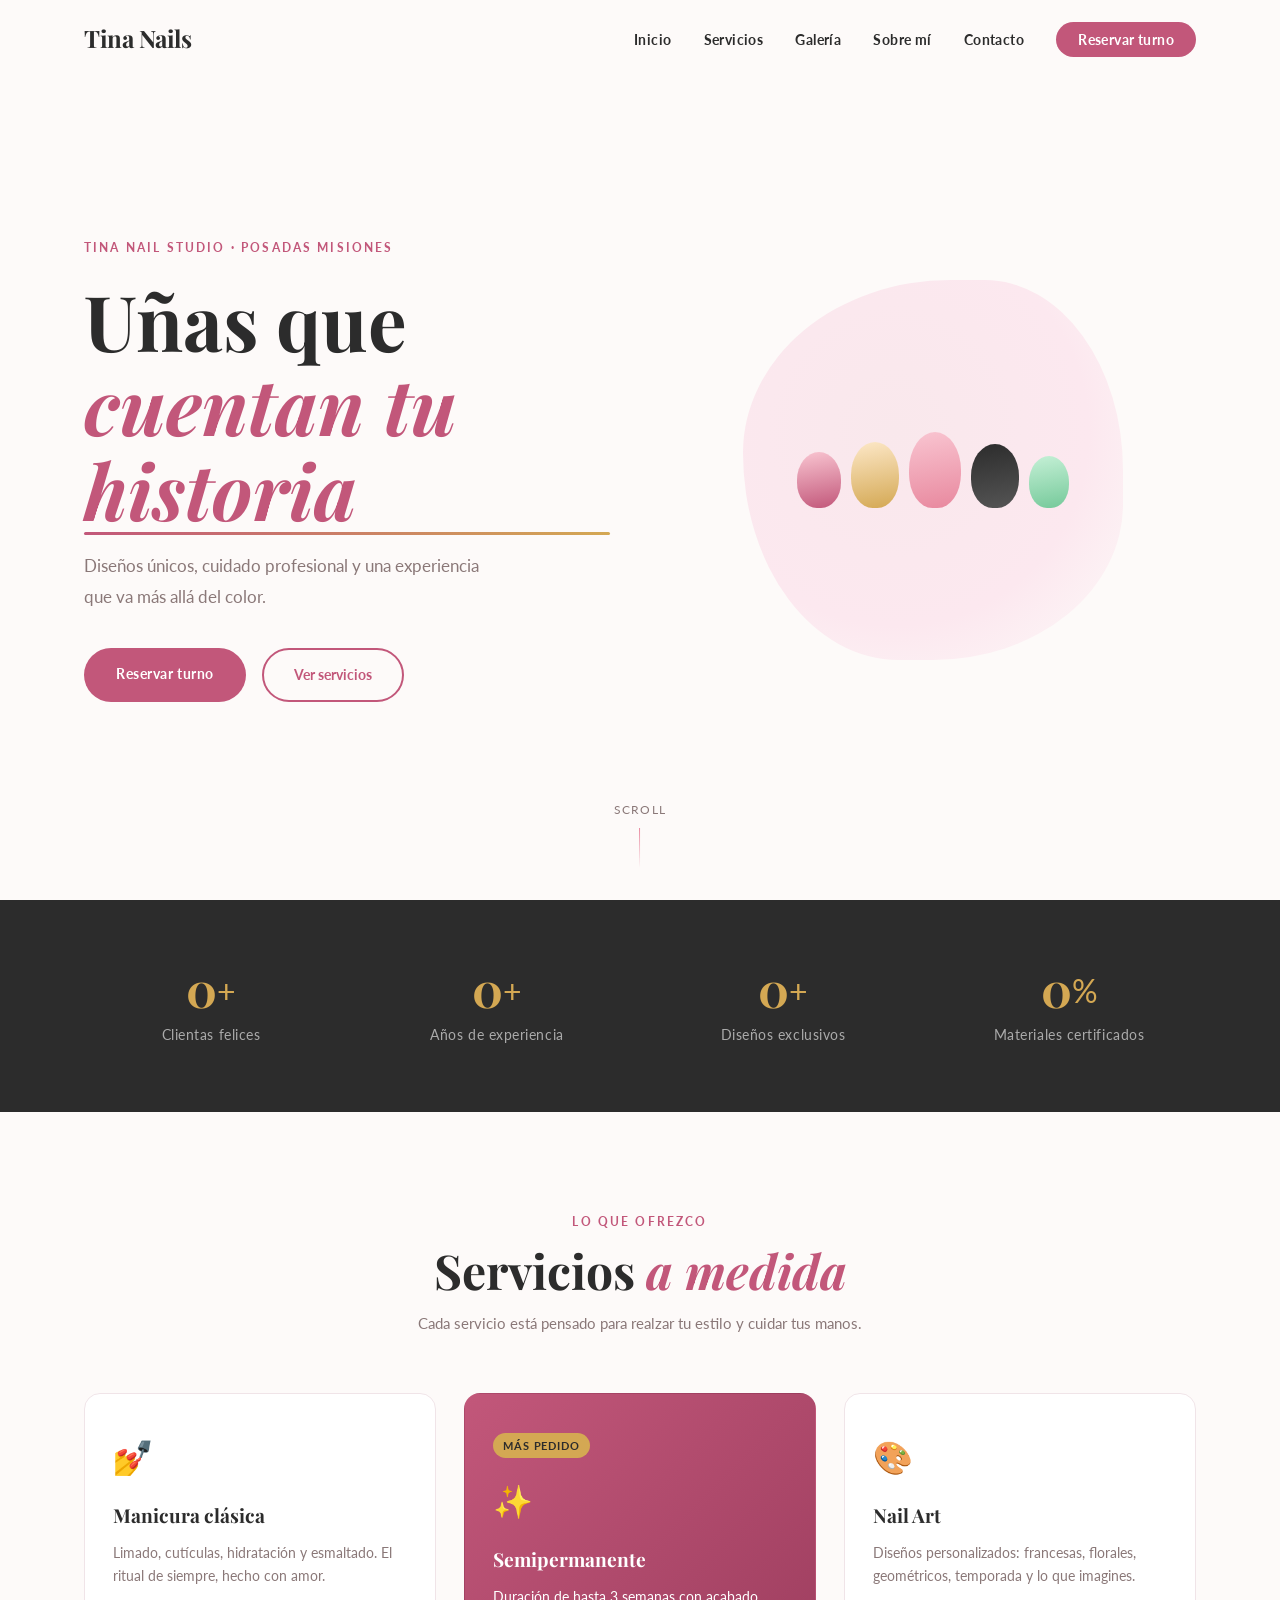
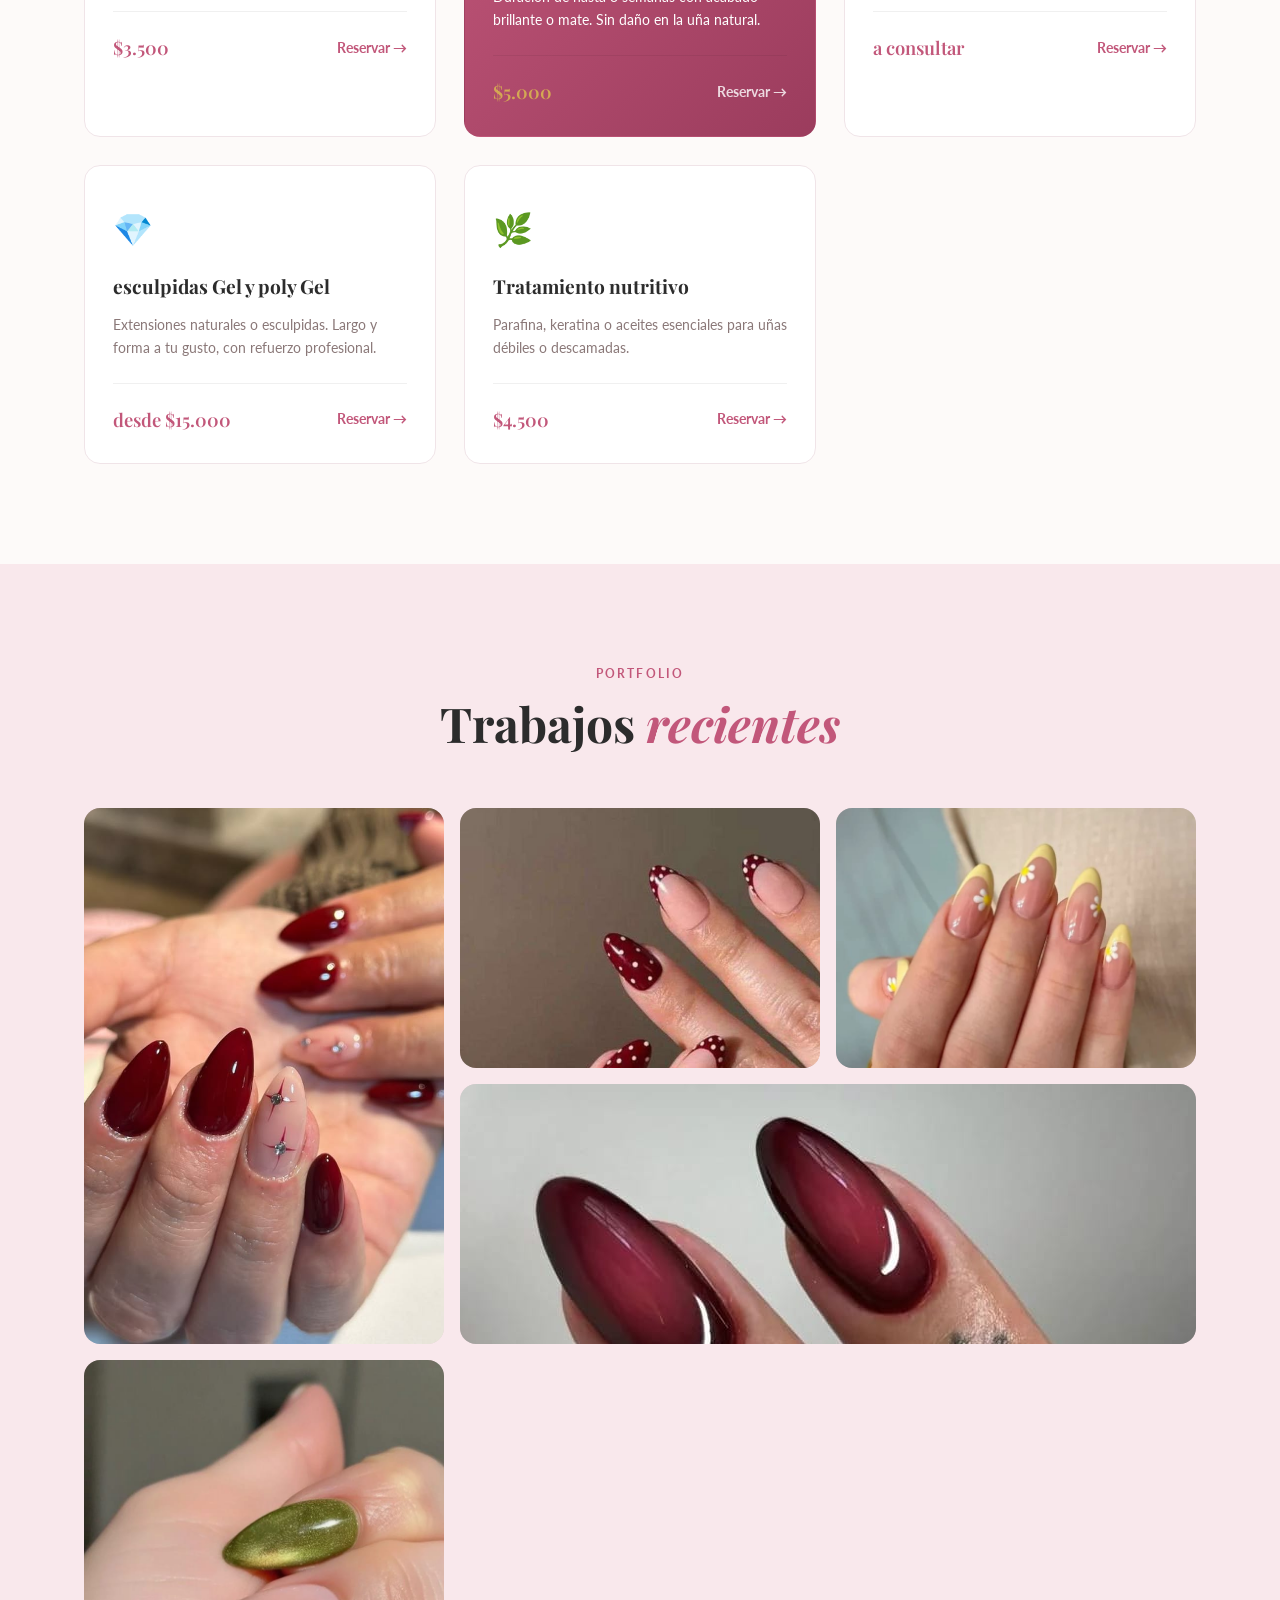
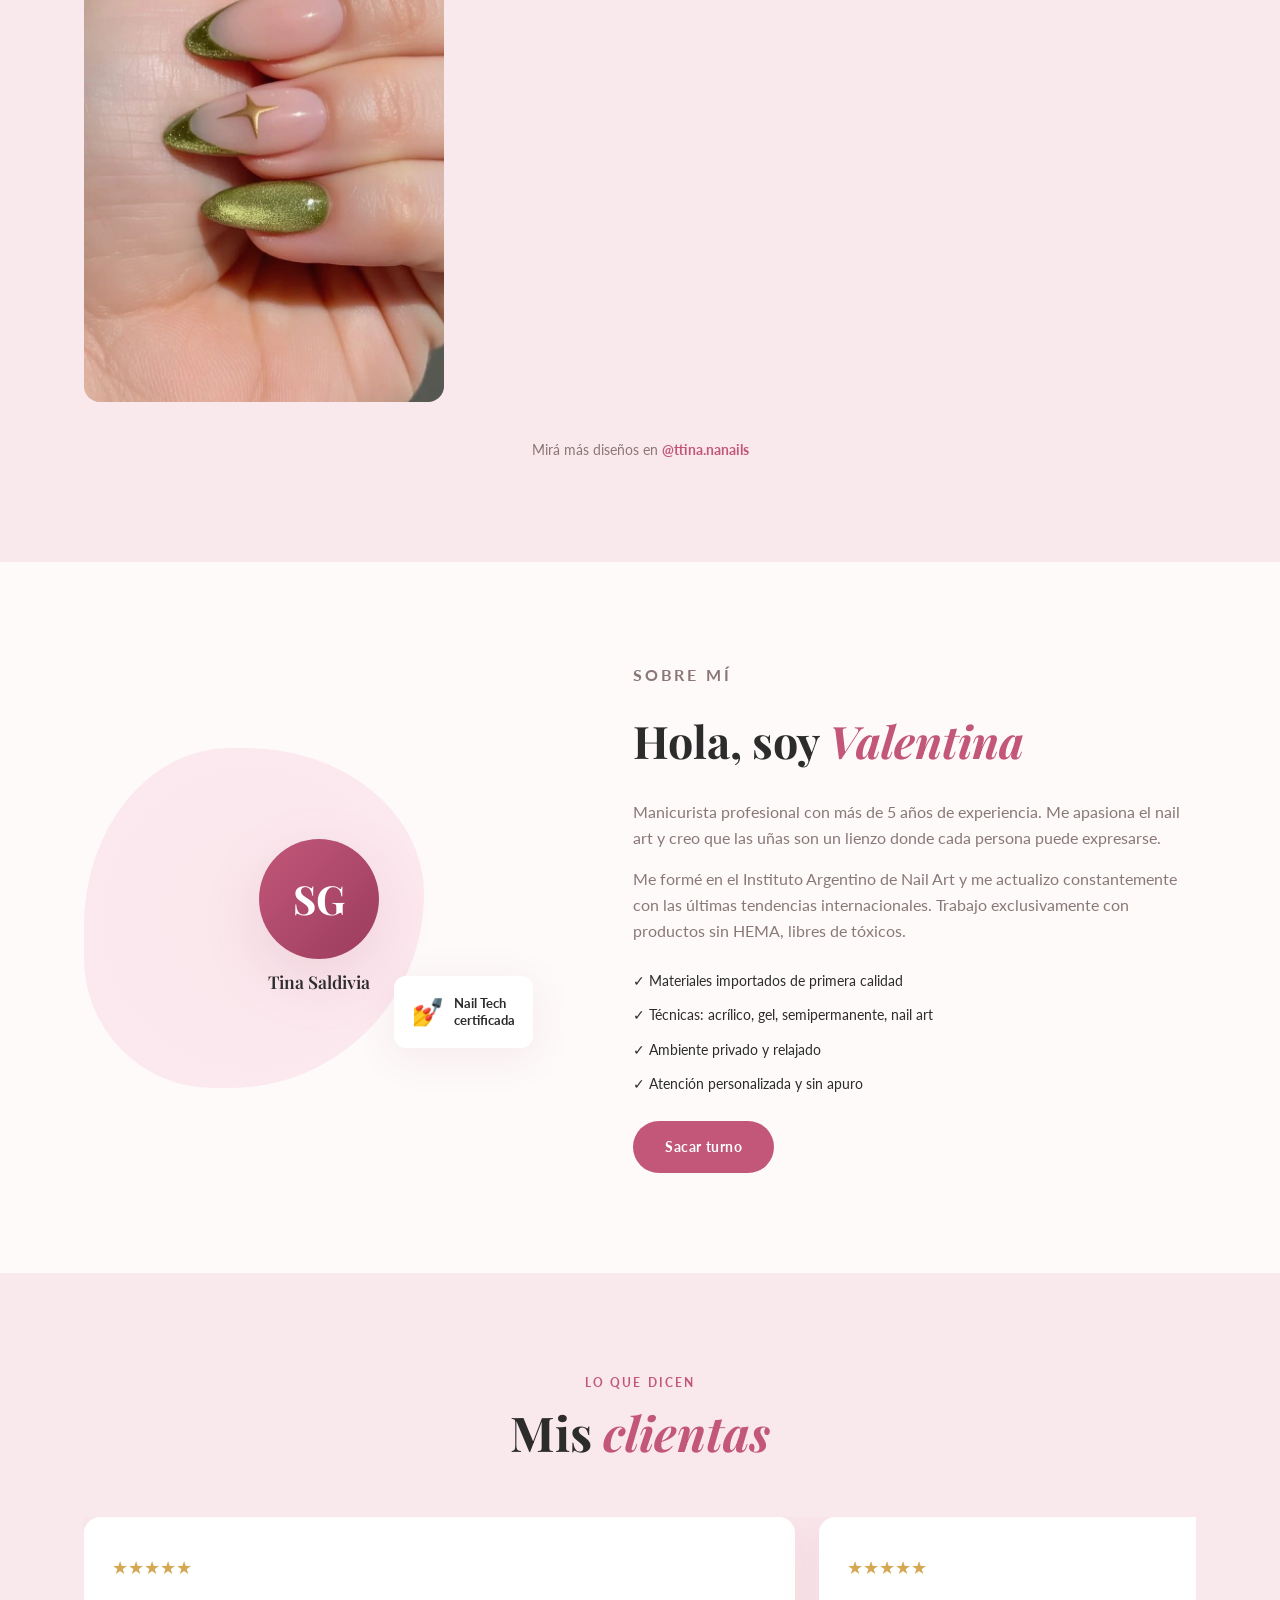
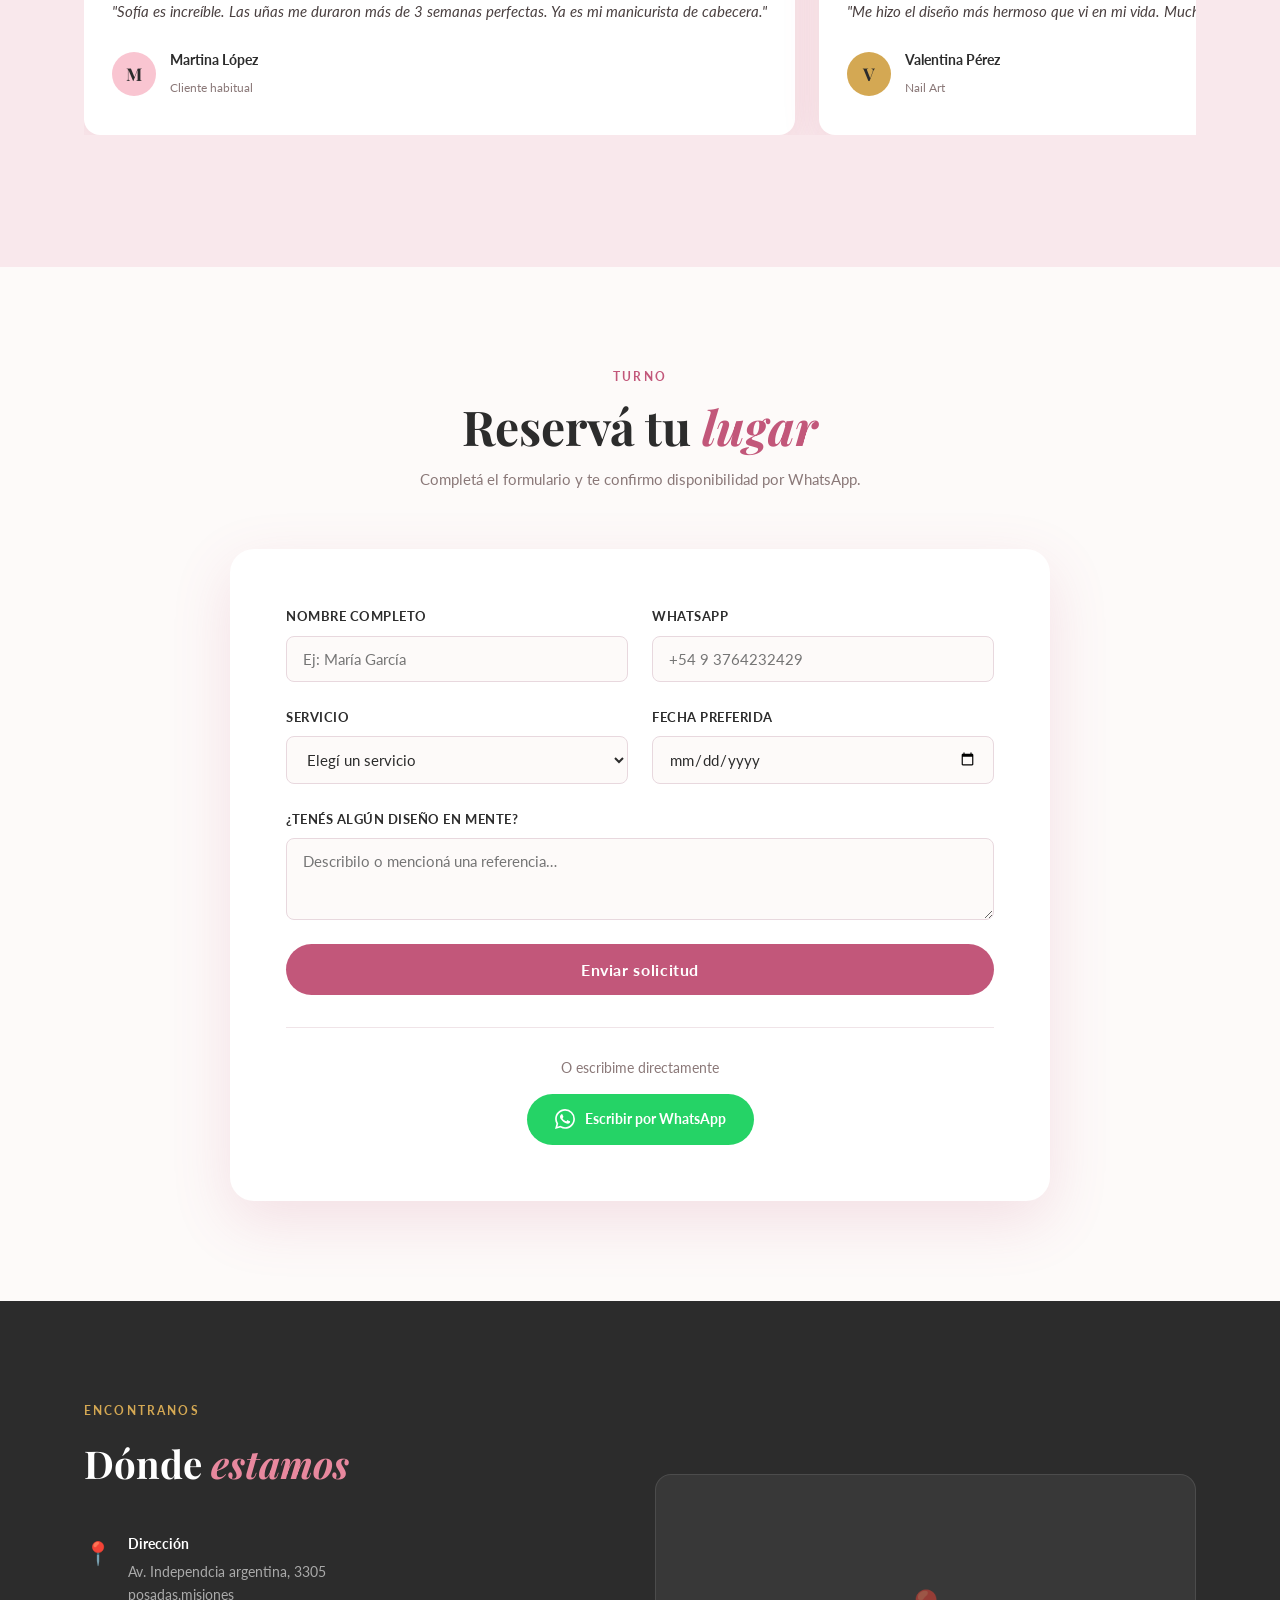
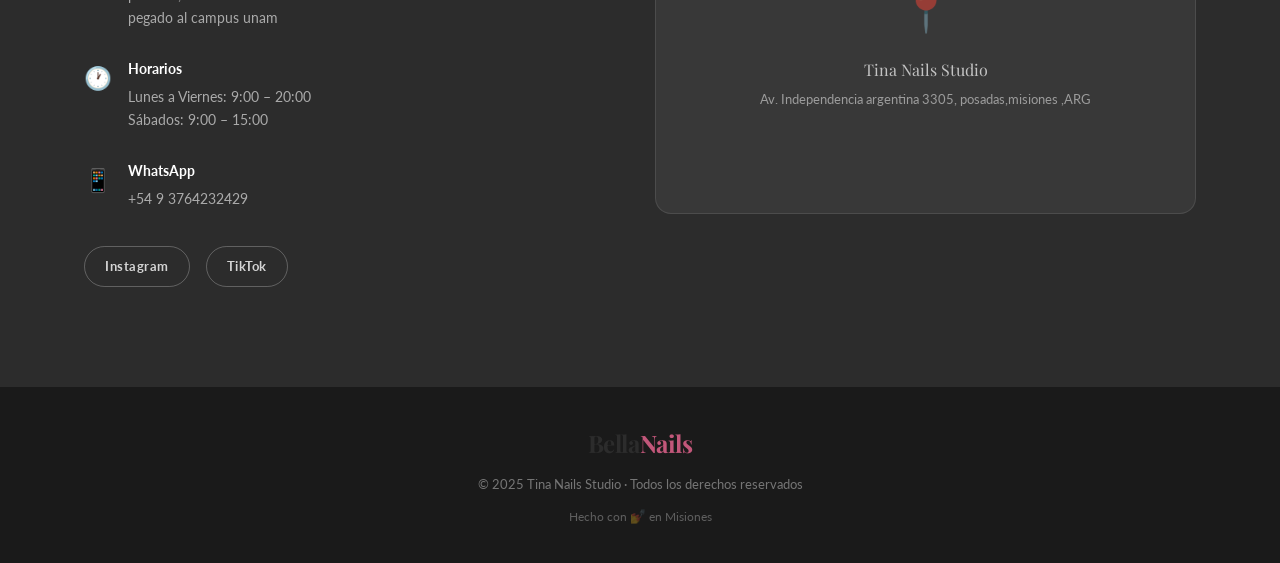
==== index.html @ f1021b70 "Add files via upload" ====
<!DOCTYPE html>
<html lang="es">
<head>
  <meta charset="UTF-8" />
  <meta name="viewport" content="width=device-width, initial-scale=1.0" />
  <title>Tina Nails | Manicura & Nail Art</title>
  <link rel="preconnect" href="https://fonts.googleapis.com" />
  <link rel="preconnect" href="https://fonts.gstatic.com" crossorigin />
  <link href="https://fonts.googleapis.com/css2?family=Playfair+Display:ital,wght@0,400;0,600;0,700;1,400&family=Lato:wght@300;400;700&display=swap" rel="stylesheet" />
  <link rel="stylesheet" href="style.css" />
</head>
<body>

  <!-- NAV -->
  <nav class="navbar" id="navbar">
    <div class="nav-inner">
      <a href="#inicio" class="nav-logo">Tina Nails</span></a>
      <button class="burger" id="burger" aria-label="Abrir menú">
        <span></span><span></span><span></span>
      </button>
      <ul class="nav-links" id="navLinks">
        <li><a href="#inicio">Inicio</a></li>
        <li><a href="#servicios">Servicios</a></li>
        <li><a href="#galeria">Galería</a></li>
        <li><a href="#sobre-mi">Sobre mí</a></li>
        <li><a href="#contacto">Contacto</a></li>
        <li><a href="#reservar" class="btn-nav">Reservar turno</a></li>
      </ul>
    </div>
  </nav>

  <!-- HERO -->
  <section class="hero" id="inicio">
    <div class="hero-content">
      <p class="hero-eyebrow">Tina Nail Studio · Posadas Misiones</p>
      <h1 class="hero-title">
        Uñas que<br/>
        <span class="hero-accent">cuentan tu historia</span>
      </h1>
      <p class="hero-sub">Diseños únicos, cuidado profesional y una experiencia que va más allá del color.</p>
      <div class="hero-cta">
        <a href="#reservar" class="btn-primary">Reservar turno</a>
        <a href="#servicios" class="btn-ghost">Ver servicios</a>
      </div>
    </div>
    <div class="hero-visual">
      <div class="hero-blob"></div>
      <div class="hero-img-wrap">
        <div class="nail-art-preview">
          <div class="nail n1"></div>
          <div class="nail n2"></div>
          <div class="nail n3"></div>
          <div class="nail n4"></div>
          <div class="nail n5"></div>
        </div>
      </div>
    </div>
    <div class="hero-scroll">
      <span>Scroll</span>
      <div class="scroll-line"></div>
    </div>
  </section>

  <!-- STATS -->
  <section class="stats">
    <div class="container stats-grid">
      <div class="stat-item">
        <span class="stat-num" data-target="500">0</span><span class="stat-plus">+</span>
        <p>Clientas felices</p>
      </div>
      <div class="stat-item">
        <span class="stat-num" data-target="5">0</span><span class="stat-plus">+</span>
        <p>Años de experiencia</p>
      </div>
      <div class="stat-item">
        <span class="stat-num" data-target="30">0</span><span class="stat-plus">+</span>
        <p>Diseños exclusivos</p>
      </div>
      <div class="stat-item">
        <span class="stat-num" data-target="100">0</span><span class="stat-pct">%</span>
        <p>Materiales certificados</p>
      </div>
    </div>
  </section>

  <!-- SERVICIOS -->
  <section class="servicios" id="servicios">
    <div class="container">
      <div class="section-header">
        <p class="eyebrow">Lo que ofrezco</p>
        <h2>Servicios <em>a medida</em></h2>
        <p class="section-sub">Cada servicio está pensado para realzar tu estilo y cuidar tus manos.</p>
      </div>
      <div class="servicios-grid">

        <div class="servicio-card">
          <div class="servicio-icon">💅</div>
          <h3>Manicura clásica</h3>
          <p>Limado, cutículas, hidratación y esmaltado. El ritual de siempre, hecho con amor.</p>
          <div class="servicio-footer">
            <span class="precio">$3.500</span>
            <a href="#reservar" class="btn-link">Reservar →</a>
          </div>
        </div>

        <div class="servicio-card featured">
          <div class="badge">Más pedido</div>
          <div class="servicio-icon">✨</div>
          <h3>Semipermanente</h3>
          <p>Duración de hasta 3 semanas con acabado brillante o mate. Sin daño en la uña natural.</p>
          <div class="servicio-footer">
            <span class="precio">$5.000</span>
            <a href="#reservar" class="btn-link">Reservar →</a>
          </div>
        </div>

        <div class="servicio-card">
          <div class="servicio-icon">🎨</div>
          <h3>Nail Art</h3>
          <p>Diseños personalizados: francesas, florales, geométricos, temporada y lo que imagines.</p>
          <div class="servicio-footer">
            <span class="precio">a consultar</span>
            <a href="#reservar" class="btn-link">Reservar →</a>
          </div>
        </div>

        <div class="servicio-card">
          <div class="servicio-icon">💎</div>
          <h3>esculpidas Gel y poly Gel</h3>
          <p>Extensiones naturales o esculpidas. Largo y forma a tu gusto, con refuerzo profesional.</p>
          <div class="servicio-footer">
            <span class="precio">desde $15.000</span>
            <a href="#reservar" class="btn-link">Reservar →</a>
          </div>
        </div>

        <div class="servicio-card">
          <div class="servicio-icon">🌿</div>
          <h3>Tratamiento nutritivo</h3>
          <p>Parafina, keratina o aceites esenciales para uñas débiles o descamadas.</p>
          <div class="servicio-footer">
            <span class="precio">$4.500</span>
            <a href="#reservar" class="btn-link">Reservar →</a>
          </div>
        </div>

      </div>
    </div>
  </section>

  <!-- GALERÍA -->
  <section class="galeria" id="galeria">
    <div class="container">
      <div class="section-header">
        <p class="eyebrow">Portfolio</p>
        <h2>Trabajos <em>recientes</em></h2>
      </div>
      <div class="galeria-grid">

        <div class="galeria-item gi-tall">
          <img src="img/foto1.jpg" alt="Soft Gel" />
          <div class="galeria-overlay"><span>Soft Gel</span></div>
        </div>

        <div class="galeria-item">
          <img src="img/foto2.jpg" alt="Capping en gel" />
          <div class="galeria-overlay"><span>Capping en gel</span></div>
        </div>

        <div class="galeria-item">
          <img src="img/foto3.jpg" alt="Esculpidas en poli gel" />
          <div class="galeria-overlay"><span>Esculpidas en poli gel</span></div>
        </div>

        <div class="galeria-item gi-wide">
          <img src="img/foto4.jpg" alt="Aura effect" />
          <div class="galeria-overlay"><span>Aura Effect</span></div>
        </div>

        <div class="galeria-item">
          <img src="img/foto5.jpg" alt="Dorado nails" />
          <div class="galeria-overlay"><span>Dorado Nails</span></div>
        </div>

      </div>
      <p class="galeria-note">
        Mirá más diseños en
        <a href="https://instagram.com/ttina.nanails?igsh=dDE1a2VkemU4ZWNw" target="_blank" rel="noopener">@ttina.nanails</a>
      </p>
    </div>
  </section>

  <!-- SOBRE MI -->
  <section class="sobre-mi" id="sobre-mi">
    <div class="container sobre-grid">
      <div class="sobre-visual">
        <div class="sobre-blob"></div>
        <div class="sobre-img-placeholder">
          <div class="initials">SG</div>
          <p>Tina Saldivia</p>
        </div>
        <div class="sobre-badge">
          <span>💅</span>
          <p>Nail Tech<br/>certificada</p>
        </div>
      </div>
      <div class="sobre-text">
        <p class="eyebrow">Sobre mí</p>
        <h2>Hola, soy <em>Valentina</em></h2>
        <p>Manicurista profesional con más de 5 años de experiencia. Me apasiona el nail art y creo que las uñas son un lienzo donde cada persona puede expresarse.</p>
        <p>Me formé en el Instituto Argentino de Nail Art y me actualizo constantemente con las últimas tendencias internacionales. Trabajo exclusivamente con productos sin HEMA, libres de tóxicos.</p>
        <ul class="sobre-lista">
          <li>✓ Materiales importados de primera calidad</li>
          <li>✓ Técnicas: acrílico, gel, semipermanente, nail art</li>
          <li>✓ Ambiente privado y relajado</li>
          <li>✓ Atención personalizada y sin apuro</li>
        </ul>
        <a href="#reservar" class="btn-primary">Sacar turno</a>
      </div>
    </div>
  </section>

  <!-- TESTIMONIOS -->
  <section class="testimonios">
    <div class="container">
      <div class="section-header">
        <p class="eyebrow">Lo que dicen</p>
        <h2>Mis <em>clientas</em></h2>
      </div>
      <div class="testimonios-slider" id="slider">
        <div class="testimonio-track" id="track">
          <div class="testimonio-card">
            <div class="stars">★★★★★</div>
            <p>"Sofía es increíble. Las uñas me duraron más de 3 semanas perfectas. Ya es mi manicurista de cabecera."</p>
            <div class="testimonio-autor">
              <div class="avatar" style="background:#F9C5D1;">M</div>
              <div>
                <strong>Martina López</strong>
                <span>Cliente habitual</span>
              </div>
            </div>
          </div>
          <div class="testimonio-card">
            <div class="stars">★★★★★</div>
            <p>"Me hizo el diseño más hermoso que vi en mi vida. Mucha paciencia y atención al detalle. ¡100% recomendada!"</p>
            <div class="testimonio-autor">
              <div class="avatar" style="background:#D4A853;">V</div>
              <div>
                <strong>Valentina Pérez</strong>
                <span>Nail Art</span>
              </div>
            </div>
          </div>
          <div class="testimonio-card">
            <div class="stars">★★★★★</div>
            <p>"Fui por primera vez nerviosa porque tengo uñas muy débiles y Sofía me explicó todo. Quedé re conforme."</p>
            <div class="testimonio-autor">
              <div class="avatar" style="background:#a8d8ea;">C</div>
              <div>
                <strong>Camila Ruiz</strong>
                <span>Tratamiento nutritivo</span>
              </div>
            </div>
          </div>
          <div class="testimonio-card">
            <div class="stars">★★★★★</div>
            <p>"El lugar es súper cómodo, la música hermosa y las uñas quedaron perfectas. Mágica experiencia."</p>
            <div class="testimonio-autor">
              <div class="avatar" style="background:#C2577A; color:#fff;">L</div>
              <div>
                <strong>Luciana Torres</strong>
                <span>Semipermanente</span>
              </div>
            </div>
          </div>
        </div>
      </div>
      <div class="slider-dots" id="dots"></div>
    </div>
  </section>

  <!-- RESERVAR -->
  <section class="reservar" id="reservar">
    <div class="container">
      <div class="section-header">
        <p class="eyebrow">Turno</p>
        <h2>Reservá tu <em>lugar</em></h2>
        <p class="section-sub">Completá el formulario y te confirmo disponibilidad por WhatsApp.</p>
      </div>
      <div class="form-card">
        <div class="form-grid">
          <div class="form-group">
            <label for="nombre">Nombre completo</label>
            <input type="text" id="nombre" placeholder="Ej: María García" />
          </div>
          <div class="form-group">
            <label for="tel">WhatsApp</label>
            <input type="tel" id="tel" placeholder="+54 9 3764232429" />
          </div>
          <div class="form-group">
            <label for="servicio">Servicio</label>
            <select id="servicio">
              <option value="">Elegí un servicio</option>
              <option>Manicura clásica</option>
              <option>Semipermanente</option>
              <option>Nail Art</option>
              <option>Acrílico & Gel</option>
              <option>Tratamiento nutritivo</option>
              <option>Pedicura completa</option>
            </select>
          </div>
          <div class="form-group">
            <label for="fecha">Fecha preferida</label>
            <input type="date" id="fecha" />
          </div>
          <div class="form-group form-full">
            <label for="mensaje">¿Tenés algún diseño en mente?</label>
            <textarea id="mensaje" rows="3" placeholder="Describilo o mencioná una referencia…"></textarea>
          </div>
          <div class="form-full">
            <button class="btn-primary btn-send" id="btnEnviar">Enviar solicitud</button>
          </div>
        </div>
        <div class="form-whatsapp">
          <p>O escribime directamente</p>
          <a href="https://wa.me/5493764232429" target="_blank" rel="noopener" class="btn-whatsapp">
            <svg viewBox="0 0 24 24" fill="currentColor" width="20"><path d="M17.472 14.382c-.297-.149-1.758-.867-2.03-.967-.273-.099-.471-.148-.67.15-.197.297-.767.966-.94 1.164-.173.199-.347.223-.644.075-.297-.15-1.255-.463-2.39-1.475-.883-.788-1.48-1.761-1.653-2.059-.173-.297-.018-.458.13-.606.134-.133.298-.347.446-.52.149-.174.198-.298.298-.497.099-.198.05-.371-.025-.52-.075-.149-.669-1.612-.916-2.207-.242-.579-.487-.5-.669-.51a12.8 12.8 0 0 0-.57-.01c-.198 0-.52.074-.792.372-.272.297-1.04 1.016-1.04 2.479 0 1.462 1.065 2.875 1.213 3.074.149.198 2.096 3.2 5.077 4.487.709.306 1.262.489 1.694.625.712.227 1.36.195 1.871.118.571-.085 1.758-.719 2.006-1.413.248-.694.248-1.289.173-1.413-.074-.124-.272-.198-.57-.347m-5.421 7.403h-.004a9.87 9.87 0 0 1-5.031-1.378l-.361-.214-3.741.982.998-3.648-.235-.374a9.86 9.86 0 0 1-1.51-5.26c.001-5.45 4.436-9.884 9.888-9.884 2.64 0 5.122 1.03 6.988 2.898a9.825 9.825 0 0 1 2.893 6.994c-.003 5.45-4.437 9.884-9.885 9.884m8.413-18.297A11.815 11.815 0 0 0 12.05 0C5.495 0 .16 5.335.157 11.892c0 2.096.547 4.142 1.588 5.945L.057 24l6.305-1.654a11.882 11.882 0 0 0 5.683 1.448h.005c6.554 0 11.89-5.335 11.893-11.893a11.821 11.821 0 0 0-3.48-8.413Z"/></svg>
            Escribir por WhatsApp
          </a>
        </div>
      </div>
    </div>
  </section>

  <!-- CONTACTO -->
  <section class="contacto" id="contacto">
    <div class="container contacto-grid">
      <div class="contacto-info">
        <p class="eyebrow">Encontranos</p>
        <h2>Dónde <em>estamos</em></h2>
        <div class="info-item">
          <span class="info-icon">📍</span>
          <div>
            <strong>Dirección</strong>
            <p>Av. Independcia argentina, 3305 <br/>posadas,misiones
            <br/>pegado al campus unam</p>
          </div>
        </div>
        <div class="info-item">
          <span class="info-icon">🕐</span>
          <div>
            <strong>Horarios</strong>
            <p>Lunes a Viernes: 9:00 – 20:00<br/>Sábados: 9:00 – 15:00</p>
          </div>
        </div>
        <div class="info-item">
          <span class="info-icon">📱</span>
          <div>
            <strong>WhatsApp</strong>
            <p>+54 9 3764232429</p>
          </div>
        </div>
        <div class="redes">
          <a href="https://instagram.com/ttina.nanails?igsh=dDE1a2VkemU4ZWNw" target="_blank" rel="noopener" class="red-link">Instagram</a>
          <a href="https://vt.tiktok.com/ZSCrrnAye/" target="_blank" rel="noopener" class="red-link">TikTok</a>
        </div>
      </div>
      <div class="mapa-placeholder">
        <div class="mapa-inner">
          <span>📍</span>
          <p>Tina Nails Studio</p>
          <small>Av. Independencia argentina 3305, posadas,misiones ,ARG</small>
        </div>
      </div>
    </div>
  </section>

  <!-- FOOTER -->
  <footer class="footer">
    <div class="container footer-inner">
      <a href="#inicio" class="nav-logo">Bella<span>Nails</span></a>
      <p>© 2025 Tina Nails Studio · Todos los derechos reservados</p>
      <p class="footer-love">Hecho con 💅 en Misiones</p>
    </div>
  </footer>

  <!-- TOAST -->
  <div class="toast" id="toast"></div>

  <script src="script.js"></script>
</body>
</html>
---- style.css ----
/* ==============================
   BELLA NAILS — style.css
   ============================== */

/* ---------- TOKENS ---------- */
:root {
  --rose-pale:   #F9E8EC;
  --rose-deep:   #C2577A;
  --rose-mid:    #E8889E;
  --gold:        #D4A853;
  --charcoal:    #2C2C2C;
  --off-white:   #FDFAF9;
  --text-body:   #4A4040;
  --text-light:  #8A7878;
  --radius:      16px;
  --radius-sm:   8px;
  --shadow:      0 8px 40px rgba(194,87,122,.10);
  --shadow-lg:   0 20px 60px rgba(194,87,122,.16);
  --transition:  .3s cubic-bezier(.4,0,.2,1);
}

/* ---------- RESET ---------- */
*, *::before, *::after { box-sizing: border-box; margin: 0; padding: 0; }
html { scroll-behavior: smooth; }
body {
  font-family: 'Lato', sans-serif;
  background: var(--off-white);
  color: var(--text-body);
  line-height: 1.7;
  overflow-x: hidden;
}
img { display: block; max-width: 100%; }
a { text-decoration: none; color: inherit; }
ul { list-style: none; }
input, select, textarea, button { font-family: inherit; }

/* ---------- UTILITIES ---------- */
.container {
  max-width: 1160px;
  margin: 0 auto;
  padding: 0 24px;
}
.eyebrow {
  font-size: .75rem;
  font-weight: 700;
  letter-spacing: .18em;
  text-transform: uppercase;
  color: var(--rose-deep);
  margin-bottom: 10px;
}
.section-header { text-align: center; margin-bottom: 56px; }
.section-header h2 { font-family: 'Playfair Display', serif; font-size: clamp(2rem,4vw,3rem); color: var(--charcoal); line-height: 1.2; }
.section-header h2 em { font-style: italic; color: var(--rose-deep); }
.section-sub { color: var(--text-light); max-width: 480px; margin: 12px auto 0; font-size: .95rem; }

/* ---------- BUTTONS ---------- */
.btn-primary {
  display: inline-block;
  background: var(--rose-deep);
  color: #fff;
  padding: 14px 32px;
  border-radius: 50px;
  font-weight: 700;
  font-size: .9rem;
  letter-spacing: .04em;
  transition: var(--transition);
  border: none;
  cursor: pointer;
}
.btn-primary:hover { background: #a8405f; transform: translateY(-2px); box-shadow: var(--shadow); }
.btn-ghost {
  display: inline-block;
  border: 2px solid var(--rose-deep);
  color: var(--rose-deep);
  padding: 13px 30px;
  border-radius: 50px;
  font-weight: 700;
  font-size: .9rem;
  transition: var(--transition);
}
.btn-ghost:hover { background: var(--rose-deep); color: #fff; }
.btn-link { color: var(--rose-deep); font-weight: 700; font-size: .85rem; transition: var(--transition); }
.btn-link:hover { color: var(--gold); }
.btn-nav {
  background: var(--rose-deep);
  color: #fff !important;
  padding: 9px 22px;
  border-radius: 50px;
  font-weight: 700;
  font-size: .85rem;
  transition: var(--transition);
}
.btn-nav:hover { background: #a8405f; }

/* ============================
   NAVBAR
   ============================ */
.navbar {
  position: fixed;
  top: 0; left: 0; right: 0;
  z-index: 1000;
  padding: 18px 0;
  transition: var(--transition);
}
.navbar.scrolled {
  background: rgba(253,250,249,.95);
  backdrop-filter: blur(12px);
  box-shadow: 0 2px 20px rgba(194,87,122,.08);
  padding: 12px 0;
}
.nav-inner {
  max-width: 1160px;
  margin: 0 auto;
  padding: 0 24px;
  display: flex;
  align-items: center;
  justify-content: space-between;
}
.nav-logo {
  font-family: 'Playfair Display', serif;
  font-size: 1.5rem;
  font-weight: 700;
  color: var(--charcoal);
  letter-spacing: -.02em;
}
.nav-logo span { color: var(--rose-deep); }
.nav-links {
  display: flex;
  align-items: center;
  gap: 32px;
}
.nav-links a {
  font-size: .88rem;
  font-weight: 700;
  color: var(--charcoal);
  letter-spacing: .03em;
  transition: color var(--transition);
}
.nav-links a:hover { color: var(--rose-deep); }
.burger {
  display: none;
  flex-direction: column;
  gap: 5px;
  background: none;
  border: none;
  cursor: pointer;
  padding: 6px;
}
.burger span {
  display: block;
  width: 24px; height: 2px;
  background: var(--charcoal);
  border-radius: 2px;
  transition: var(--transition);
}

/* ============================
   HERO
   ============================ */
.hero {
  min-height: 100vh;
  display: flex;
  align-items: center;
  padding: 120px 24px 80px;
  max-width: 1160px;
  margin: 0 auto;
  position: relative;
  gap: 60px;
}
.hero-content { flex: 1; }
.hero-eyebrow {
  font-size: .75rem;
  font-weight: 700;
  letter-spacing: .18em;
  text-transform: uppercase;
  color: var(--rose-deep);
  margin-bottom: 20px;
}
.hero-title {
  font-family: 'Playfair Display', serif;
  font-size: clamp(2.8rem, 6vw, 5rem);
  line-height: 1.1;
  color: var(--charcoal);
  margin-bottom: 20px;
}
.hero-accent {
  color: var(--rose-deep);
  font-style: italic;
  position: relative;
  display: inline-block;
}
.hero-accent::after {
  content: '';
  position: absolute;
  left: 0; bottom: -4px;
  width: 100%; height: 3px;
  background: linear-gradient(90deg, var(--rose-deep), var(--gold));
  border-radius: 2px;
  transform: scaleX(0);
  transform-origin: left;
  animation: underline-in 1s .6s forwards;
}
@keyframes underline-in { to { transform: scaleX(1); } }
.hero-sub {
  color: var(--text-light);
  font-size: 1.05rem;
  max-width: 420px;
  margin-bottom: 36px;
  line-height: 1.8;
}
.hero-cta { display: flex; gap: 16px; flex-wrap: wrap; }
.hero-visual {
  flex: 1;
  display: flex;
  justify-content: center;
  align-items: center;
  position: relative;
}
.hero-blob {
  width: 380px; height: 380px;
  background: radial-gradient(circle at 40% 40%, var(--rose-pale), #fce8ef 60%, transparent);
  border-radius: 60% 40% 55% 45% / 50% 55% 45% 60%;
  animation: blob-drift 8s ease-in-out infinite alternate;
}
@keyframes blob-drift {
  to { border-radius: 45% 55% 40% 60% / 60% 45% 55% 40%; }
}
.hero-img-wrap {
  position: absolute;
  display: flex;
  justify-content: center;
  align-items: center;
}
.nail-art-preview {
  display: flex;
  gap: 10px;
  align-items: flex-end;
}
.nail {
  border-radius: 50% 50% 45% 45%;
  animation: nail-grow 1.2s ease both;
}
.nail.n1 { width: 44px; height: 56px; background: linear-gradient(170deg,#f9c5d1,#C2577A); animation-delay: .1s; }
.nail.n2 { width: 48px; height: 66px; background: linear-gradient(170deg,#fde8c8,#D4A853); animation-delay: .2s; }
.nail.n3 { width: 52px; height: 76px; background: linear-gradient(170deg,#f9c5d1,#e8889e); animation-delay: .3s; }
.nail.n4 { width: 48px; height: 64px; background: linear-gradient(170deg,#2C2C2C,#555); animation-delay: .4s; }
.nail.n5 { width: 40px; height: 52px; background: linear-gradient(170deg,#c5f0d6,#75c99a); animation-delay: .5s; }
@keyframes nail-grow {
  from { transform: scaleY(0); opacity: 0; }
  to   { transform: scaleY(1); opacity: 1; }
}
.hero-scroll {
  position: absolute;
  bottom: 32px; left: 50%;
  transform: translateX(-50%);
  display: flex;
  flex-direction: column;
  align-items: center;
  gap: 8px;
  color: var(--text-light);
  font-size: .72rem;
  letter-spacing: .1em;
  text-transform: uppercase;
}
.scroll-line {
  width: 1px; height: 40px;
  background: linear-gradient(var(--rose-mid), transparent);
  animation: scroll-bounce 2s ease-in-out infinite;
}
@keyframes scroll-bounce { 0%,100% { opacity:1; height:40px; } 50% { opacity:.4; height:20px; } }

/* ============================
   STATS
   ============================ */
.stats {
  background: var(--charcoal);
  padding: 64px 0;
}
.stats-grid {
  display: grid;
  grid-template-columns: repeat(4, 1fr);
  gap: 32px;
  text-align: center;
}
.stat-item { color: #fff; }
.stat-num {
  font-family: 'Playfair Display', serif;
  font-size: 3rem;
  font-weight: 700;
  color: var(--gold);
  line-height: 1;
}
.stat-plus, .stat-pct { font-size: 2rem; color: var(--gold); vertical-align: top; margin-top: 6px; }
.stat-item p { color: rgba(255,255,255,.6); font-size: .85rem; margin-top: 6px; letter-spacing: .04em; }

/* ============================
   SERVICIOS
   ============================ */
.servicios { padding: 100px 0; }
.servicios-grid {
  display: grid;
  grid-template-columns: repeat(3, 1fr);
  gap: 28px;
}
.servicio-card {
  background: #fff;
  border-radius: var(--radius);
  padding: 36px 28px 28px;
  border: 1.5px solid #f0e4e8;
  transition: var(--transition);
  position: relative;
  overflow: hidden;
}
.servicio-card::before {
  content: '';
  position: absolute;
  top: 0; left: 0; right: 0;
  height: 3px;
  background: linear-gradient(90deg, var(--rose-deep), var(--gold));
  transform: scaleX(0);
  transform-origin: left;
  transition: var(--transition);
}
.servicio-card:hover { transform: translateY(-6px); box-shadow: var(--shadow-lg); border-color: transparent; }
.servicio-card:hover::before { transform: scaleX(1); }
.servicio-card.featured {
  background: linear-gradient(135deg, var(--rose-deep), #9b3c5d);
  color: #fff;
  border-color: transparent;
}
.servicio-card.featured h3, .servicio-card.featured p { color: #fff; }
.servicio-card.featured .precio { color: var(--gold); }
.servicio-card.featured .btn-link { color: rgba(255,255,255,.8); }
.servicio-card.featured .btn-link:hover { color: #fff; }
.badge {
  display: inline-block;
  background: var(--gold);
  color: var(--charcoal);
  font-size: .7rem;
  font-weight: 700;
  letter-spacing: .08em;
  text-transform: uppercase;
  padding: 3px 10px;
  border-radius: 50px;
  margin-bottom: 16px;
}
.servicio-icon { font-size: 2rem; margin-bottom: 14px; }
.servicio-card h3 {
  font-family: 'Playfair Display', serif;
  font-size: 1.2rem;
  margin-bottom: 10px;
  color: var(--charcoal);
}
.servicio-card p { font-size: .9rem; color: var(--text-light); line-height: 1.6; }
.servicio-footer {
  display: flex;
  justify-content: space-between;
  align-items: center;
  margin-top: 24px;
  padding-top: 20px;
  border-top: 1px solid rgba(0,0,0,.06);
}
.precio {
  font-family: 'Playfair Display', serif;
  font-size: 1.15rem;
  font-weight: 600;
  color: var(--rose-deep);
}

/* ============================
   GALERÍA
   ============================ */
.galeria { padding: 100px 0; background: var(--rose-pale); }
.galeria-grid {
  display: grid;
  grid-template-columns: repeat(3, 1fr);
  grid-template-rows: 260px 260px;
  gap: 16px;
}
.galeria-item {
  border-radius: var(--radius);
  overflow: hidden;
  position: relative;
  cursor: pointer;
  transition: transform var(--transition), box-shadow var(--transition);
  background: #e8d0d8;
}
.gi-tall { grid-row: span 2; }
.gi-wide { grid-column: span 2; }

.galeria-item img {
  width: 100%;
  height: 100%;
  object-fit: cover;
  object-position: center top;
  display: block;
  transition: transform .5s ease;
}
.galeria-item:hover { box-shadow: var(--shadow-lg); }
.galeria-item:hover img { transform: scale(1.05); }

.galeria-overlay {
  position: absolute; inset: 0;
  background: linear-gradient(to top, rgba(194,87,122,.75) 0%, transparent 60%);
  display: flex;
  align-items: flex-end;
  padding: 20px;
  opacity: 0;
  transition: opacity var(--transition);
}
.galeria-item:hover .galeria-overlay { opacity: 1; }
.galeria-overlay span {
  color: #fff;
  font-weight: 700;
  font-size: .95rem;
  letter-spacing: .06em;
  text-transform: uppercase;
  text-shadow: 0 1px 4px rgba(0,0,0,.3);
}

/* Lightbox */
.lightbox-backdrop {
  position: fixed; inset: 0;
  background: rgba(0,0,0,.88);
  z-index: 3000;
  display: flex;
  align-items: center;
  justify-content: center;
  padding: 24px;
  opacity: 0;
  transition: opacity .3s ease;
}
.lightbox-backdrop.open { opacity: 1; }
.lightbox-img {
  max-width: 90vw;
  max-height: 88vh;
  border-radius: var(--radius);
  object-fit: contain;
  box-shadow: 0 32px 80px rgba(0,0,0,.6);
  transform: scale(.92);
  transition: transform .35s cubic-bezier(.4,0,.2,1);
}
.lightbox-backdrop.open .lightbox-img { transform: scale(1); }
.lightbox-close {
  position: absolute;
  top: 20px; right: 24px;
  background: rgba(255,255,255,.15);
  border: none;
  color: #fff;
  font-size: 1.6rem;
  width: 44px; height: 44px;
  border-radius: 50%;
  cursor: pointer;
  display: flex; align-items: center; justify-content: center;
  transition: background var(--transition);
}
.lightbox-close:hover { background: rgba(255,255,255,.3); }
.lightbox-caption {
  position: absolute;
  bottom: 24px; left: 50%;
  transform: translateX(-50%);
  color: rgba(255,255,255,.8);
  font-size: .85rem;
  letter-spacing: .08em;
  text-transform: uppercase;
  font-weight: 700;
}

.galeria-note {
  text-align: center;
  margin-top: 36px;
  color: var(--text-light);
  font-size: .9rem;
}
.galeria-note a { color: var(--rose-deep); font-weight: 700; }

/* ============================
   SOBRE MÍ
   ============================ */
.sobre-mi { padding: 100px 0; }
.sobre-grid {
  display: grid;
  grid-template-columns: 1fr 1.2fr;
  gap: 80px;
  align-items: center;
}
.sobre-visual { position: relative; }
.sobre-blob {
  width: 340px; height: 340px;
  background: radial-gradient(circle at 50% 50%, var(--rose-pale), #fce8ef 70%);
  border-radius: 45% 55% 60% 40% / 55% 45% 60% 40%;
  animation: blob-drift 10s ease-in-out infinite alternate;
}
.sobre-img-placeholder {
  position: absolute;
  top: 50%; left: 50%;
  transform: translate(-50%,-50%);
  display: flex;
  flex-direction: column;
  align-items: center;
  gap: 8px;
}
.initials {
  width: 120px; height: 120px;
  background: linear-gradient(135deg,var(--rose-deep),#9b3c5d);
  border-radius: 50%;
  display: flex;
  align-items: center;
  justify-content: center;
  font-family: 'Playfair Display', serif;
  font-size: 2.5rem;
  font-weight: 700;
  color: #fff;
  box-shadow: var(--shadow-lg);
}
.sobre-img-placeholder p {
  font-family: 'Playfair Display', serif;
  font-size: 1.1rem;
  font-weight: 600;
  color: var(--charcoal);
}
.sobre-badge {
  position: absolute;
  bottom: 40px; right: 20px;
  background: #fff;
  border-radius: 12px;
  padding: 14px 18px;
  box-shadow: var(--shadow);
  display: flex;
  gap: 10px;
  align-items: center;
}
.sobre-badge span { font-size: 1.6rem; }
.sobre-badge p { font-size: .8rem; font-weight: 700; color: var(--charcoal); line-height: 1.3; }
.sobre-text h2 {
  font-family: 'Playfair Display', serif;
  font-size: clamp(2rem,3.5vw,2.8rem);
  color: var(--charcoal);
  margin-bottom: 20px;
}
.sobre-text h2 em { font-style: italic; color: var(--rose-deep); }
.sobre-text p { color: var(--text-light); margin-bottom: 14px; font-size: .97rem; }
.sobre-lista { margin: 24px 0; display: flex; flex-direction: column; gap: 10px; }
.sobre-lista li { font-size: .9rem; color: var(--charcoal); font-weight: 400; }

/* ============================
   TESTIMONIOS
   ============================ */
.testimonios { padding: 100px 0; background: var(--rose-pale); }
.testimonios-slider { overflow: hidden; }
.testimonio-track {
  display: flex;
  gap: 24px;
  transition: transform .5s cubic-bezier(.4,0,.2,1);
}
.testimonio-card {
  min-width: calc(33.333% - 16px);
  background: #fff;
  border-radius: var(--radius);
  padding: 36px 28px;
  box-shadow: var(--shadow);
  flex-shrink: 0;
}
.stars { color: var(--gold); font-size: 1.1rem; margin-bottom: 16px; }
.testimonio-card p {
  color: var(--text-body);
  font-size: .93rem;
  line-height: 1.7;
  font-style: italic;
  margin-bottom: 24px;
}
.testimonio-autor { display: flex; gap: 14px; align-items: center; }
.avatar {
  width: 44px; height: 44px;
  border-radius: 50%;
  display: flex;
  align-items: center;
  justify-content: center;
  font-family: 'Playfair Display', serif;
  font-weight: 700;
  font-size: 1.1rem;
  color: var(--charcoal);
  flex-shrink: 0;
}
.testimonio-autor strong { display: block; font-size: .88rem; color: var(--charcoal); }
.testimonio-autor span { font-size: .78rem; color: var(--text-light); }
.slider-dots { display: flex; justify-content: center; gap: 8px; margin-top: 32px; }
.dot {
  width: 8px; height: 8px;
  border-radius: 50%;
  background: var(--rose-mid);
  opacity: .4;
  cursor: pointer;
  border: none;
  transition: var(--transition);
}
.dot.active { opacity: 1; background: var(--rose-deep); transform: scale(1.3); }

/* ============================
   RESERVAR
   ============================ */
.reservar { padding: 100px 0; }
.form-card {
  background: #fff;
  border-radius: 24px;
  padding: 56px;
  box-shadow: var(--shadow-lg);
  max-width: 820px;
  margin: 0 auto;
}
.form-grid { display: grid; grid-template-columns: 1fr 1fr; gap: 24px; }
.form-group { display: flex; flex-direction: column; gap: 8px; }
.form-full { grid-column: 1 / -1; }
.form-group label {
  font-size: .82rem;
  font-weight: 700;
  color: var(--charcoal);
  letter-spacing: .04em;
  text-transform: uppercase;
}
.form-group input,
.form-group select,
.form-group textarea {
  padding: 13px 16px;
  border: 1.5px solid #e8d8de;
  border-radius: var(--radius-sm);
  font-size: .95rem;
  color: var(--charcoal);
  background: var(--off-white);
  transition: border-color var(--transition);
  outline: none;
  width: 100%;
  resize: vertical;
}
.form-group input:focus,
.form-group select:focus,
.form-group textarea:focus {
  border-color: var(--rose-deep);
  background: #fff;
}
.btn-send { width: 100%; font-size: 1rem; padding: 16px; }
.form-whatsapp {
  text-align: center;
  margin-top: 32px;
  padding-top: 28px;
  border-top: 1px solid #f0e4e8;
}
.form-whatsapp p { color: var(--text-light); font-size: .88rem; margin-bottom: 14px; }
.btn-whatsapp {
  display: inline-flex;
  align-items: center;
  gap: 10px;
  background: #25D366;
  color: #fff;
  padding: 13px 28px;
  border-radius: 50px;
  font-weight: 700;
  font-size: .9rem;
  transition: var(--transition);
}
.btn-whatsapp:hover { background: #1ebe5d; transform: translateY(-2px); }

/* ============================
   CONTACTO
   ============================ */
.contacto { padding: 100px 0; background: var(--charcoal); }
.contacto-grid {
  display: grid;
  grid-template-columns: 1fr 1.1fr;
  gap: 80px;
  align-items: center;
}
.contacto-info .eyebrow { color: var(--gold); }
.contacto-info h2 {
  font-family: 'Playfair Display', serif;
  font-size: 2.4rem;
  color: #fff;
  margin-bottom: 36px;
}
.contacto-info h2 em { font-style: italic; color: var(--rose-mid); }
.info-item { display: flex; gap: 16px; align-items: flex-start; margin-bottom: 28px; }
.info-icon { font-size: 1.4rem; margin-top: 2px; }
.info-item strong { display: block; color: #fff; font-size: .88rem; margin-bottom: 4px; }
.info-item p { color: rgba(255,255,255,.6); font-size: .9rem; line-height: 1.6; }
.redes { display: flex; gap: 16px; margin-top: 36px; }
.red-link {
  display: inline-block;
  border: 1.5px solid rgba(255,255,255,.25);
  color: rgba(255,255,255,.8);
  padding: 8px 20px;
  border-radius: 50px;
  font-size: .82rem;
  font-weight: 700;
  letter-spacing: .04em;
  transition: var(--transition);
}
.red-link:hover { border-color: var(--rose-mid); color: var(--rose-mid); }
.mapa-placeholder {
  background: rgba(255,255,255,.06);
  border: 1.5px solid rgba(255,255,255,.1);
  border-radius: var(--radius);
  height: 340px;
  display: flex;
  align-items: center;
  justify-content: center;
}
.mapa-inner { text-align: center; color: rgba(255,255,255,.5); }
.mapa-inner span { font-size: 2.5rem; display: block; margin-bottom: 12px; }
.mapa-inner p { font-family: 'Playfair Display', serif; color: rgba(255,255,255,.7); font-size: 1rem; }
.mapa-inner small { font-size: .8rem; }

/* ============================
   FOOTER
   ============================ */
.footer {
  background: #1a1a1a;
  padding: 36px 0;
  text-align: center;
}
.footer-inner { display: flex; flex-direction: column; align-items: center; gap: 10px; }
.footer p { color: rgba(255,255,255,.4); font-size: .82rem; }
.footer-love { color: rgba(255,255,255,.3) !important; font-size: .78rem !important; }

/* ============================
   TOAST
   ============================ */
.toast {
  position: fixed;
  bottom: 28px; right: 28px;
  background: var(--charcoal);
  color: #fff;
  padding: 14px 24px;
  border-radius: var(--radius-sm);
  font-size: .9rem;
  font-weight: 700;
  transform: translateY(80px);
  opacity: 0;
  transition: var(--transition);
  z-index: 2000;
  max-width: 320px;
  box-shadow: var(--shadow-lg);
}
.toast.show { transform: translateY(0); opacity: 1; }

/* ============================
   RESPONSIVE
   ============================ */
@media (max-width: 1024px) {
  .servicios-grid { grid-template-columns: repeat(2, 1fr); }
  .sobre-grid { grid-template-columns: 1fr; gap: 48px; }
  .sobre-visual { display: flex; justify-content: center; }
  .sobre-blob { width: 260px; height: 260px; }
  .stats-grid { grid-template-columns: repeat(2,1fr); gap: 28px; }
}

@media (max-width: 768px) {
  .hero { flex-direction: column; padding-top: 100px; text-align: center; gap: 40px; }
  .hero-content { order: 2; }
  .hero-visual { order: 1; }
  .hero-cta { justify-content: center; }
  .hero-sub { margin: 0 auto 36px; }
  .hero-accent::after { display: none; }

  .burger { display: flex; }
  .nav-links {
    display: none;
    position: fixed;
    inset: 0;
    background: var(--off-white);
    flex-direction: column;
    justify-content: center;
    align-items: center;
    gap: 40px;
    z-index: 999;
    font-size: 1.2rem;
  }
  .nav-links.open { display: flex; }

  .servicios-grid { grid-template-columns: 1fr; }
  .galeria-grid { grid-template-columns: 1fr 1fr; grid-template-rows: 200px 200px 200px; }
  .gi-tall { grid-row: span 1; }
  .gi-wide { grid-column: span 2; }
  .testimonios-slider { overflow-x: auto; }
  .testimonio-card { min-width: 280px; }
  .form-card { padding: 32px 24px; }
  .form-grid { grid-template-columns: 1fr; }
  .contacto-grid { grid-template-columns: 1fr; gap: 40px; }
  .stats-grid { grid-template-columns: repeat(2,1fr); }
}

@media (max-width: 480px) {
  .galeria-grid { grid-template-columns: 1fr; }
  .gi-wide { grid-column: span 1; }
  .stats-grid { grid-template-columns: 1fr 1fr; }
}

/* ============================
   SCROLL REVEAL
   ============================ */
.reveal { opacity: 0; transform: translateY(32px); transition: opacity .7s ease, transform .7s ease; }
.reveal.visible { opacity: 1; transform: translateY(0); }

/* Reduced motion */
@media (prefers-reduced-motion: reduce) {
  *, *::before, *::after { animation-duration: .01ms !important; transition-duration: .01ms !important; }
}
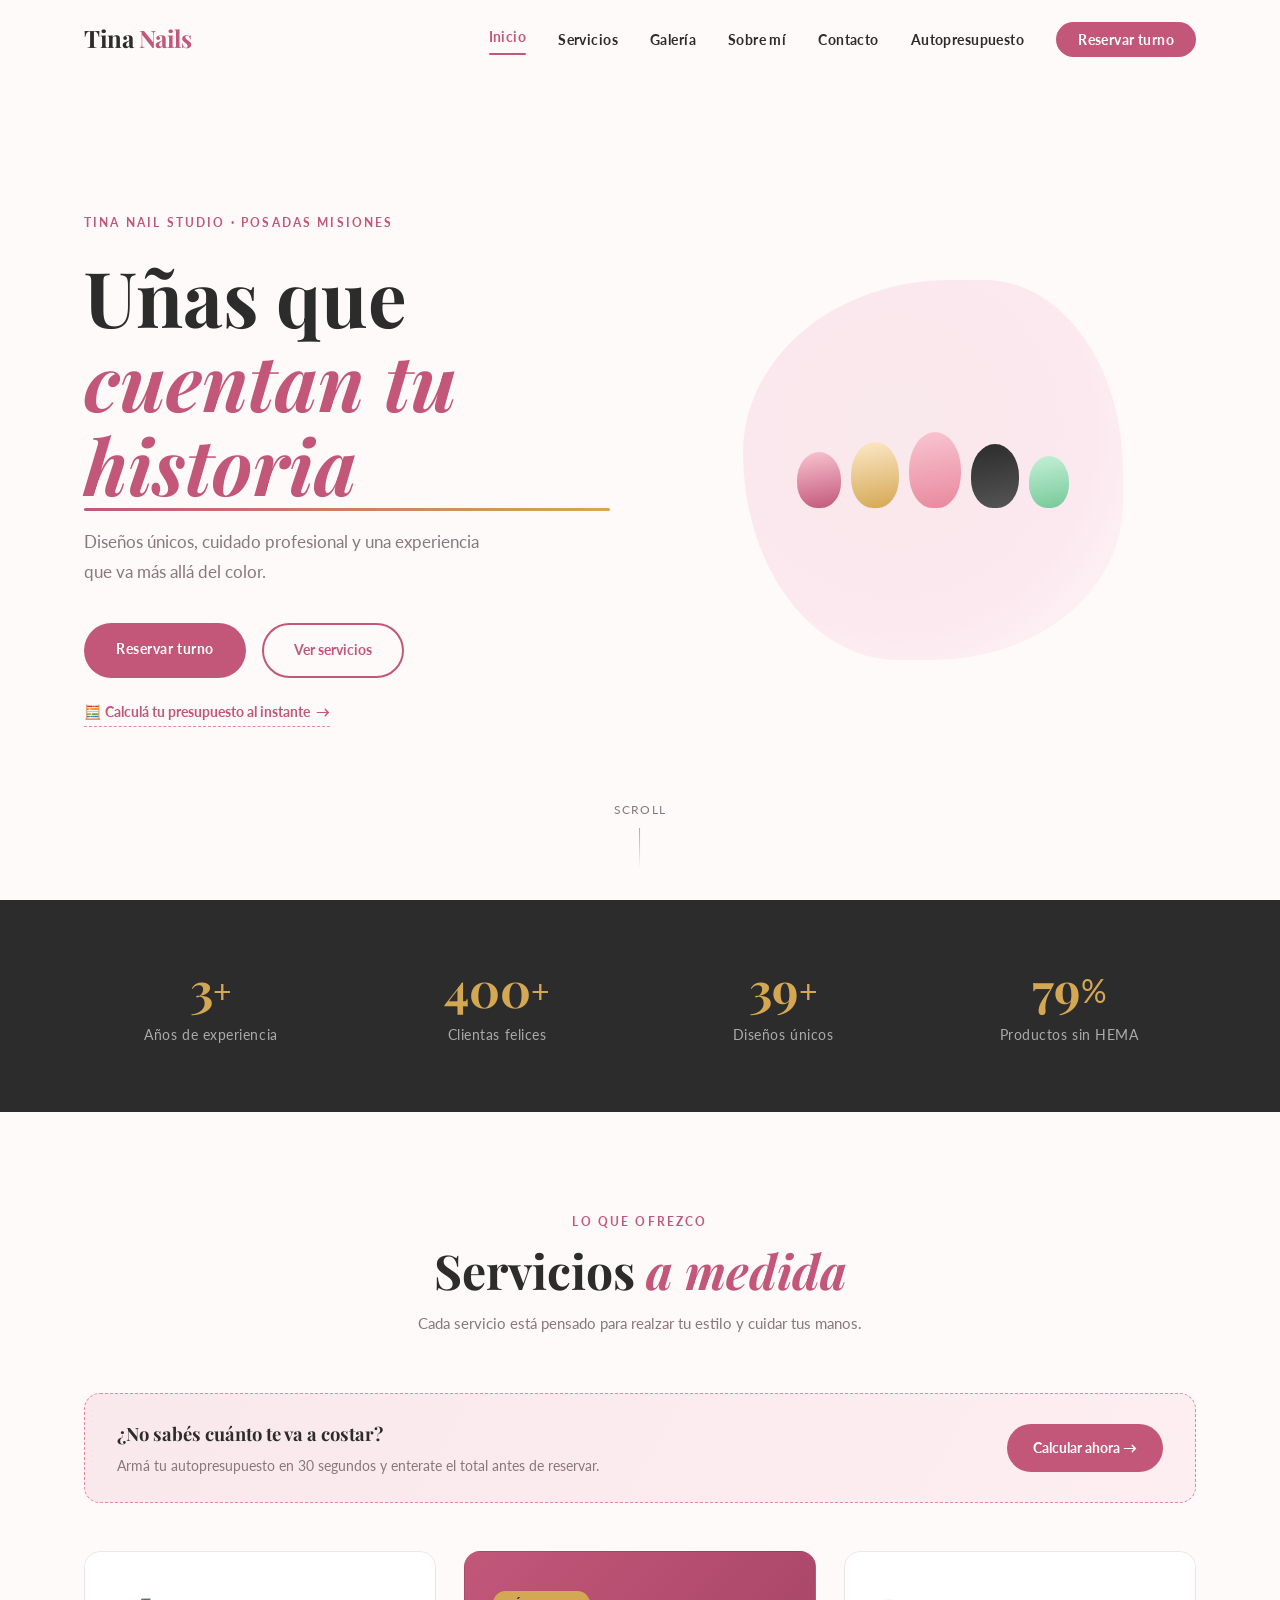
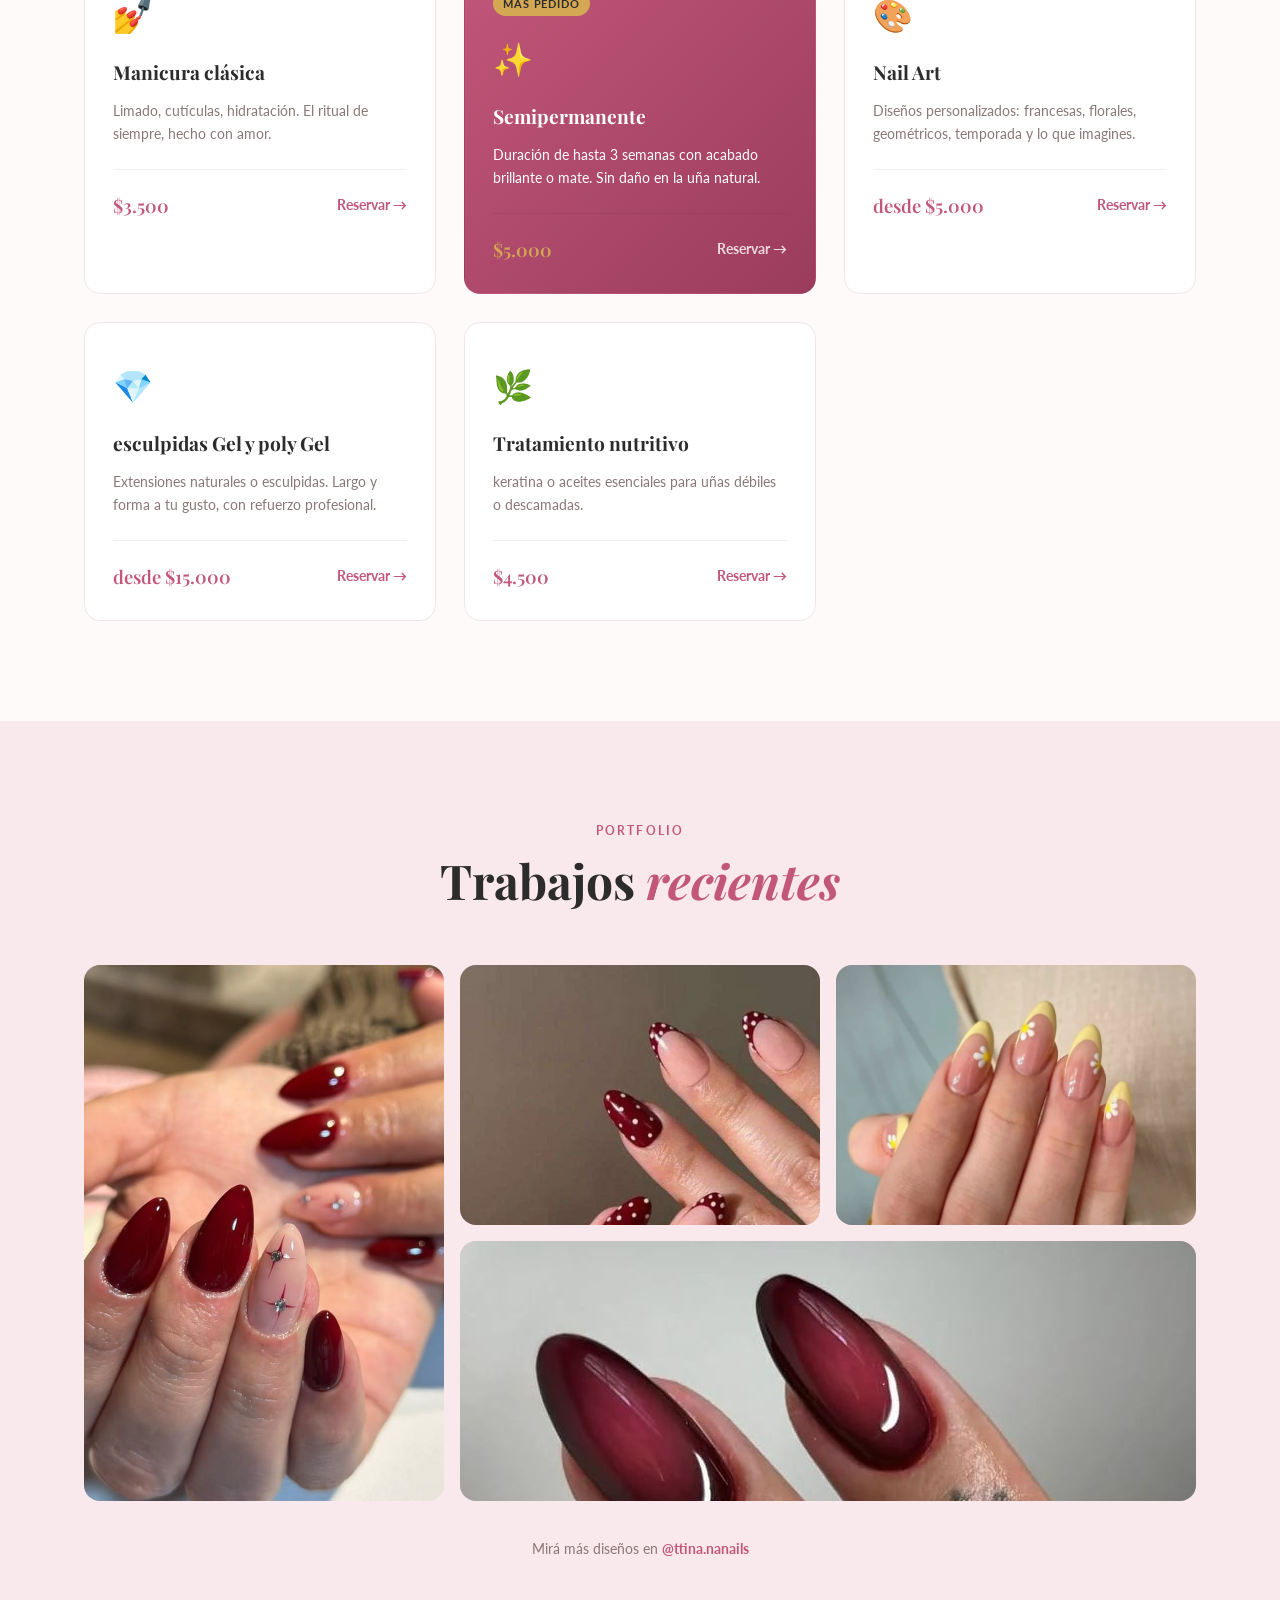
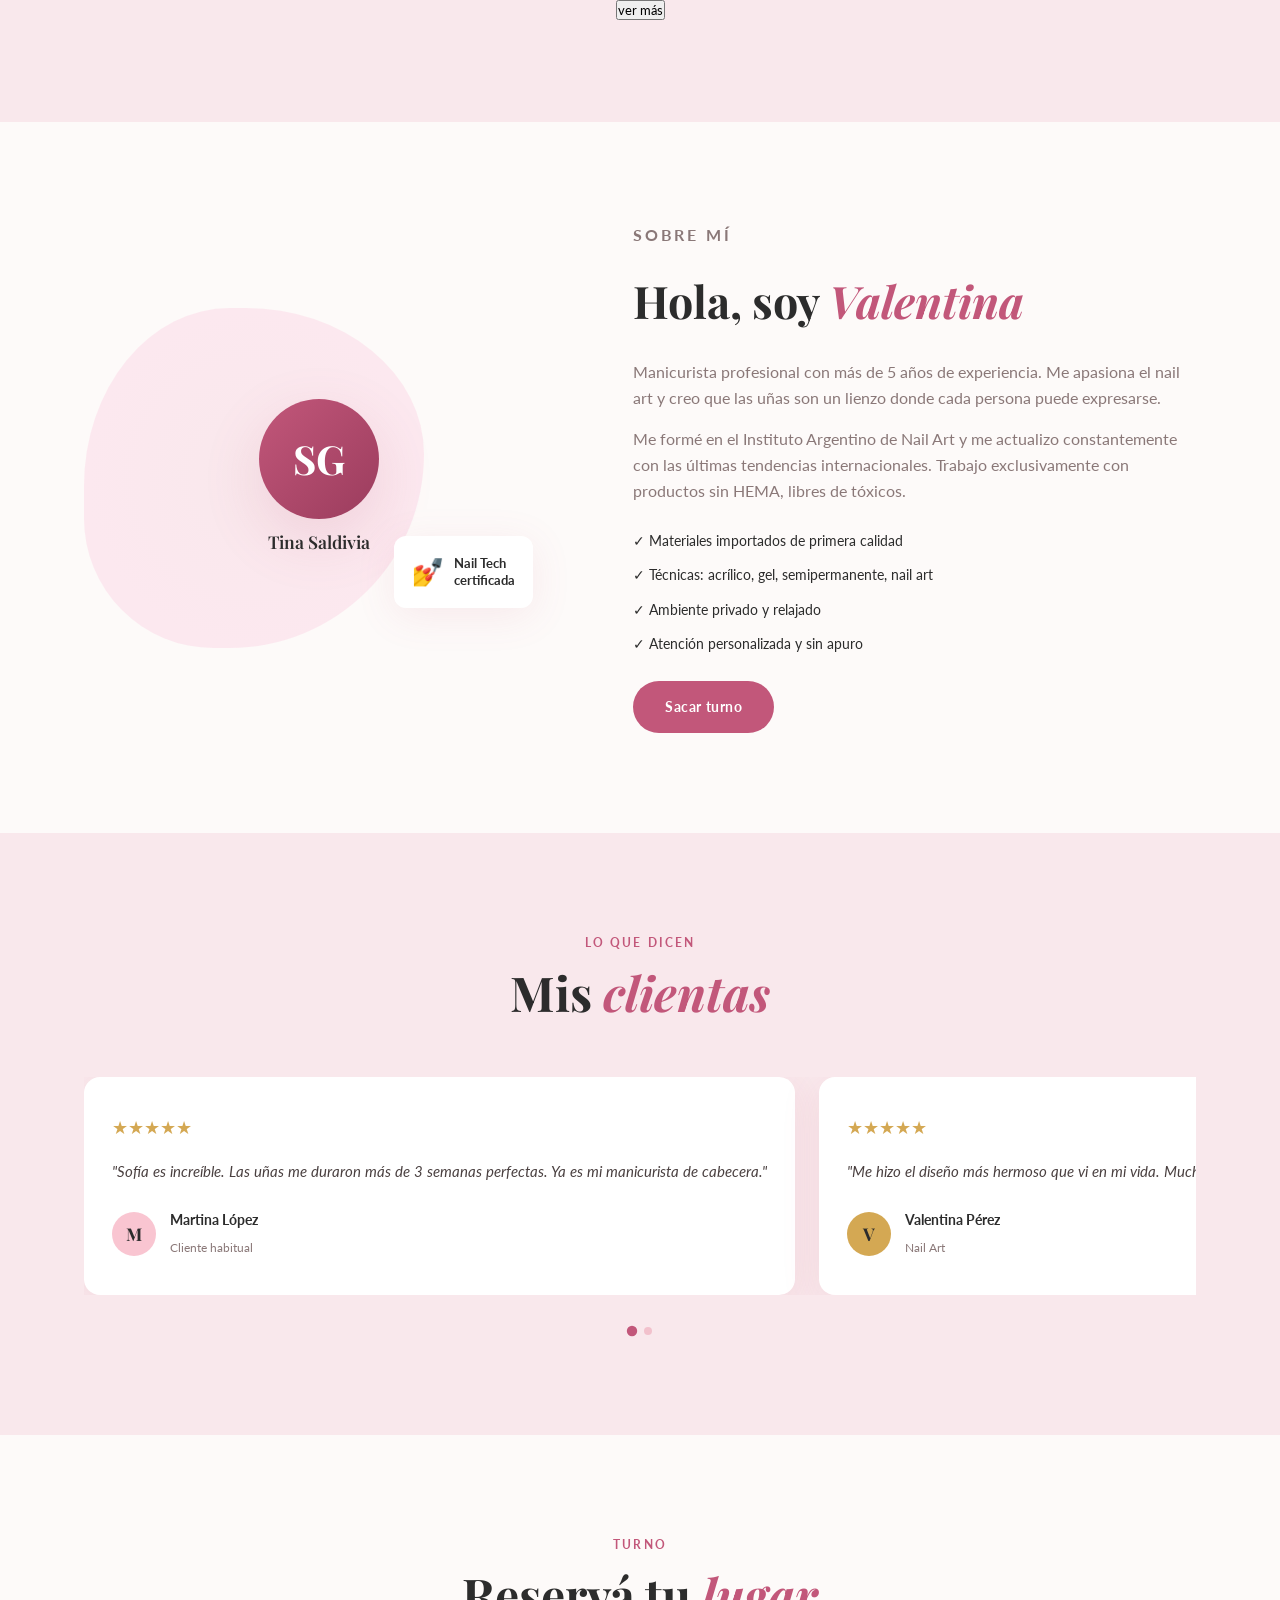
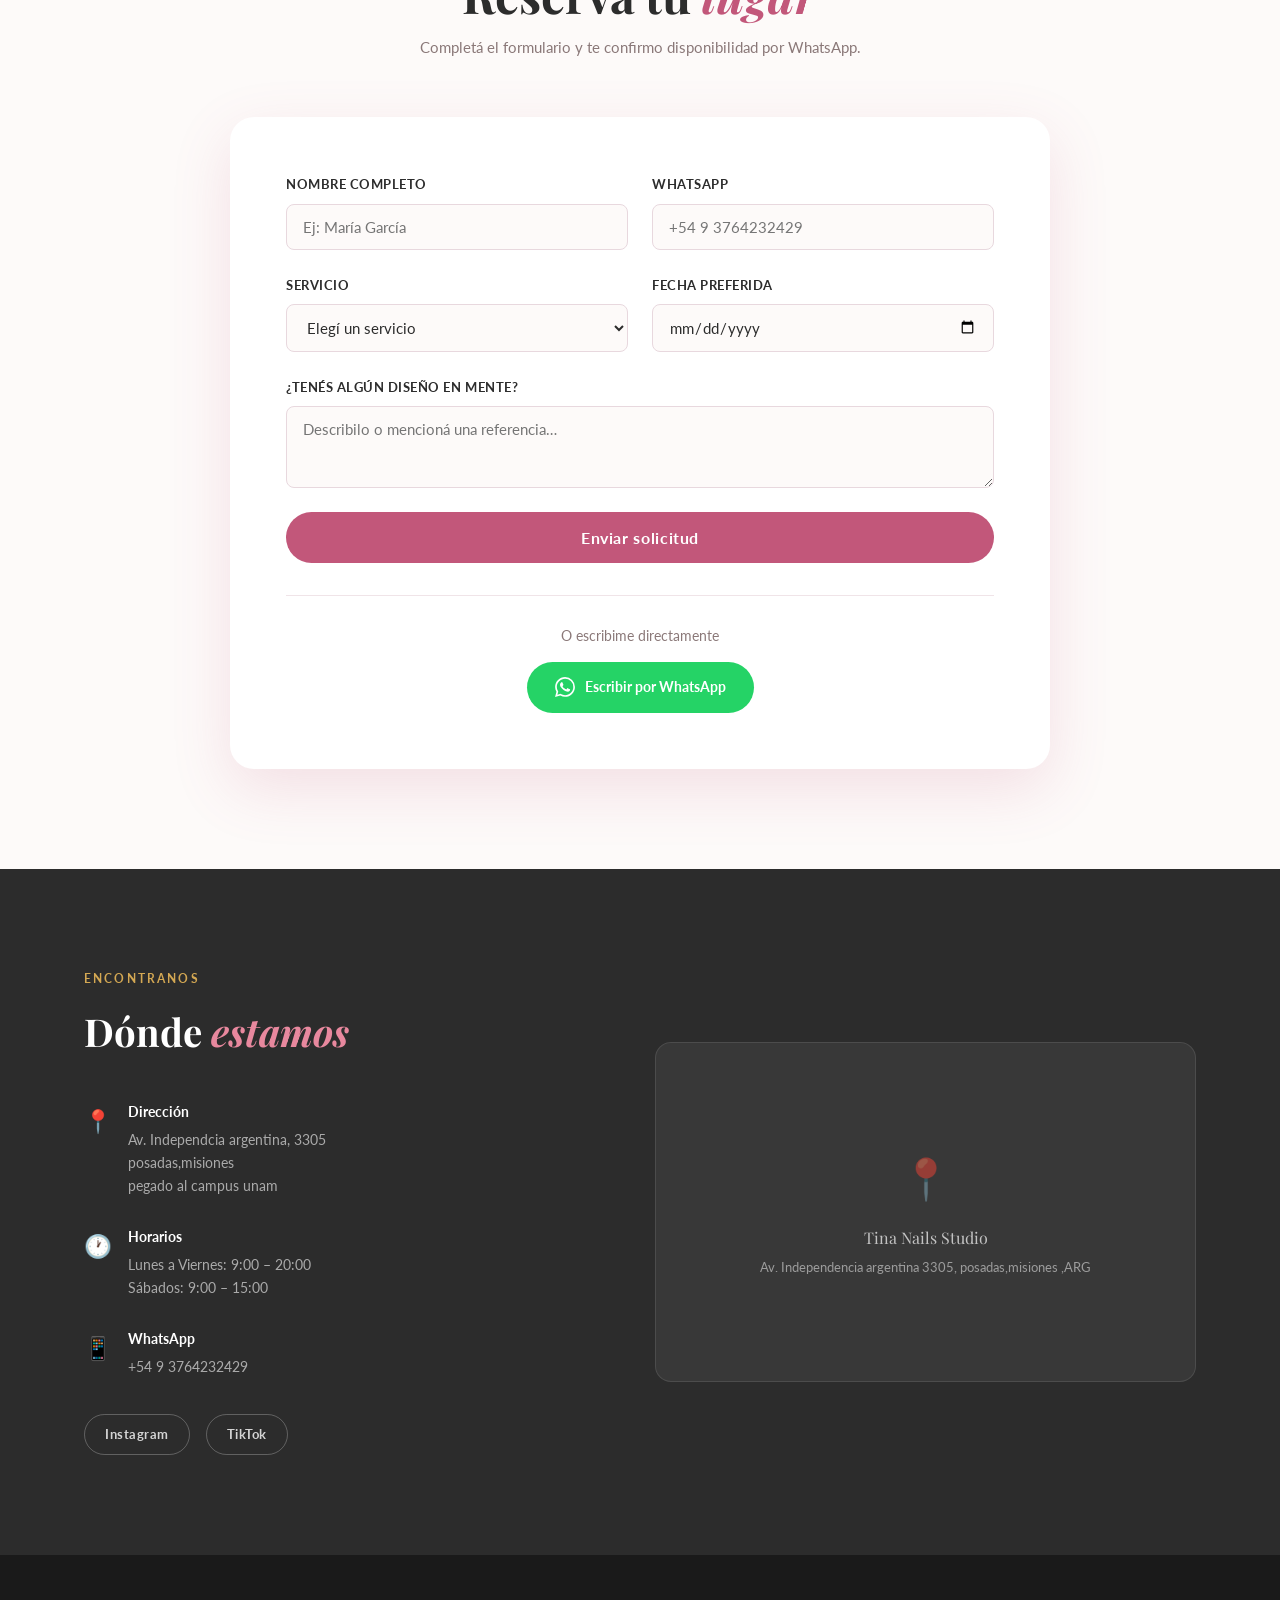
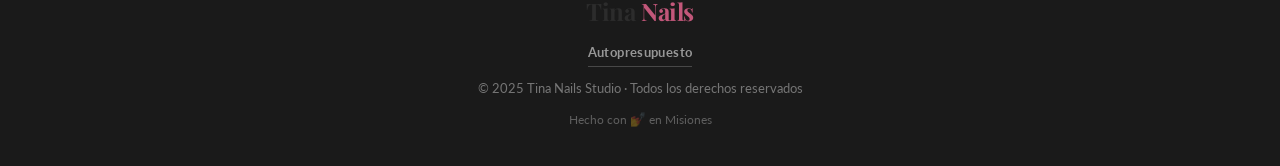
==== commit 105464d4: "Add files via upload" ====
--- a/index.html
+++ b/index.html
@@ -14,7 +14,7 @@
   <!-- NAV -->
   <nav class="navbar" id="navbar">
     <div class="nav-inner">
-      <a href="#inicio" class="nav-logo">Tina Nails</span></a>
+      <a href="#inicio" class="nav-logo">Tina <span>Nails</span></a>
       <button class="burger" id="burger" aria-label="Abrir menú">
         <span></span><span></span><span></span>
       </button>
@@ -24,6 +24,7 @@
         <li><a href="#galeria">Galería</a></li>
         <li><a href="#sobre-mi">Sobre mí</a></li>
         <li><a href="#contacto">Contacto</a></li>
+        <li><a href="presupuesto.html" target="_self">Autopresupuesto</a></li>
         <li><a href="#reservar" class="btn-nav">Reservar turno</a></li>
       </ul>
     </div>
@@ -42,6 +43,9 @@
         <a href="#reservar" class="btn-primary">Reservar turno</a>
         <a href="#servicios" class="btn-ghost">Ver servicios</a>
       </div>
+      <a href="presupuesto.html" target="_self" class="hero-presupuesto-link">
+        🧮 Calculá tu presupuesto al instante <span>→</span>
+      </a>
     </div>
     <div class="hero-visual">
       <div class="hero-blob"></div>
@@ -65,20 +69,20 @@
   <section class="stats">
     <div class="container stats-grid">
       <div class="stat-item">
+        <span class="stat-num" data-target="5">0</span><span class="stat-plus">+</span>
+        <p>Años de experiencia</p>
+      </div>
+      <div class="stat-item">
         <span class="stat-num" data-target="500">0</span><span class="stat-plus">+</span>
         <p>Clientas felices</p>
       </div>
       <div class="stat-item">
-        <span class="stat-num" data-target="5">0</span><span class="stat-plus">+</span>
-        <p>Años de experiencia</p>
-      </div>
-      <div class="stat-item">
-        <span class="stat-num" data-target="30">0</span><span class="stat-plus">+</span>
-        <p>Diseños exclusivos</p>
+        <span class="stat-num" data-target="50">0</span><span class="stat-plus">+</span>
+        <p>Diseños únicos</p>
       </div>
       <div class="stat-item">
         <span class="stat-num" data-target="100">0</span><span class="stat-pct">%</span>
-        <p>Materiales certificados</p>
+        <p>Productos sin HEMA</p>
       </div>
     </div>
   </section>
@@ -91,12 +95,21 @@
         <h2>Servicios <em>a medida</em></h2>
         <p class="section-sub">Cada servicio está pensado para realzar tu estilo y cuidar tus manos.</p>
       </div>
+
+      <a href="presupuesto.html" target="_self" class="presupuesto-banner">
+        <div class="presupuesto-banner-text">
+          <strong>¿No sabés cuánto te va a costar?</strong>
+          <span>Armá tu autopresupuesto en 30 segundos y enterate el total antes de reservar.</span>
+        </div>
+        <span class="presupuesto-banner-btn">Calcular ahora →</span>
+      </a>
+
       <div class="servicios-grid">
 
         <div class="servicio-card">
           <div class="servicio-icon">💅</div>
           <h3>Manicura clásica</h3>
-          <p>Limado, cutículas, hidratación y esmaltado. El ritual de siempre, hecho con amor.</p>
+          <p>Limado, cutículas, hidratación. El ritual de siempre, hecho con amor.</p>
           <div class="servicio-footer">
             <span class="precio">$3.500</span>
             <a href="#reservar" class="btn-link">Reservar →</a>
@@ -119,7 +132,7 @@
           <h3>Nail Art</h3>
           <p>Diseños personalizados: francesas, florales, geométricos, temporada y lo que imagines.</p>
           <div class="servicio-footer">
-            <span class="precio">a consultar</span>
+            <span class="precio">desde $5.000</span>
             <a href="#reservar" class="btn-link">Reservar →</a>
           </div>
         </div>
@@ -137,7 +150,7 @@
         <div class="servicio-card">
           <div class="servicio-icon">🌿</div>
           <h3>Tratamiento nutritivo</h3>
-          <p>Parafina, keratina o aceites esenciales para uñas débiles o descamadas.</p>
+          <p>keratina o aceites esenciales para uñas débiles o descamadas.</p>
           <div class="servicio-footer">
             <span class="precio">$4.500</span>
             <a href="#reservar" class="btn-link">Reservar →</a>
@@ -176,16 +189,15 @@
           <img src="img/foto4.jpg" alt="Aura effect" />
           <div class="galeria-overlay"><span>Aura Effect</span></div>
         </div>
-
-        <div class="galeria-item">
-          <img src="img/foto5.jpg" alt="Dorado nails" />
-          <div class="galeria-overlay"><span>Dorado Nails</span></div>
-        </div>
-
       </div>
       <p class="galeria-note">
         Mirá más diseños en
         <a href="https://instagram.com/ttina.nanails?igsh=dDE1a2VkemU4ZWNw" target="_blank" rel="noopener">@ttina.nanails</a>
+      </p>
+      <p class="galeria-note">
+        <a href="pagina1.html" target="_self" rel="noopener">
+          <button>ver más</button>
+        </a>
       </p>
     </div>
   </section>
@@ -304,7 +316,7 @@
               <option>Manicura clásica</option>
               <option>Semipermanente</option>
               <option>Nail Art</option>
-              <option>Acrílico & Gel</option>
+              <option>Esculpidas en gel y poligel</option>
               <option>Tratamiento nutritivo</option>
               <option>Pedicura completa</option>
             </select>
@@ -378,7 +390,8 @@
   <!-- FOOTER -->
   <footer class="footer">
     <div class="container footer-inner">
-      <a href="#inicio" class="nav-logo">Bella<span>Nails</span></a>
+      <a href="#inicio" class="nav-logo">Tina <span>Nails</span></a>
+      <a href="presupuesto.html" target="_self" class="footer-presupuesto">Autopresupuesto</a>
       <p>© 2025 Tina Nails Studio · Todos los derechos reservados</p>
       <p class="footer-love">Hecho con 💅 en Misiones</p>
     </div>
--- a/style.css
+++ b/style.css
@@ -137,6 +137,15 @@
   transition: color var(--transition);
 }
 .nav-links a:hover { color: var(--rose-deep); }
+.nav-links a.active-link { color: var(--rose-deep); }
+.nav-links a.active-link::after {
+  content: '';
+  display: block;
+  height: 2px;
+  margin-top: 4px;
+  background: var(--rose-deep);
+  border-radius: 2px;
+}
 .burger {
   display: none;
   flex-direction: column;
@@ -209,6 +218,21 @@
   line-height: 1.8;
 }
 .hero-cta { display: flex; gap: 16px; flex-wrap: wrap; }
+.hero-presupuesto-link {
+  display: inline-flex;
+  align-items: center;
+  gap: 6px;
+  margin-top: 22px;
+  font-size: .88rem;
+  font-weight: 700;
+  color: var(--rose-deep);
+  border-bottom: 1.5px dashed var(--rose-mid);
+  padding-bottom: 2px;
+  transition: var(--transition);
+}
+.hero-presupuesto-link span { transition: transform var(--transition); display: inline-block; }
+.hero-presupuesto-link:hover { color: var(--gold); border-color: var(--gold); }
+.hero-presupuesto-link:hover span { transform: translateX(4px); }
 .hero-visual {
   flex: 1;
   display: flex;
@@ -297,6 +321,38 @@
    SERVICIOS
    ============================ */
 .servicios { padding: 100px 0; }
+.presupuesto-banner {
+  display: flex;
+  align-items: center;
+  justify-content: space-between;
+  gap: 24px;
+  flex-wrap: wrap;
+  background: linear-gradient(120deg, var(--rose-pale), #fdeef2);
+  border: 1.5px dashed var(--rose-mid);
+  border-radius: var(--radius);
+  padding: 24px 32px;
+  margin-bottom: 48px;
+  transition: var(--transition);
+}
+.presupuesto-banner:hover {
+  border-style: solid;
+  box-shadow: var(--shadow);
+  transform: translateY(-2px);
+}
+.presupuesto-banner-text { display: flex; flex-direction: column; gap: 4px; }
+.presupuesto-banner-text strong { font-family: 'Playfair Display', serif; font-size: 1.15rem; color: var(--charcoal); }
+.presupuesto-banner-text span { font-size: .88rem; color: var(--text-light); }
+.presupuesto-banner-btn {
+  flex-shrink: 0;
+  background: var(--rose-deep);
+  color: #fff;
+  padding: 12px 26px;
+  border-radius: 50px;
+  font-weight: 700;
+  font-size: .88rem;
+  transition: var(--transition);
+}
+.presupuesto-banner:hover .presupuesto-banner-btn { background: #a8405f; }
 .servicios-grid {
   display: grid;
   grid-template-columns: repeat(3, 1fr);
@@ -720,6 +776,16 @@
 .footer-inner { display: flex; flex-direction: column; align-items: center; gap: 10px; }
 .footer p { color: rgba(255,255,255,.4); font-size: .82rem; }
 .footer-love { color: rgba(255,255,255,.3) !important; font-size: .78rem !important; }
+.footer-presupuesto {
+  color: rgba(255,255,255,.55);
+  font-size: .82rem;
+  font-weight: 700;
+  letter-spacing: .03em;
+  border-bottom: 1px solid rgba(255,255,255,.2);
+  padding-bottom: 2px;
+  transition: var(--transition);
+}
+.footer-presupuesto:hover { color: var(--rose-mid); border-color: var(--rose-mid); }
 
 /* ============================
    TOAST
@@ -777,6 +843,7 @@
   .nav-links.open { display: flex; }
 
   .servicios-grid { grid-template-columns: 1fr; }
+  .presupuesto-banner { flex-direction: column; text-align: center; padding: 24px; }
   .galeria-grid { grid-template-columns: 1fr 1fr; grid-template-rows: 200px 200px 200px; }
   .gi-tall { grid-row: span 1; }
   .gi-wide { grid-column: span 2; }
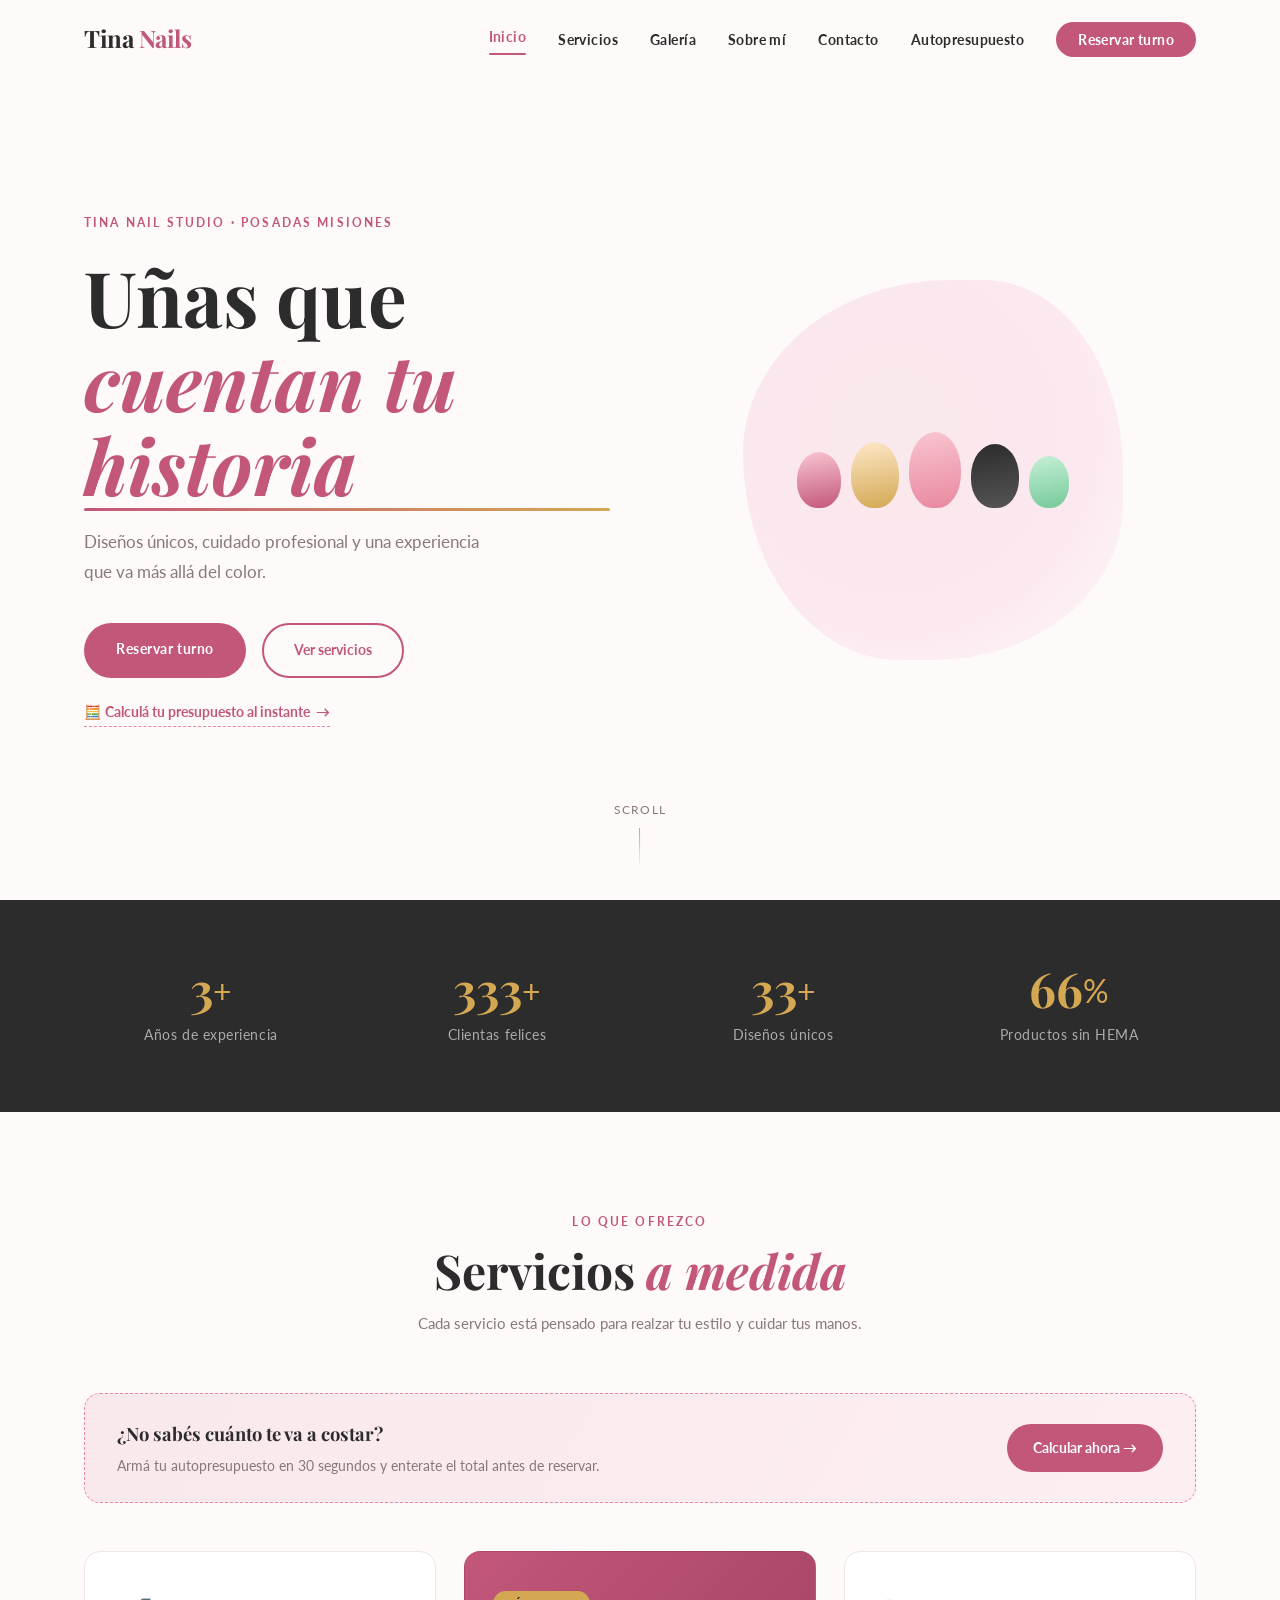
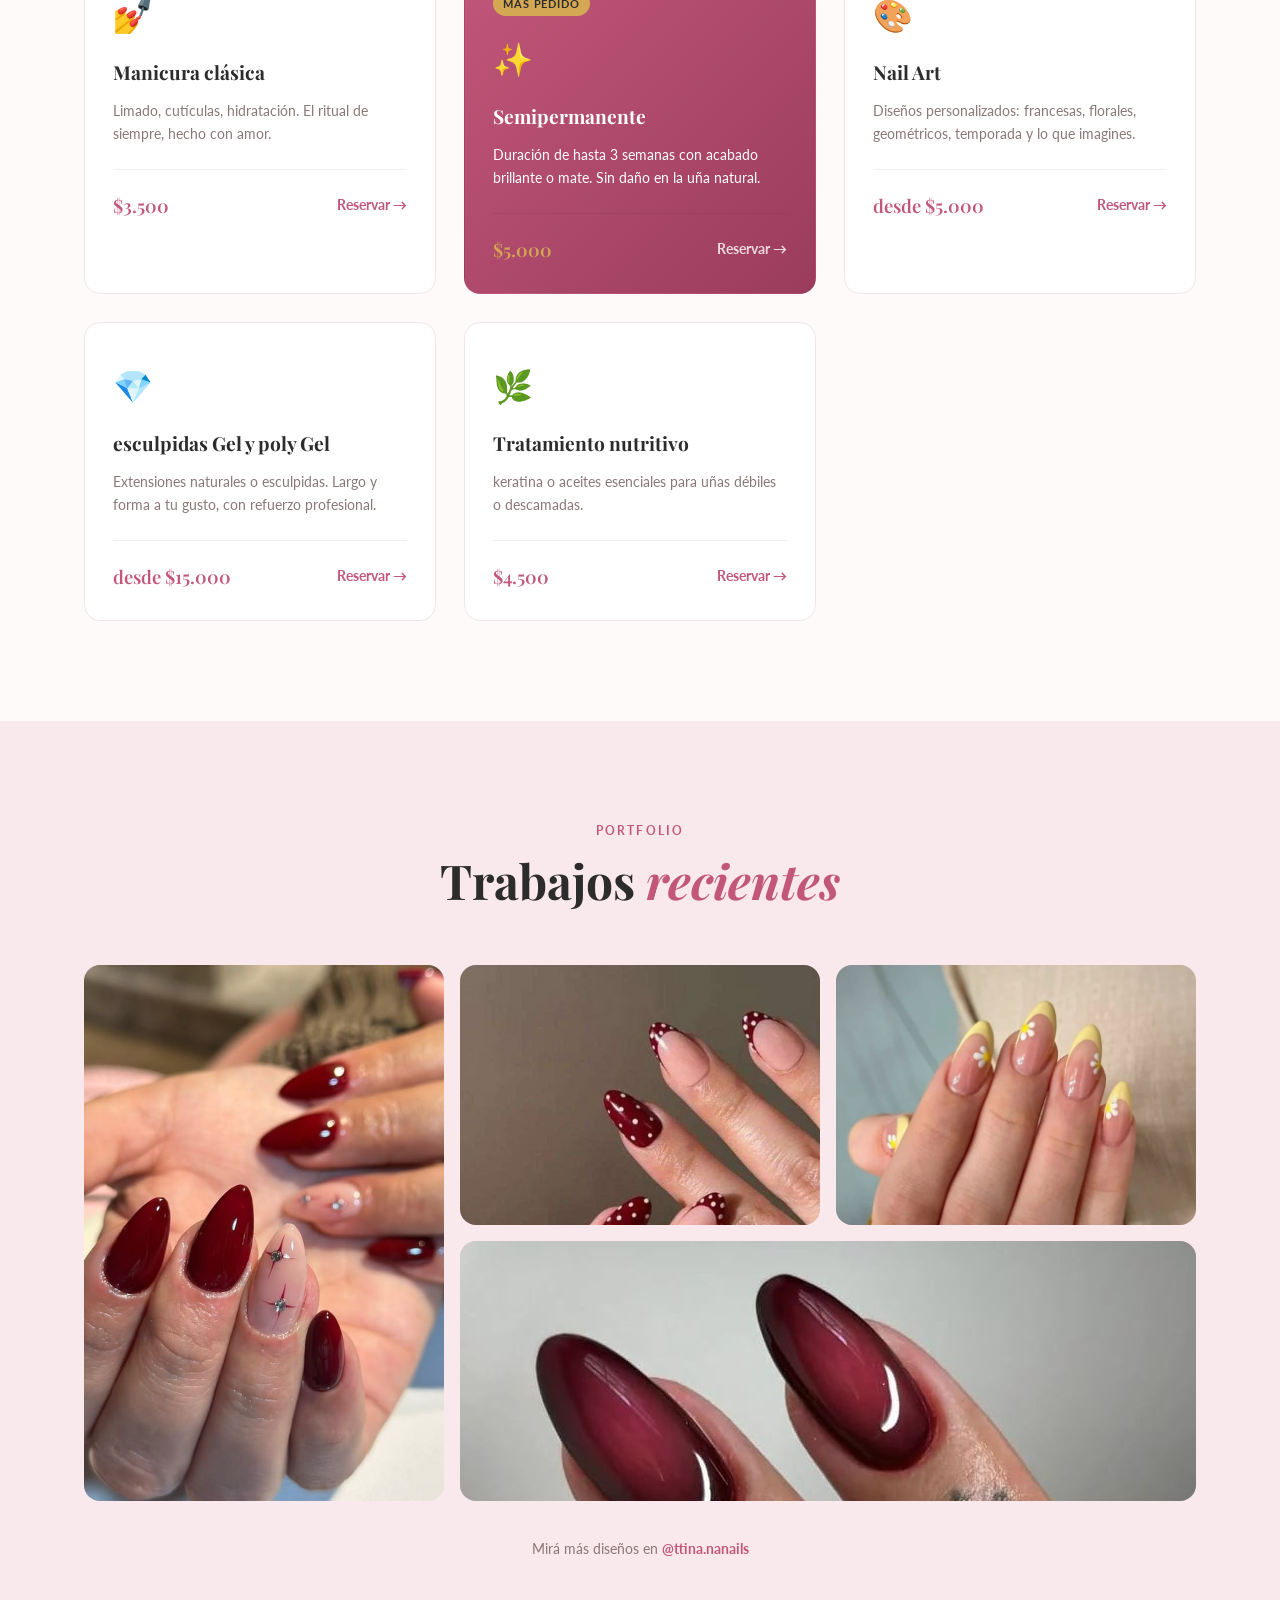
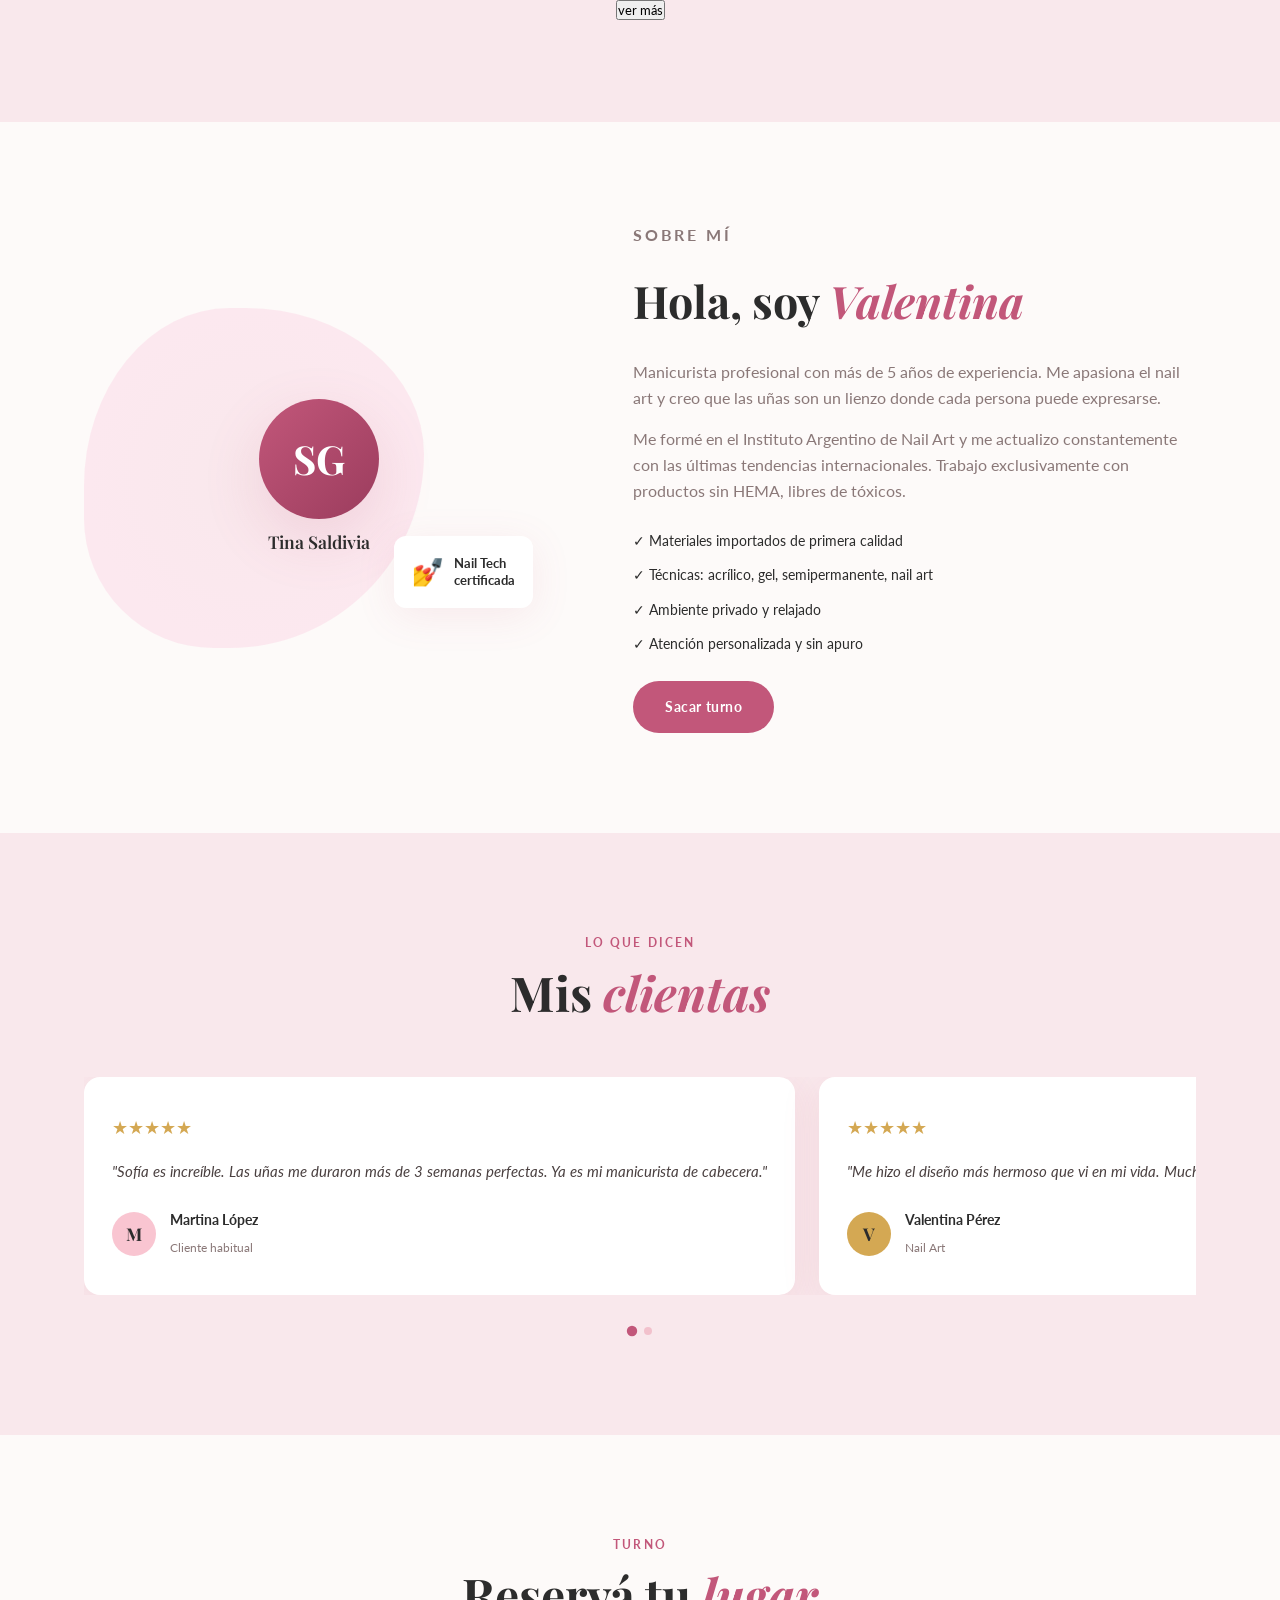
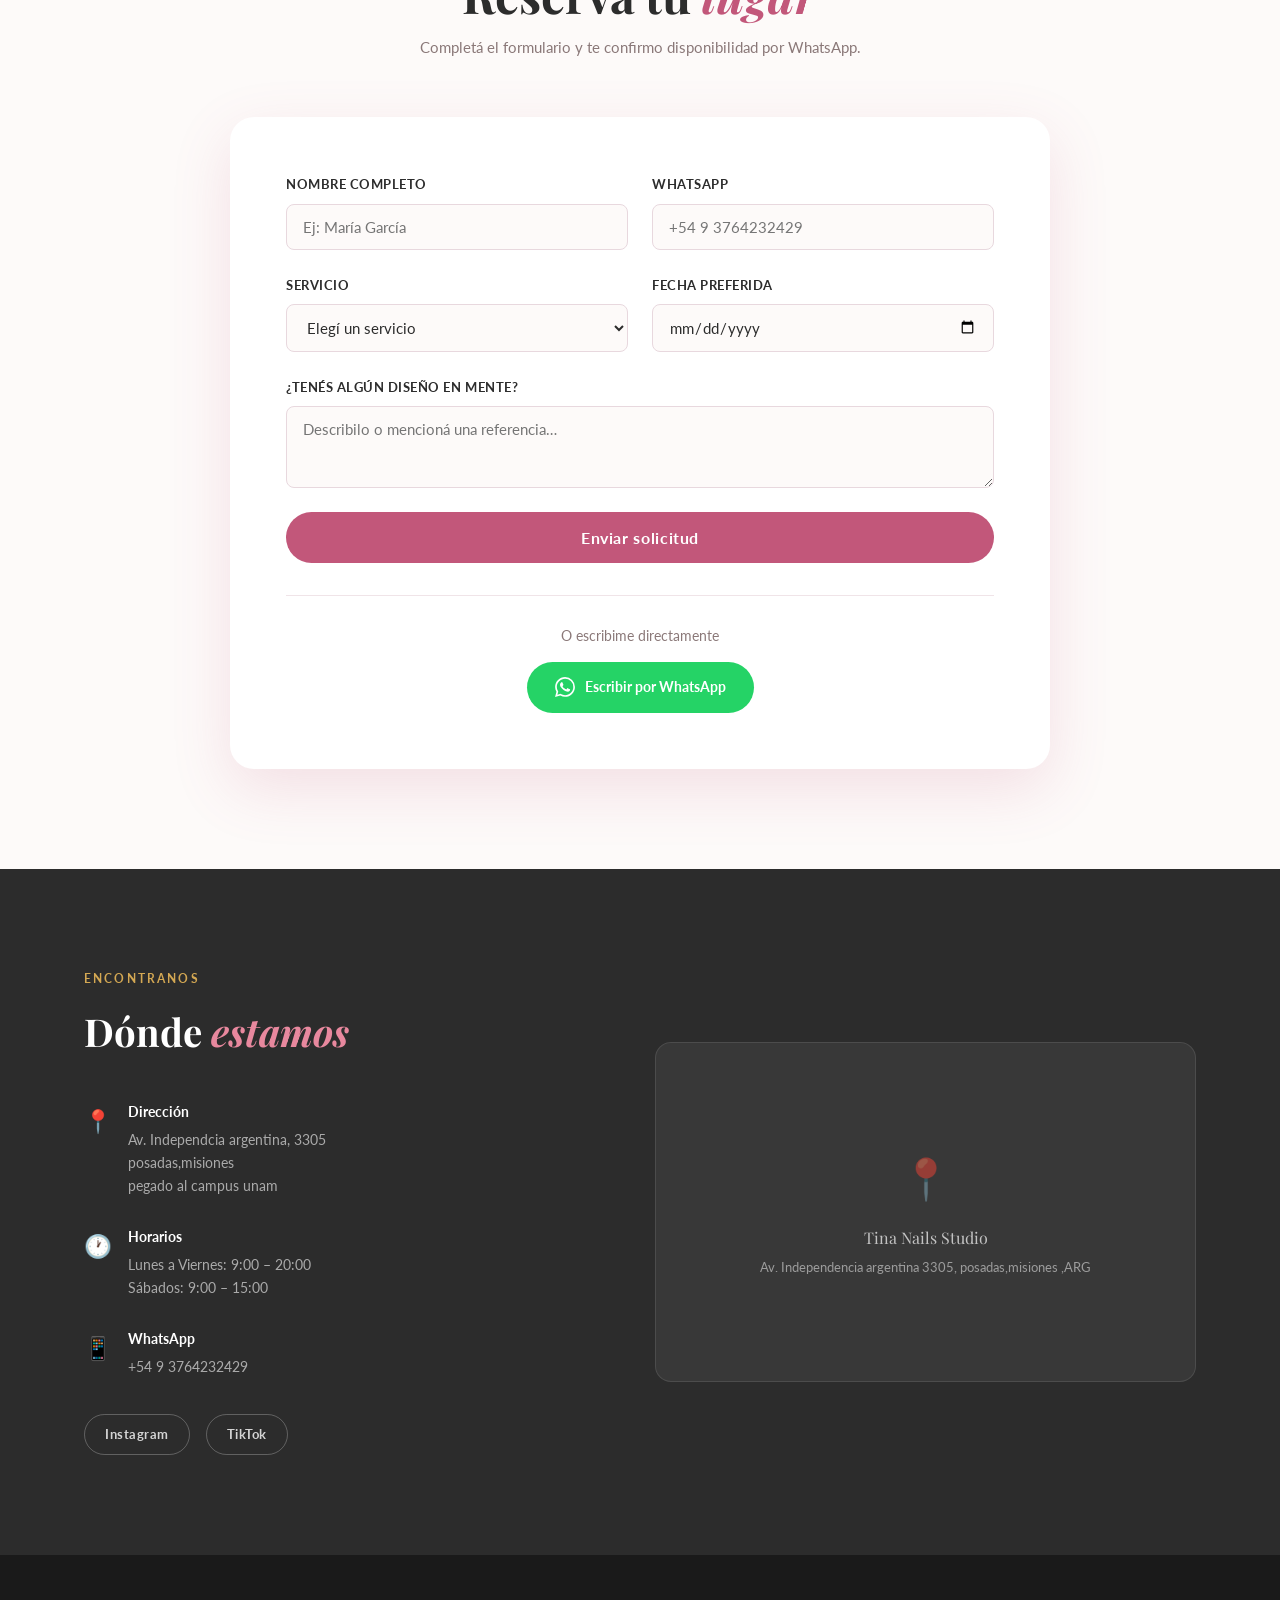
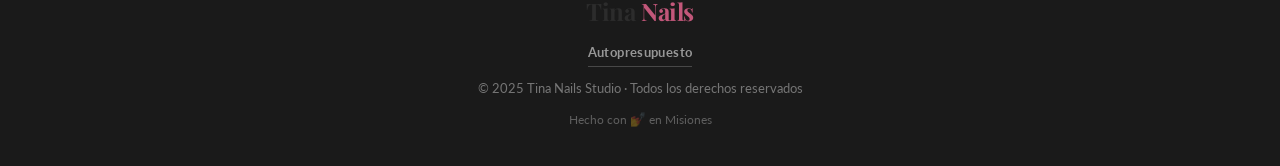
==== commit b7ec9c2c: "Add files via upload" ====
--- a/index.html
+++ b/index.html
@@ -400,6 +400,11 @@
   <!-- TOAST -->
   <div class="toast" id="toast"></div>
 
+  <!-- Firebase (guarda los turnos en la nube para la app de escritorio) -->
+  <script src="https://www.gstatic.com/firebasejs/10.12.2/firebase-app-compat.js"></script>
+  <script src="https://www.gstatic.com/firebasejs/10.12.2/firebase-firestore-compat.js"></script>
+  <script src="firebase-config.js"></script>
+
   <script src="script.js"></script>
 </body>
 </html>
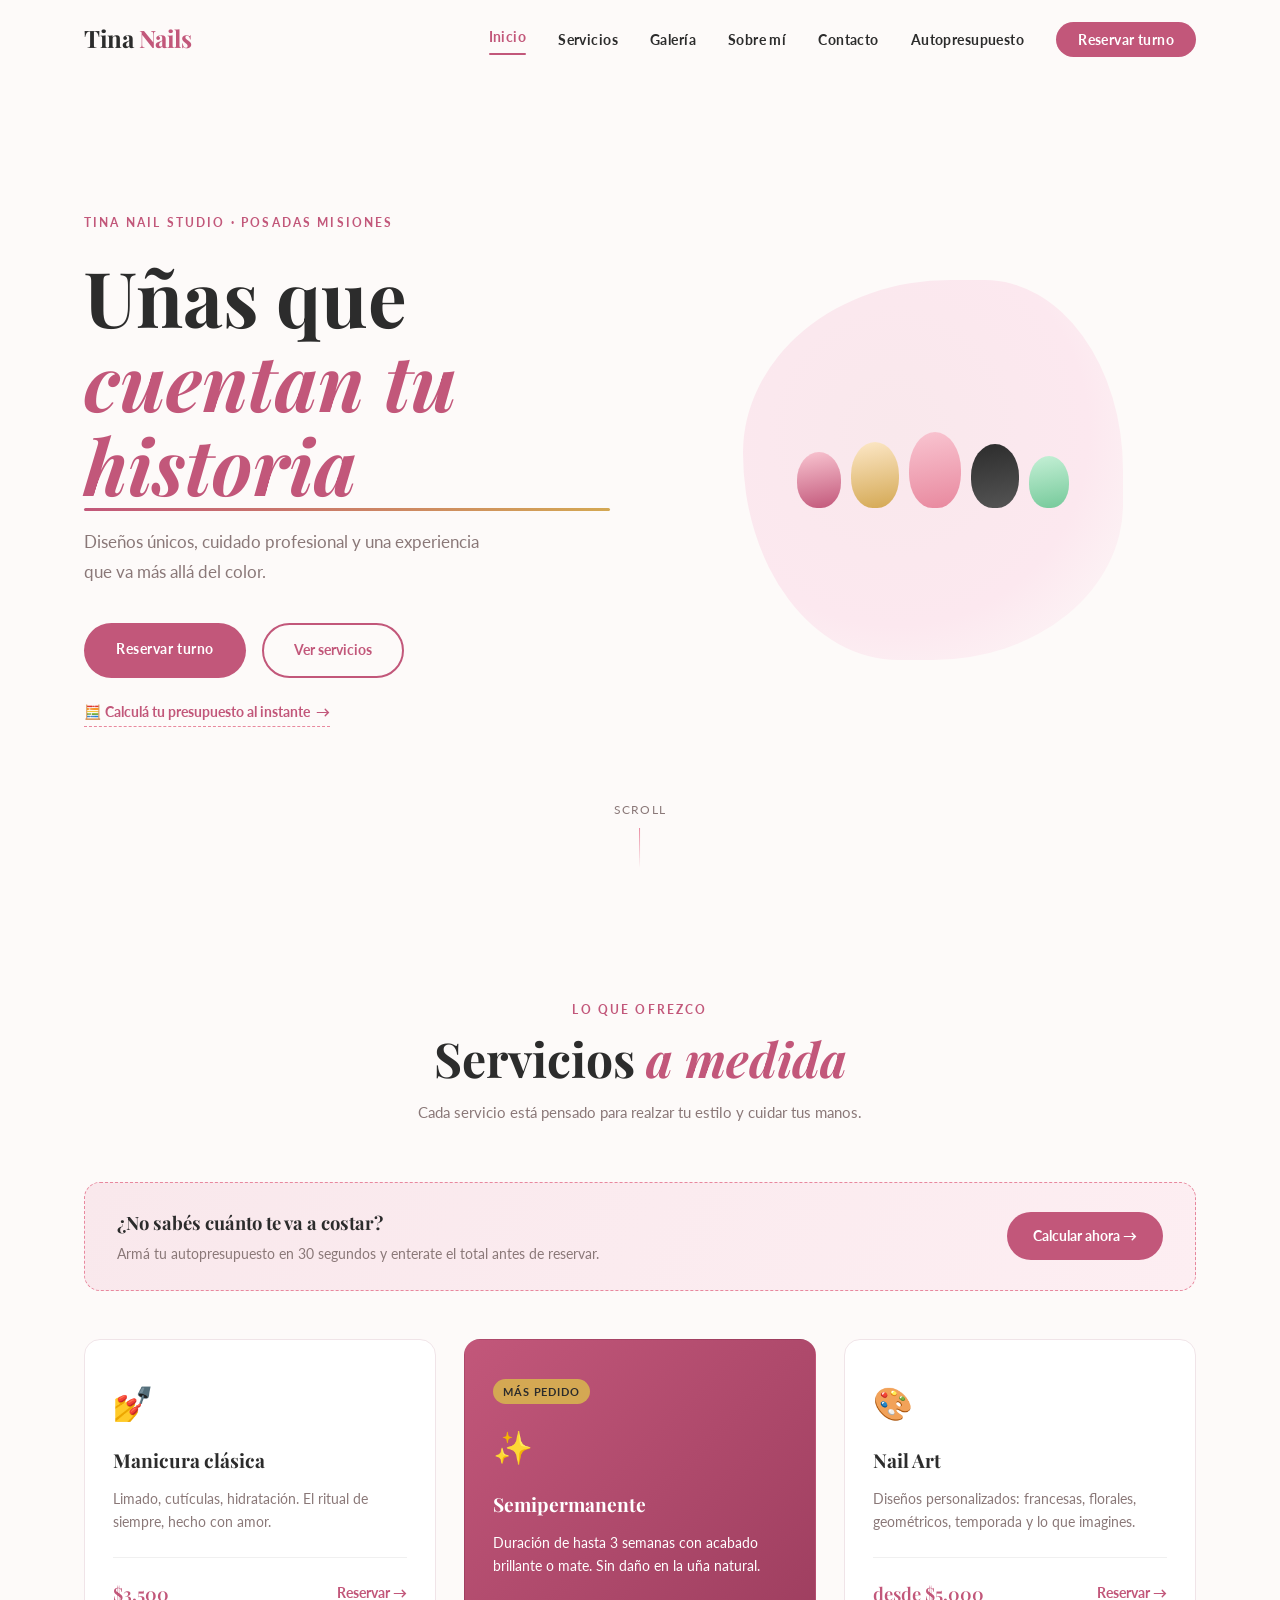
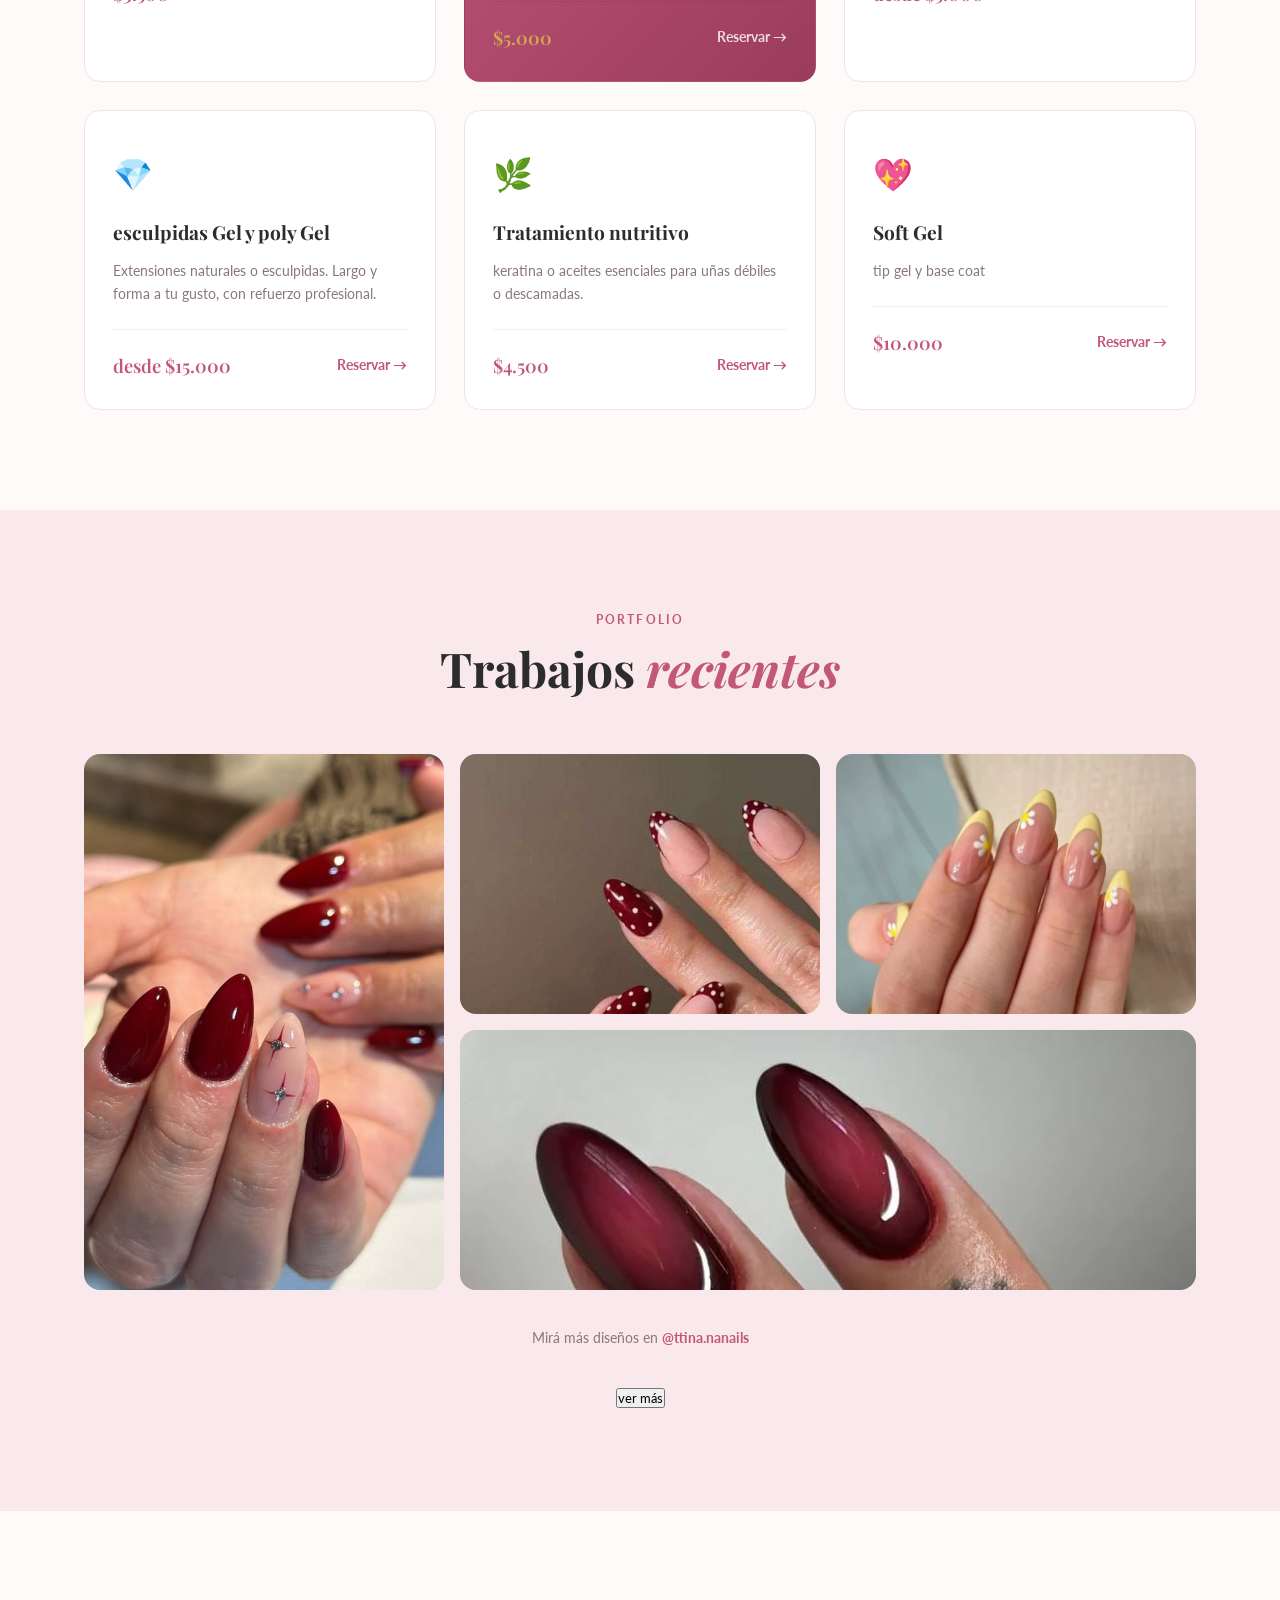
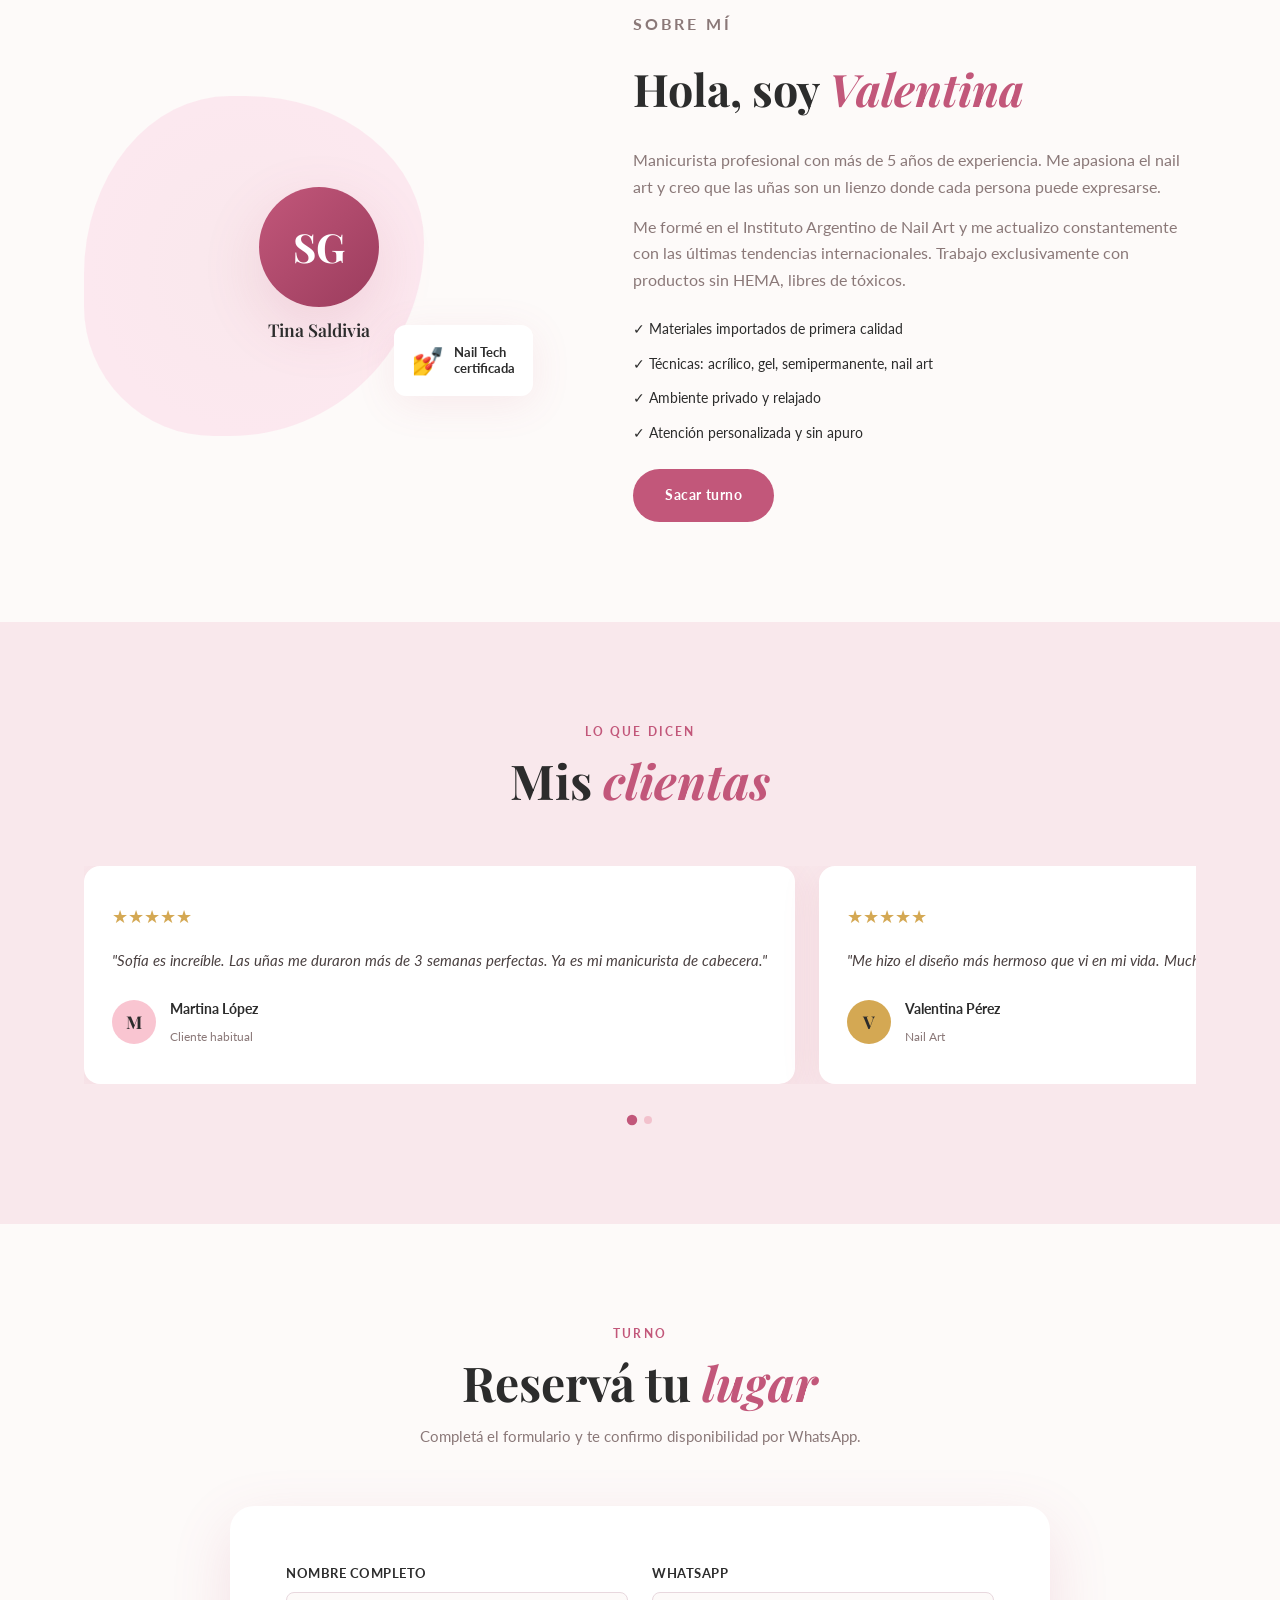
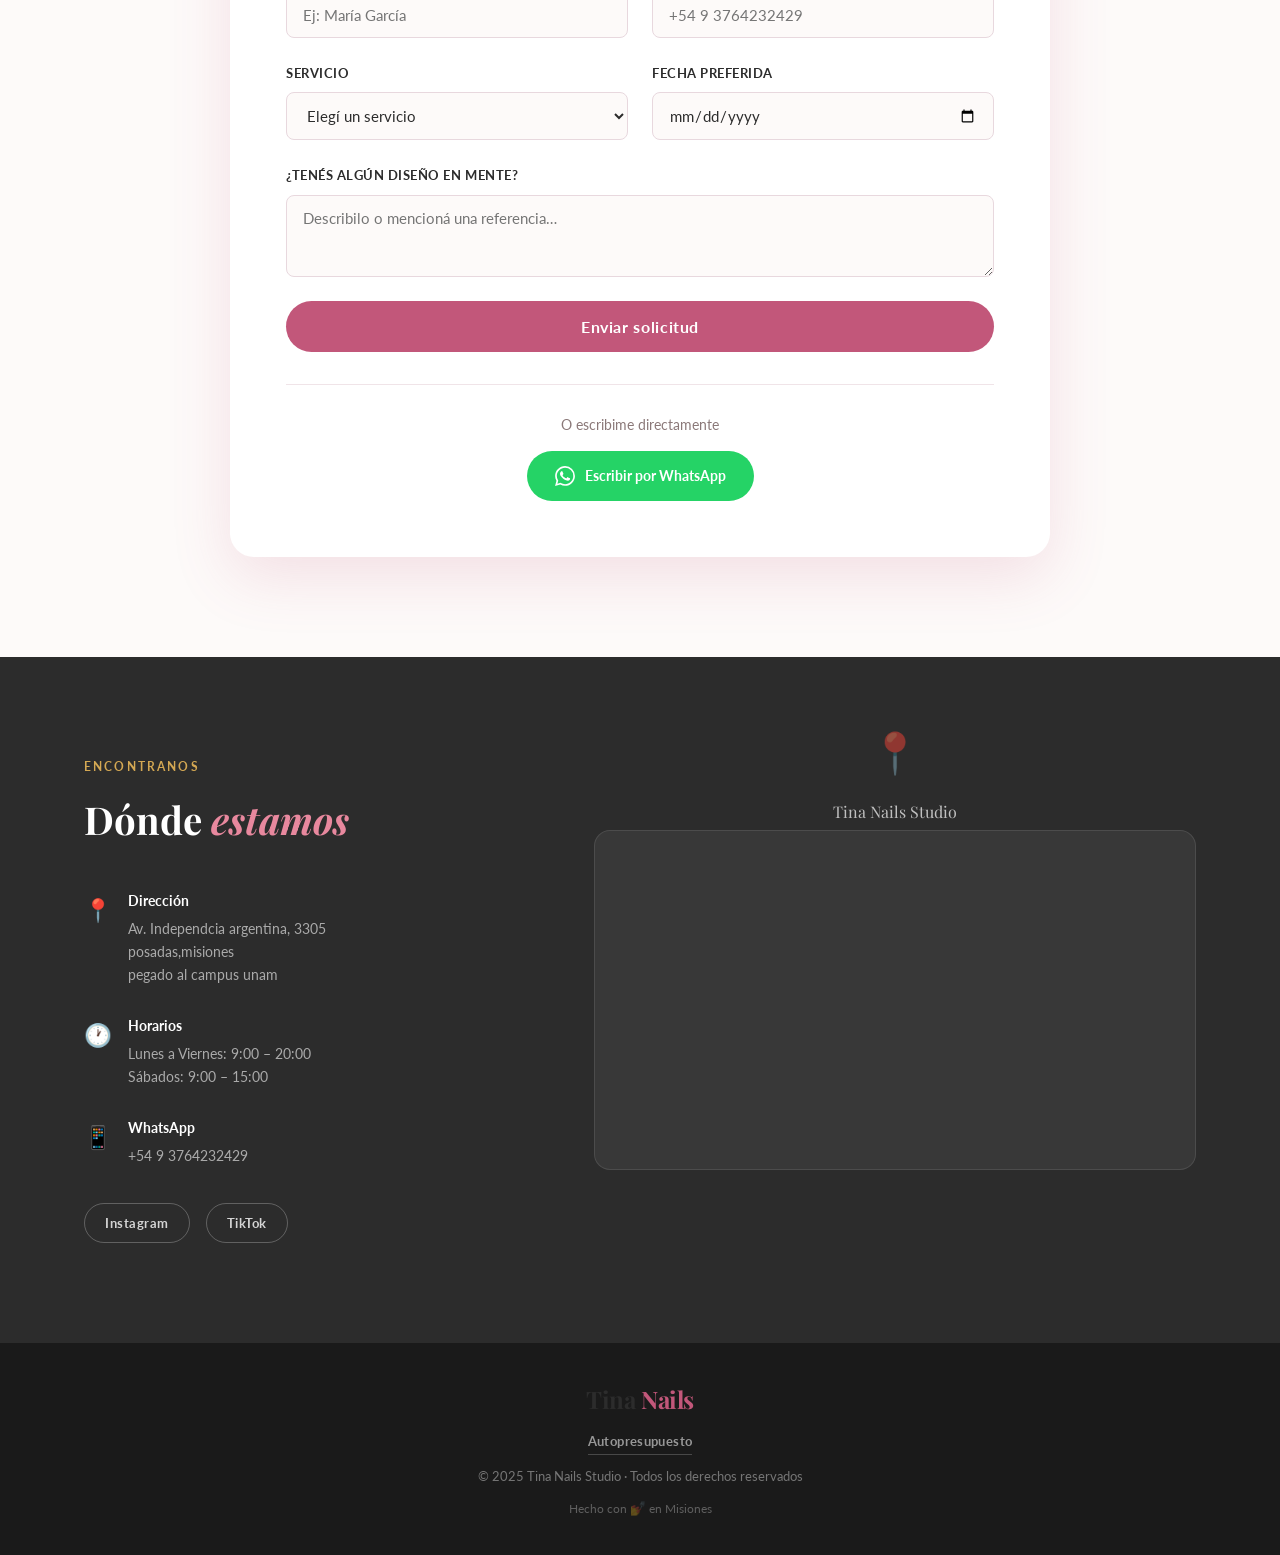
==== commit 4a81da98: "Add files via upload" ====
--- a/index.html
+++ b/index.html
@@ -65,28 +65,6 @@
     </div>
   </section>
 
-  <!-- STATS -->
-  <section class="stats">
-    <div class="container stats-grid">
-      <div class="stat-item">
-        <span class="stat-num" data-target="5">0</span><span class="stat-plus">+</span>
-        <p>Años de experiencia</p>
-      </div>
-      <div class="stat-item">
-        <span class="stat-num" data-target="500">0</span><span class="stat-plus">+</span>
-        <p>Clientas felices</p>
-      </div>
-      <div class="stat-item">
-        <span class="stat-num" data-target="50">0</span><span class="stat-plus">+</span>
-        <p>Diseños únicos</p>
-      </div>
-      <div class="stat-item">
-        <span class="stat-num" data-target="100">0</span><span class="stat-pct">%</span>
-        <p>Productos sin HEMA</p>
-      </div>
-    </div>
-  </section>
-
   <!-- SERVICIOS -->
   <section class="servicios" id="servicios">
     <div class="container">
@@ -156,6 +134,15 @@
             <a href="#reservar" class="btn-link">Reservar →</a>
           </div>
         </div>
+
+        <div class="servicio-card">
+          <div class="servicio-icon">💖</div>
+          <h3>Soft Gel</h3>
+          <p>tip gel y base coat</p>
+          <div class="servicio-footer">
+            <span class="precio">$10.000</span>
+            <a href="#reservar" class="btn-link">Reservar →</a>
+          </div>
 
       </div>
     </div>
@@ -319,6 +306,7 @@
               <option>Esculpidas en gel y poligel</option>
               <option>Tratamiento nutritivo</option>
               <option>Pedicura completa</option>
+              <option>soft Gel </option>
             </select>
           </div>
           <div class="form-group">
@@ -381,7 +369,7 @@
         <div class="mapa-inner">
           <span>📍</span>
           <p>Tina Nails Studio</p>
-          <small>Av. Independencia argentina 3305, posadas,misiones ,ARG</small>
+          <small><iframe src="https://www.google.com/maps/embed?pb=!1m18!1m12!1m3!1d3541.0730451011245!2d-55.8854955!3d-27.435834199999995!2m3!1f0!2f0!3f0!3m2!1i1024!2i768!4f13.1!3m3!1m2!1s0x9457b95dc71dfe43%3A0x911c892daba241a2!2sTina%20Nails%20Studio!5e0!3m2!1ses!2sar!4v1786035600541!5m2!1ses!2sar" width="600" height="450" style="border:0;" allowfullscreen="" loading="lazy" referrerpolicy="strict-origin-when-cross-origin"></iframe></iframe></small>
         </div>
       </div>
     </div>
--- a/style.css
+++ b/style.css
@@ -293,29 +293,6 @@
 }
 @keyframes scroll-bounce { 0%,100% { opacity:1; height:40px; } 50% { opacity:.4; height:20px; } }
 
-/* ============================
-   STATS
-   ============================ */
-.stats {
-  background: var(--charcoal);
-  padding: 64px 0;
-}
-.stats-grid {
-  display: grid;
-  grid-template-columns: repeat(4, 1fr);
-  gap: 32px;
-  text-align: center;
-}
-.stat-item { color: #fff; }
-.stat-num {
-  font-family: 'Playfair Display', serif;
-  font-size: 3rem;
-  font-weight: 700;
-  color: var(--gold);
-  line-height: 1;
-}
-.stat-plus, .stat-pct { font-size: 2rem; color: var(--gold); vertical-align: top; margin-top: 6px; }
-.stat-item p { color: rgba(255,255,255,.6); font-size: .85rem; margin-top: 6px; letter-spacing: .04em; }
 
 /* ============================
    SERVICIOS
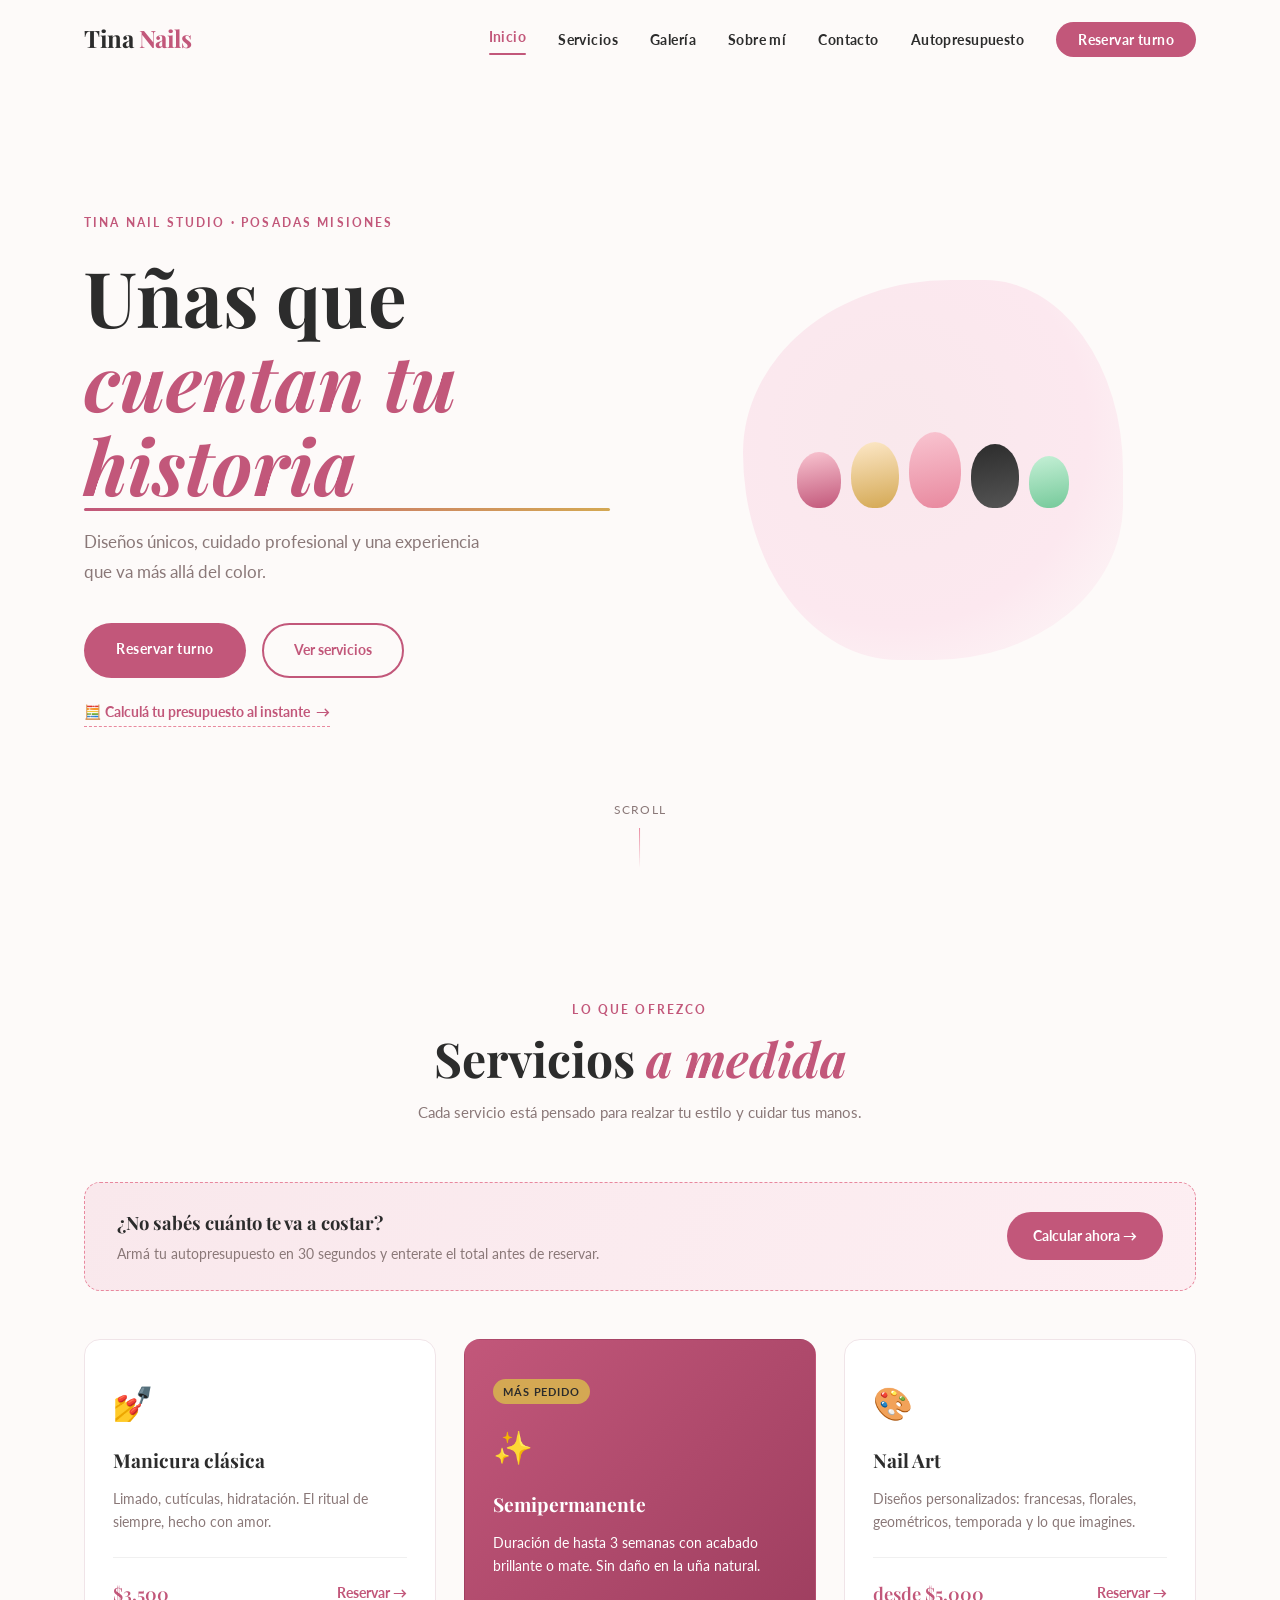
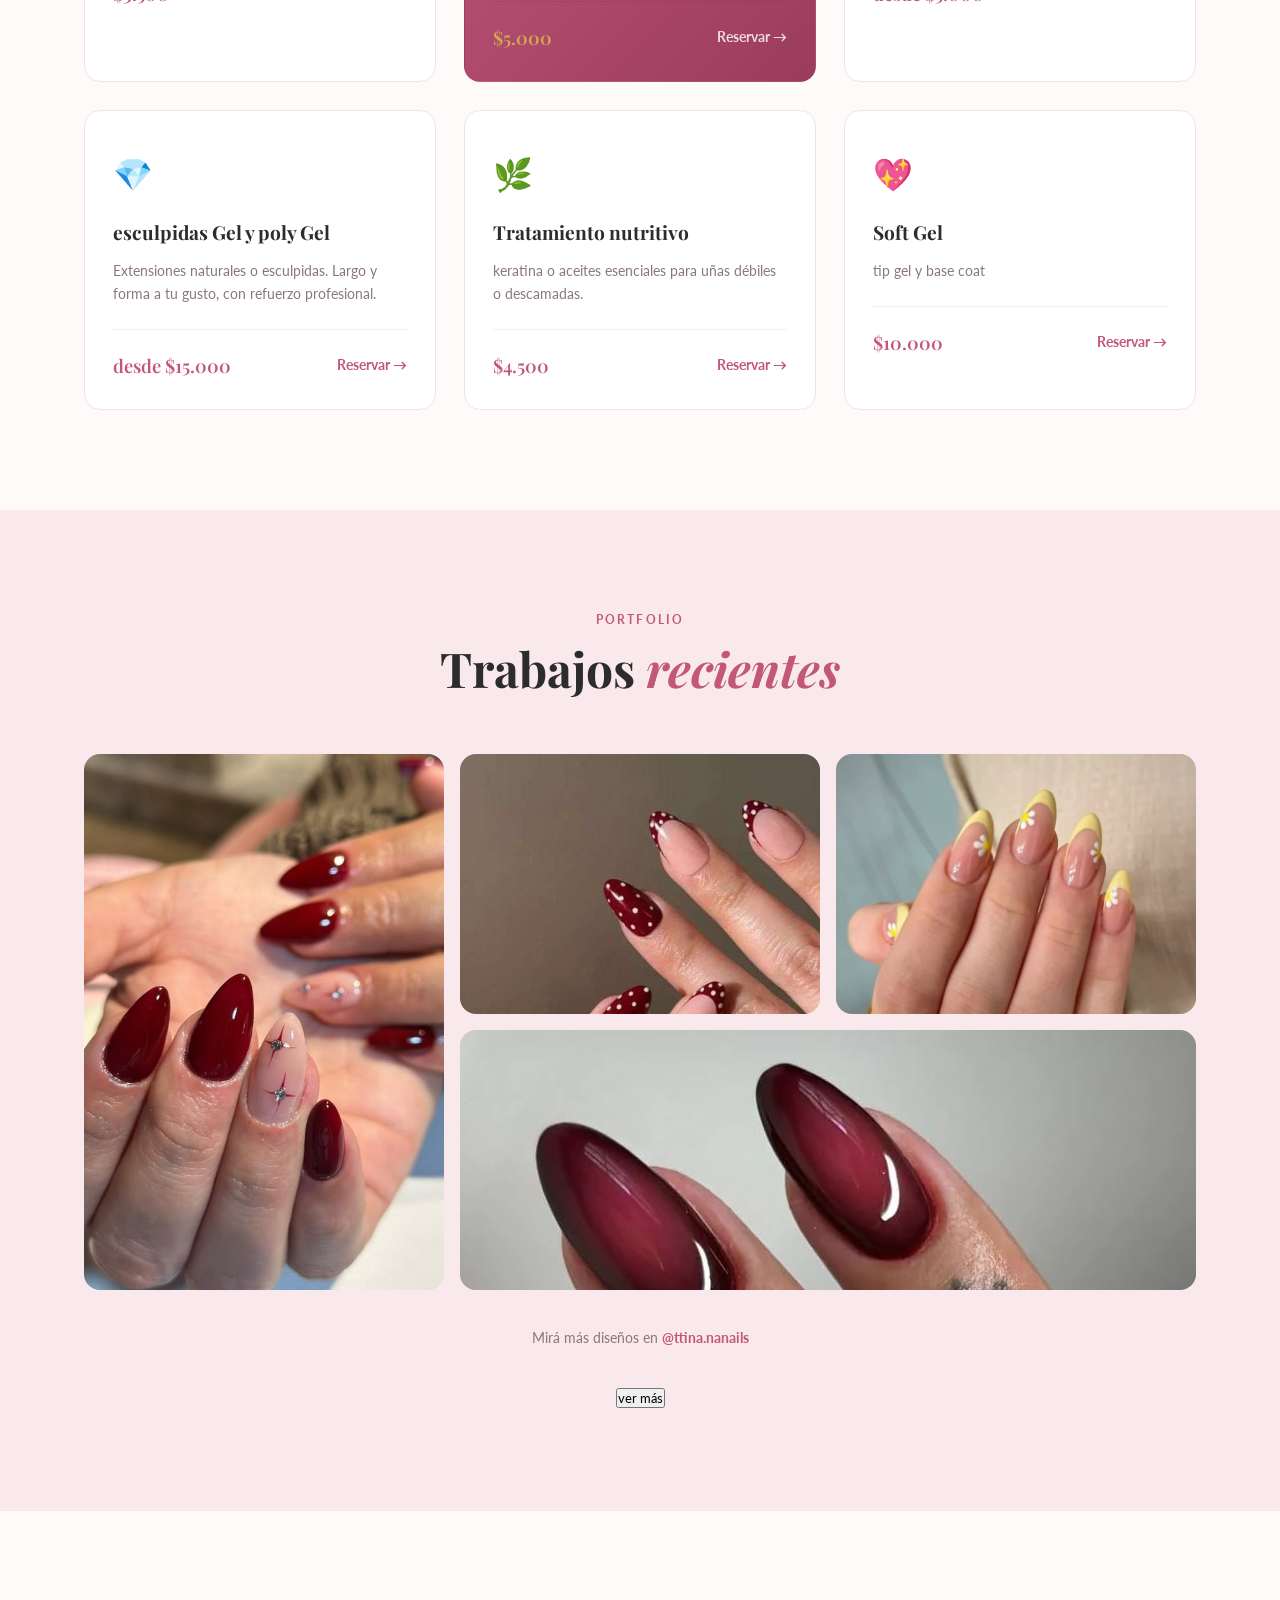
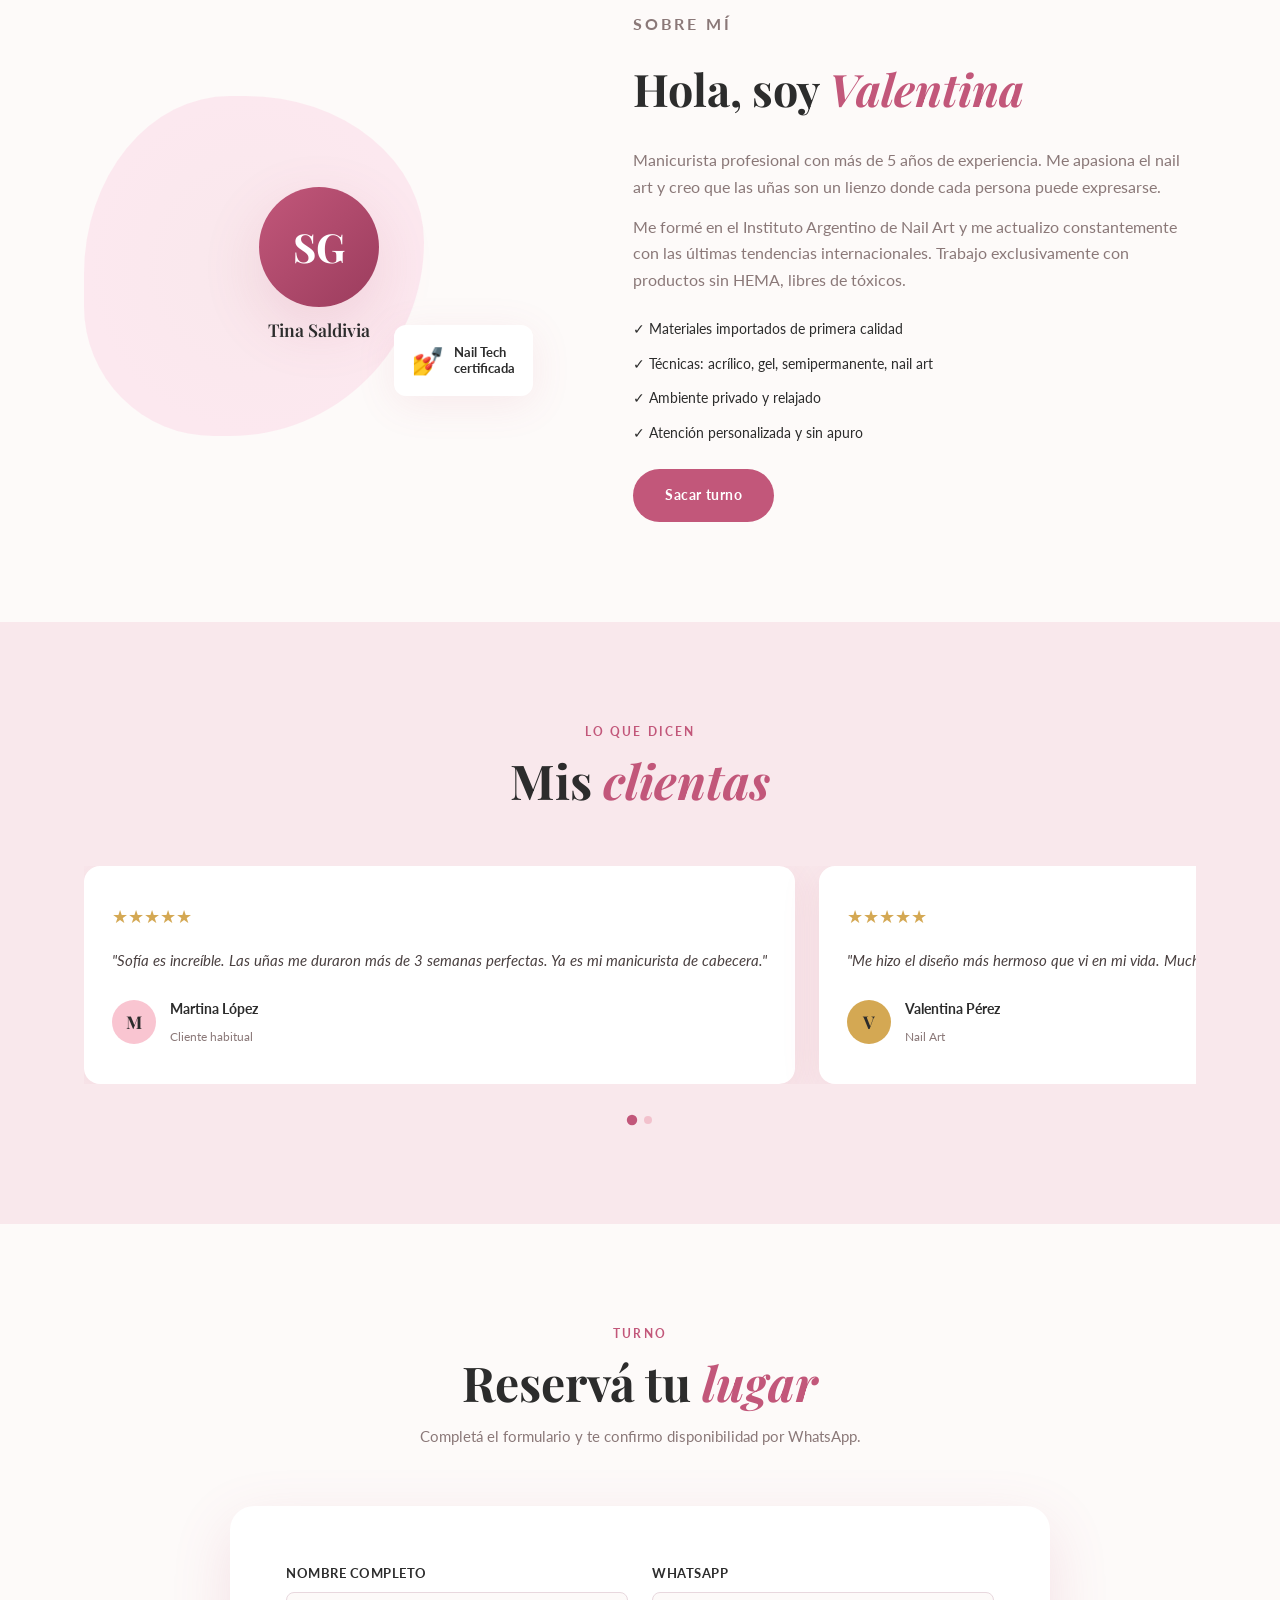
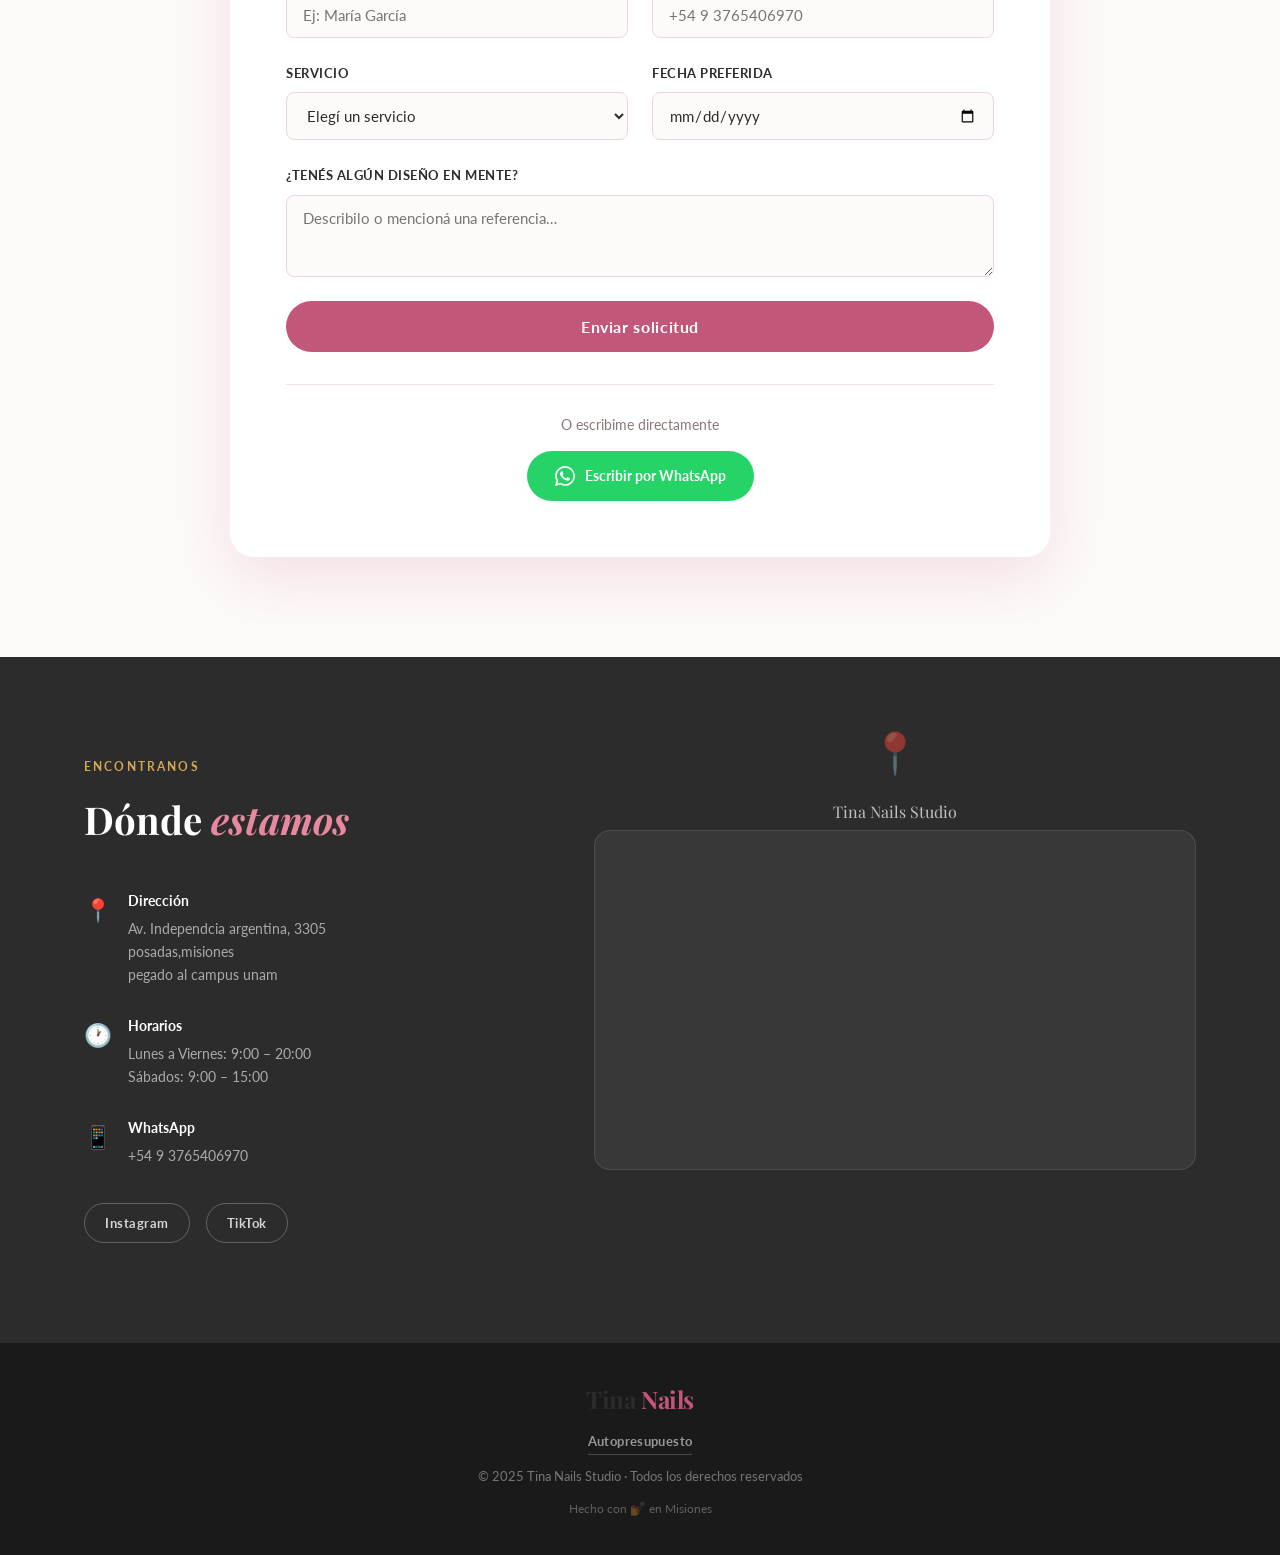
==== commit b9131d92: "Add files via upload" ====
--- a/index.html
+++ b/index.html
@@ -294,7 +294,7 @@
           </div>
           <div class="form-group">
             <label for="tel">WhatsApp</label>
-            <input type="tel" id="tel" placeholder="+54 9 3764232429" />
+            <input type="tel" id="tel" placeholder="+54 9 3765406970" />
           </div>
           <div class="form-group">
             <label for="servicio">Servicio</label>
@@ -357,7 +357,7 @@
           <span class="info-icon">📱</span>
           <div>
             <strong>WhatsApp</strong>
-            <p>+54 9 3764232429</p>
+            <p>+54 9 3765406970</p>
           </div>
         </div>
         <div class="redes">
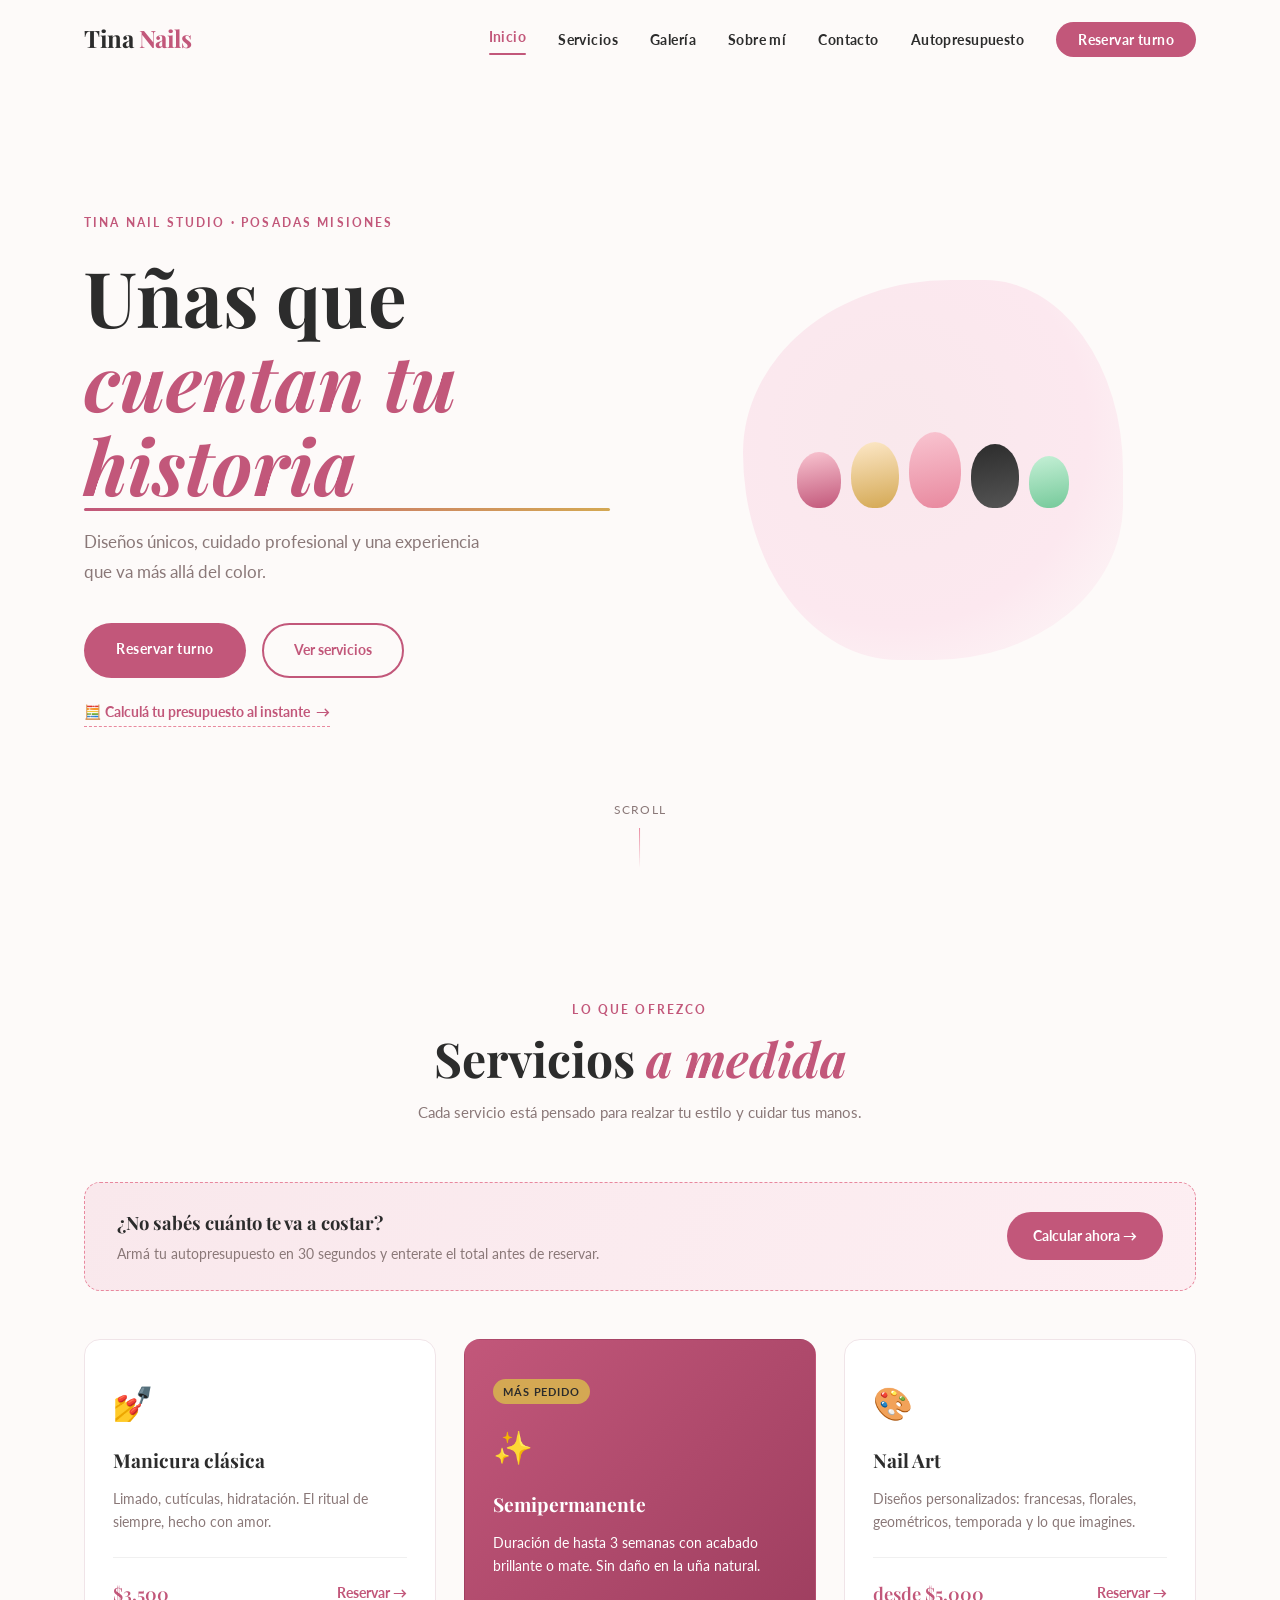
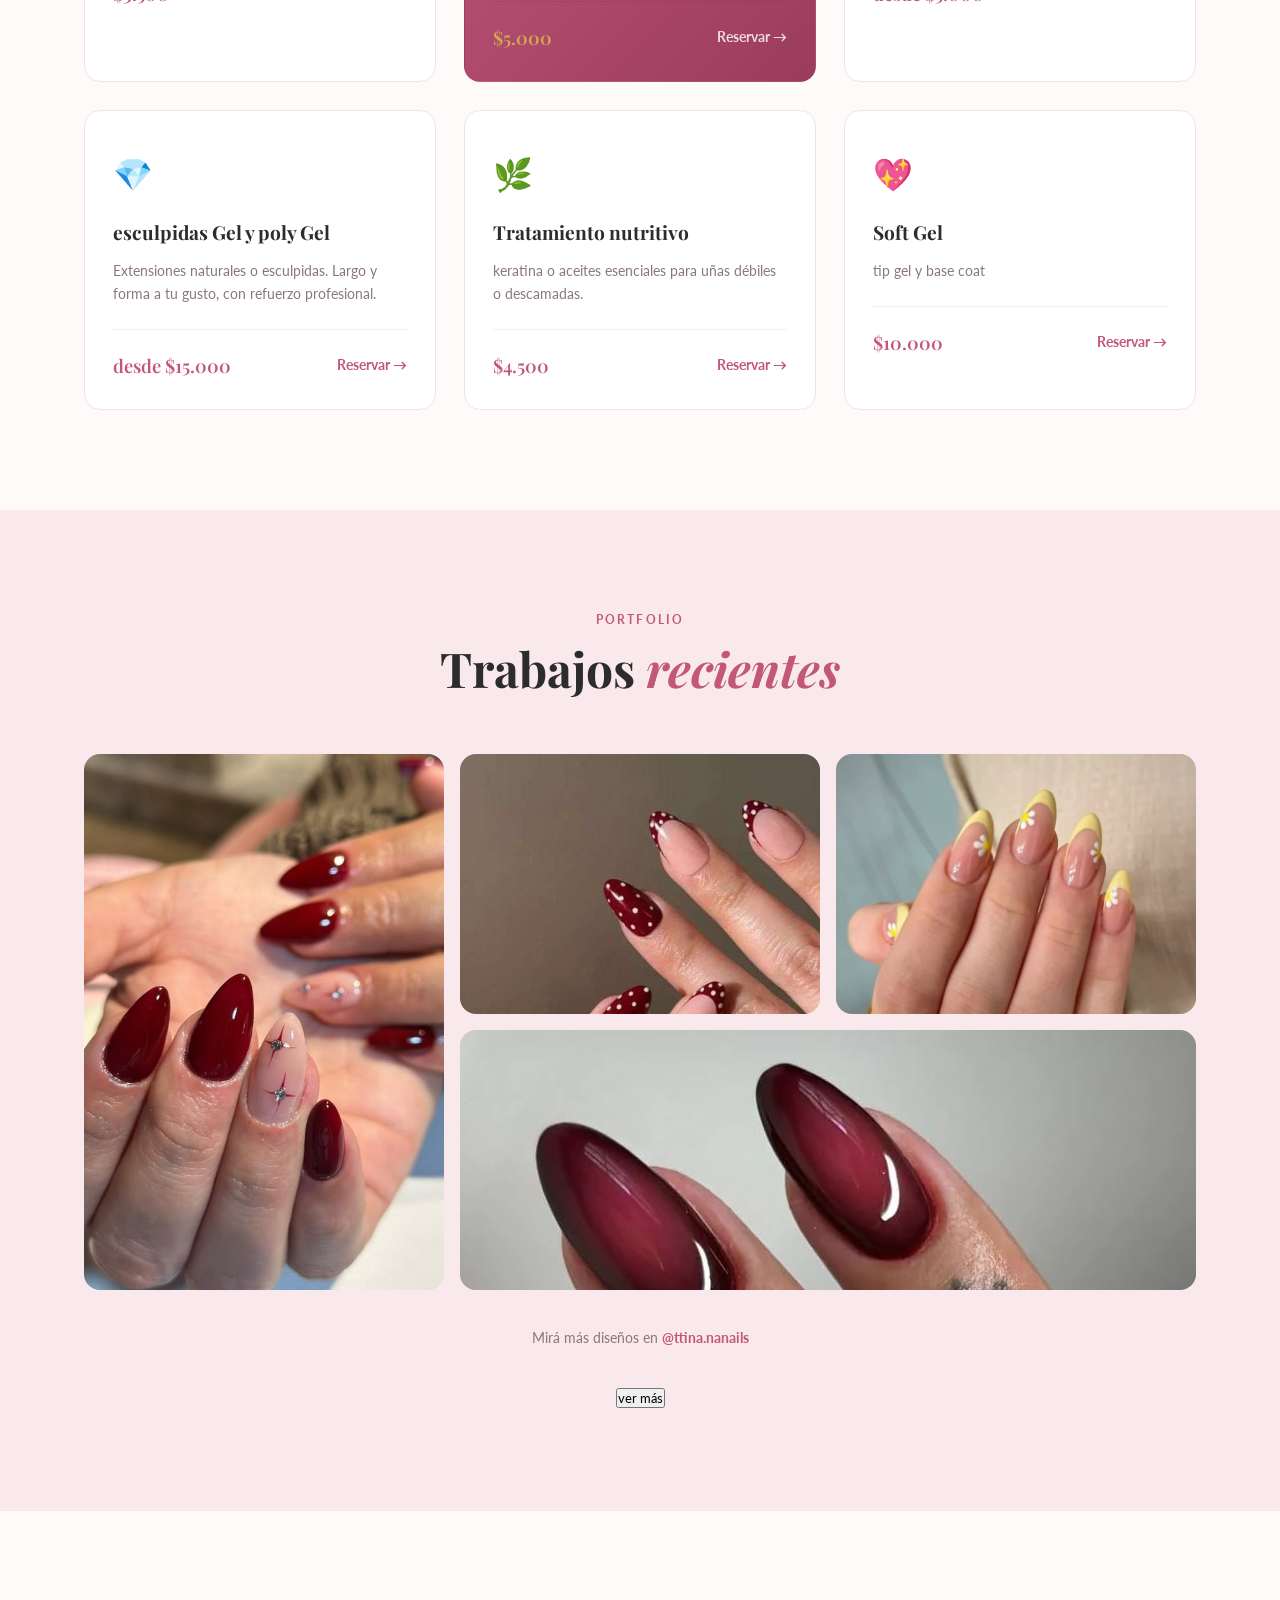
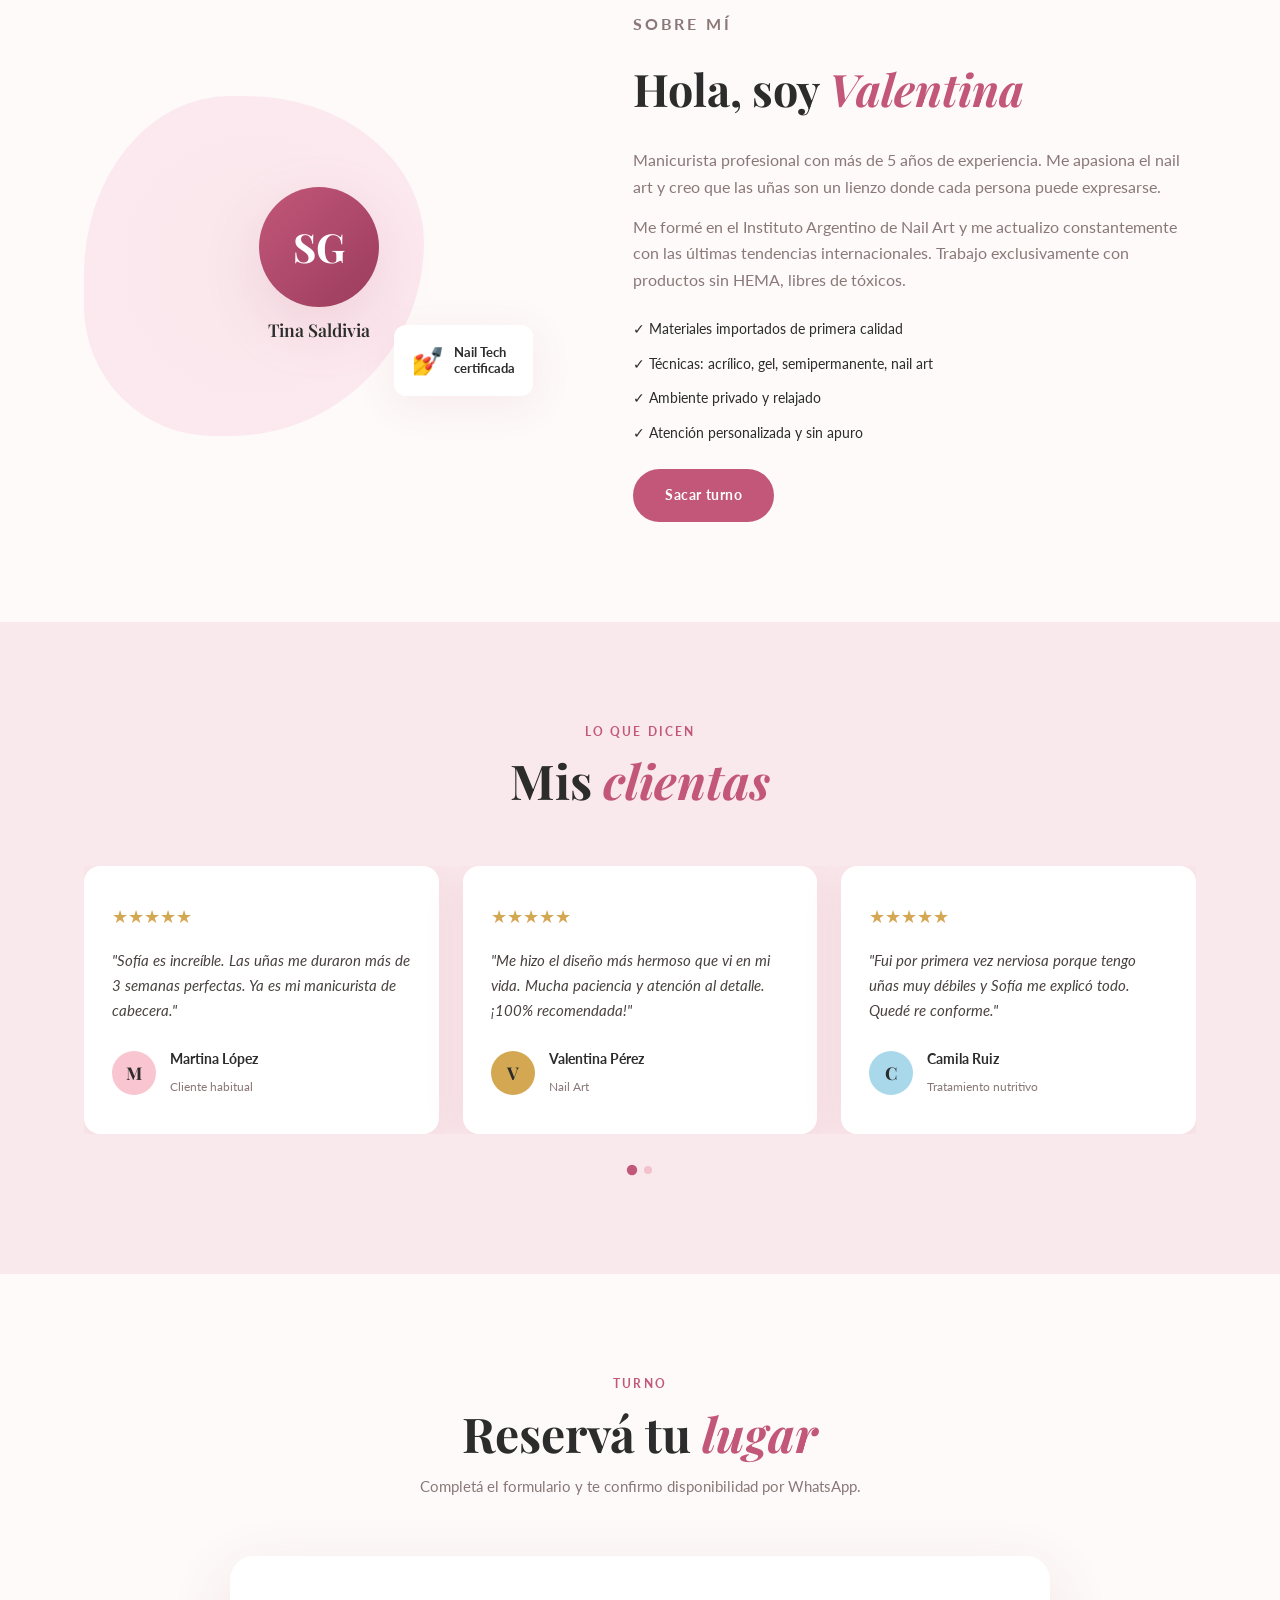
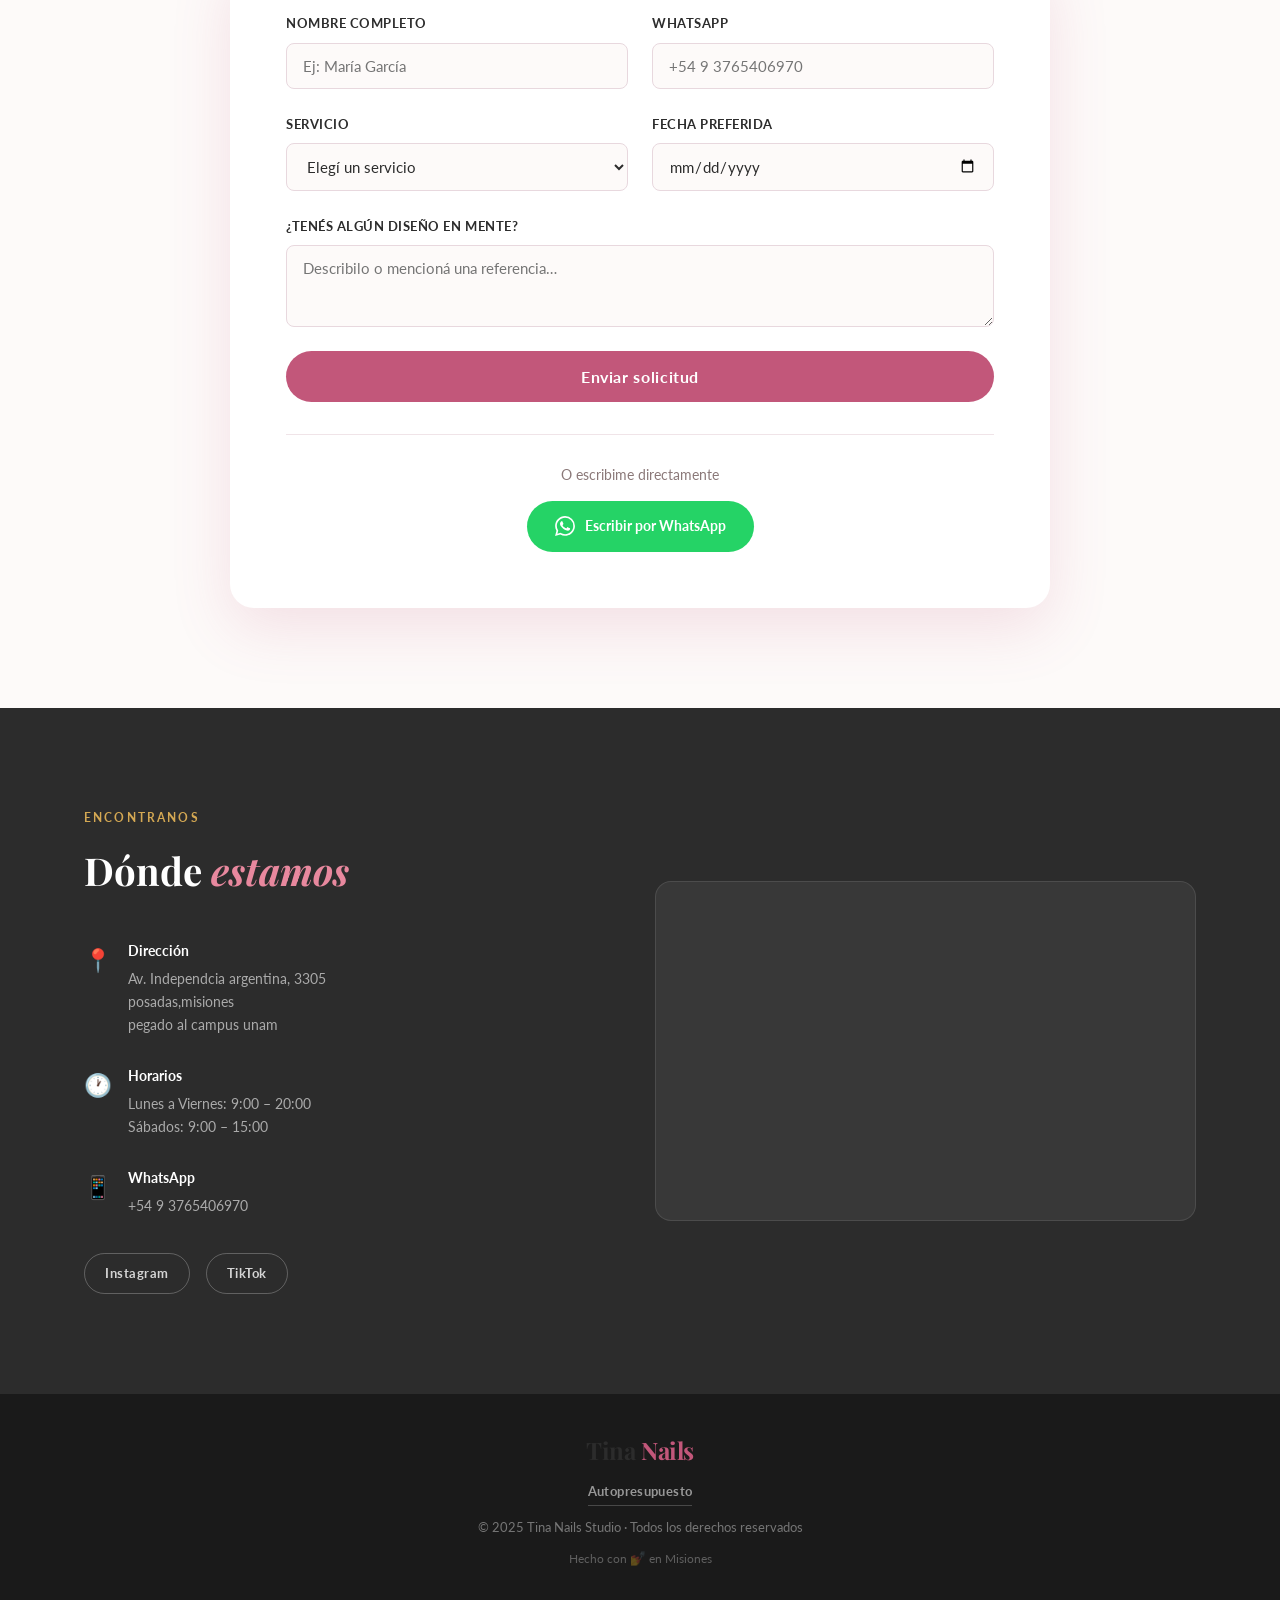
==== commit 6592bf39: "Add files via upload" ====
--- a/index.html
+++ b/index.html
@@ -323,7 +323,7 @@
         </div>
         <div class="form-whatsapp">
           <p>O escribime directamente</p>
-          <a href="https://wa.me/5493764232429" target="_blank" rel="noopener" class="btn-whatsapp">
+          <a href="https://wa.me/5493765406970" target="_blank" rel="noopener" class="btn-whatsapp">
             <svg viewBox="0 0 24 24" fill="currentColor" width="20"><path d="M17.472 14.382c-.297-.149-1.758-.867-2.03-.967-.273-.099-.471-.148-.67.15-.197.297-.767.966-.94 1.164-.173.199-.347.223-.644.075-.297-.15-1.255-.463-2.39-1.475-.883-.788-1.48-1.761-1.653-2.059-.173-.297-.018-.458.13-.606.134-.133.298-.347.446-.52.149-.174.198-.298.298-.497.099-.198.05-.371-.025-.52-.075-.149-.669-1.612-.916-2.207-.242-.579-.487-.5-.669-.51a12.8 12.8 0 0 0-.57-.01c-.198 0-.52.074-.792.372-.272.297-1.04 1.016-1.04 2.479 0 1.462 1.065 2.875 1.213 3.074.149.198 2.096 3.2 5.077 4.487.709.306 1.262.489 1.694.625.712.227 1.36.195 1.871.118.571-.085 1.758-.719 2.006-1.413.248-.694.248-1.289.173-1.413-.074-.124-.272-.198-.57-.347m-5.421 7.403h-.004a9.87 9.87 0 0 1-5.031-1.378l-.361-.214-3.741.982.998-3.648-.235-.374a9.86 9.86 0 0 1-1.51-5.26c.001-5.45 4.436-9.884 9.888-9.884 2.64 0 5.122 1.03 6.988 2.898a9.825 9.825 0 0 1 2.893 6.994c-.003 5.45-4.437 9.884-9.885 9.884m8.413-18.297A11.815 11.815 0 0 0 12.05 0C5.495 0 .16 5.335.157 11.892c0 2.096.547 4.142 1.588 5.945L.057 24l6.305-1.654a11.882 11.882 0 0 0 5.683 1.448h.005c6.554 0 11.89-5.335 11.893-11.893a11.821 11.821 0 0 0-3.48-8.413Z"/></svg>
             Escribir por WhatsApp
           </a>
@@ -362,14 +362,17 @@
         </div>
         <div class="redes">
           <a href="https://instagram.com/ttina.nanails?igsh=dDE1a2VkemU4ZWNw" target="_blank" rel="noopener" class="red-link">Instagram</a>
-          <a href="https://vt.tiktok.com/ZSCrrnAye/" target="_blank" rel="noopener" class="red-link">TikTok</a>
+          <a href="https://www.tiktok.com/@ttina.nanails?_r=1&_t=ZS-9Bb0tSg0KG4" target="_blank" rel="noopener" class="red-link">TikTok</a>
         </div>
       </div>
       <div class="mapa-placeholder">
         <div class="mapa-inner">
-          <span>📍</span>
-          <p>Tina Nails Studio</p>
-          <small><iframe src="https://www.google.com/maps/embed?pb=!1m18!1m12!1m3!1d3541.0730451011245!2d-55.8854955!3d-27.435834199999995!2m3!1f0!2f0!3f0!3m2!1i1024!2i768!4f13.1!3m3!1m2!1s0x9457b95dc71dfe43%3A0x911c892daba241a2!2sTina%20Nails%20Studio!5e0!3m2!1ses!2sar!4v1786035600541!5m2!1ses!2sar" width="600" height="450" style="border:0;" allowfullscreen="" loading="lazy" referrerpolicy="strict-origin-when-cross-origin"></iframe></iframe></small>
+        <iframe
+          title="Ubicación de Tina Nails Studio"
+          src="https://www.google.com/maps/embed?pb=!1m18!1m12!1m3!1d3541.0730451011245!2d-55.8854955!3d-27.435834199999995!2m3!1f0!2f0!3f0!3m2!1i1024!2i768!4f13.1!3m3!1m2!1s0x9457b95dc71dfe43%3A0x911c892daba241a2!2sTina%20Nails%20Studio!5e0!3m2!1ses!2sar!4v1786035600541!5m2!1ses!2sar"
+          allowfullscreen=""
+          loading="lazy"
+          referrerpolicy="strict-origin-when-cross-origin"></iframe>
         </div>
       </div>
     </div>
--- a/style.css
+++ b/style.css
@@ -27,12 +27,13 @@
   background: var(--off-white);
   color: var(--text-body);
   line-height: 1.7;
-  overflow-x: hidden;
+  overflow-x: clip;
 }
 img { display: block; max-width: 100%; }
 a { text-decoration: none; color: inherit; }
 ul { list-style: none; }
 input, select, textarea, button { font-family: inherit; }
+button, input, select, textarea { max-width: 100%; }
 
 /* ---------- UTILITIES ---------- */
 .container {
@@ -154,6 +155,8 @@
   border: none;
   cursor: pointer;
   padding: 6px;
+  z-index: 1001;
+  flex-shrink: 0;
 }
 .burger span {
   display: block;
@@ -168,6 +171,7 @@
    ============================ */
 .hero {
   min-height: 100vh;
+  min-height: 100svh;
   display: flex;
   align-items: center;
   padding: 120px 24px 80px;
@@ -456,7 +460,7 @@
   position: fixed; inset: 0;
   background: rgba(0,0,0,.88);
   z-index: 3000;
-  display: flex;
+  display: none;
   align-items: center;
   justify-content: center;
   padding: 24px;
@@ -587,7 +591,8 @@
   transition: transform .5s cubic-bezier(.4,0,.2,1);
 }
 .testimonio-card {
-  min-width: calc(33.333% - 16px);
+  flex: 0 0 calc((100% - 48px) / 3);
+  min-width: 0;
   background: #fff;
   border-radius: var(--radius);
   padding: 36px 28px;
@@ -732,15 +737,19 @@
   background: rgba(255,255,255,.06);
   border: 1.5px solid rgba(255,255,255,.1);
   border-radius: var(--radius);
-  height: 340px;
-  display: flex;
-  align-items: center;
-  justify-content: center;
-}
-.mapa-inner { text-align: center; color: rgba(255,255,255,.5); }
+  height: clamp(280px, 38vw, 340px);
+  overflow: hidden;
+}
+.mapa-inner { width: 100%; height: 100%; text-align: center; color: rgba(255,255,255,.5); }
 .mapa-inner span { font-size: 2.5rem; display: block; margin-bottom: 12px; }
 .mapa-inner p { font-family: 'Playfair Display', serif; color: rgba(255,255,255,.7); font-size: 1rem; }
 .mapa-inner small { font-size: .8rem; }
+.mapa-inner iframe {
+  display: block;
+  width: 100%;
+  height: 100%;
+  border: 0;
+}
 
 /* ============================
    FOOTER
@@ -793,16 +802,20 @@
   .sobre-grid { grid-template-columns: 1fr; gap: 48px; }
   .sobre-visual { display: flex; justify-content: center; }
   .sobre-blob { width: 260px; height: 260px; }
-  .stats-grid { grid-template-columns: repeat(2,1fr); gap: 28px; }
+  .testimonio-card { flex-basis: calc((100% - 24px) / 2); }
 }
 
 @media (max-width: 768px) {
-  .hero { flex-direction: column; padding-top: 100px; text-align: center; gap: 40px; }
+  .container { padding-left: 20px; padding-right: 20px; }
+  .section-header { margin-bottom: 40px; }
+  .hero { flex-direction: column; justify-content: center; padding: 104px 20px 64px; text-align: center; gap: 28px; }
   .hero-content { order: 2; }
   .hero-visual { order: 1; }
   .hero-cta { justify-content: center; }
   .hero-sub { margin: 0 auto 36px; }
   .hero-accent::after { display: none; }
+  .hero-blob { width: clamp(220px, 70vw, 320px); height: clamp(220px, 70vw, 320px); }
+  .hero-title { font-size: clamp(2.45rem, 12vw, 4rem); }
 
   .burger { display: flex; }
   .nav-links {
@@ -813,29 +826,53 @@
     flex-direction: column;
     justify-content: center;
     align-items: center;
-    gap: 40px;
+    gap: clamp(18px, 4vh, 32px);
     z-index: 999;
     font-size: 1.2rem;
+    overflow-y: auto;
+    padding: calc(82px + env(safe-area-inset-top)) 24px calc(24px + env(safe-area-inset-bottom));
   }
   .nav-links.open { display: flex; }
+  body.menu-open { overflow: hidden; }
 
   .servicios-grid { grid-template-columns: 1fr; }
   .presupuesto-banner { flex-direction: column; text-align: center; padding: 24px; }
   .galeria-grid { grid-template-columns: 1fr 1fr; grid-template-rows: 200px 200px 200px; }
   .gi-tall { grid-row: span 1; }
   .gi-wide { grid-column: span 2; }
-  .testimonios-slider { overflow-x: auto; }
-  .testimonio-card { min-width: 280px; }
+  .testimonio-card { flex-basis: 100%; }
   .form-card { padding: 32px 24px; }
   .form-grid { grid-template-columns: 1fr; }
   .contacto-grid { grid-template-columns: 1fr; gap: 40px; }
-  .stats-grid { grid-template-columns: repeat(2,1fr); }
+  .mapa-placeholder { height: 300px; }
+  .toast { left: 20px; right: 20px; bottom: 20px; max-width: none; text-align: center; }
 }
 
 @media (max-width: 480px) {
+  .container { padding-left: 16px; padding-right: 16px; }
+  .nav-inner { padding-left: 16px; padding-right: 16px; }
+  .hero { padding-left: 16px; padding-right: 16px; }
+  .hero-cta { flex-direction: column; align-items: stretch; }
+  .hero-cta a { width: 100%; text-align: center; }
+  .hero-presupuesto-link { justify-content: center; }
+  .hero-scroll { display: none; }
+  .nail-art-preview { gap: 6px; transform: scale(.82); }
+  .servicios, .galeria, .sobre-mi, .testimonios, .reservar, .contacto { padding: 72px 0; }
+  .section-header h2 { font-size: clamp(1.85rem, 10vw, 2.4rem); }
   .galeria-grid { grid-template-columns: 1fr; }
   .gi-wide { grid-column: span 1; }
-  .stats-grid { grid-template-columns: 1fr 1fr; }
+  .galeria-grid { grid-auto-rows: 230px; grid-template-rows: none; }
+  .servicio-card { padding: 28px 22px 24px; }
+  .presupuesto-banner { padding: 20px 16px; }
+  .presupuesto-banner-btn { width: 100%; text-align: center; }
+  .sobre-badge { right: 0; bottom: 20px; }
+  .sobre-blob { width: min(260px, 75vw); height: min(260px, 75vw); }
+  .form-card { padding: 24px 16px; border-radius: 16px; }
+  .form-group input, .form-group select, .form-group textarea { font-size: 16px; }
+  .btn-whatsapp { width: 100%; justify-content: center; padding-inline: 16px; }
+  .contacto-info h2 { font-size: 2rem; }
+  .redes { flex-wrap: wrap; }
+  .mapa-placeholder { height: 260px; }
 }
 
 /* ============================
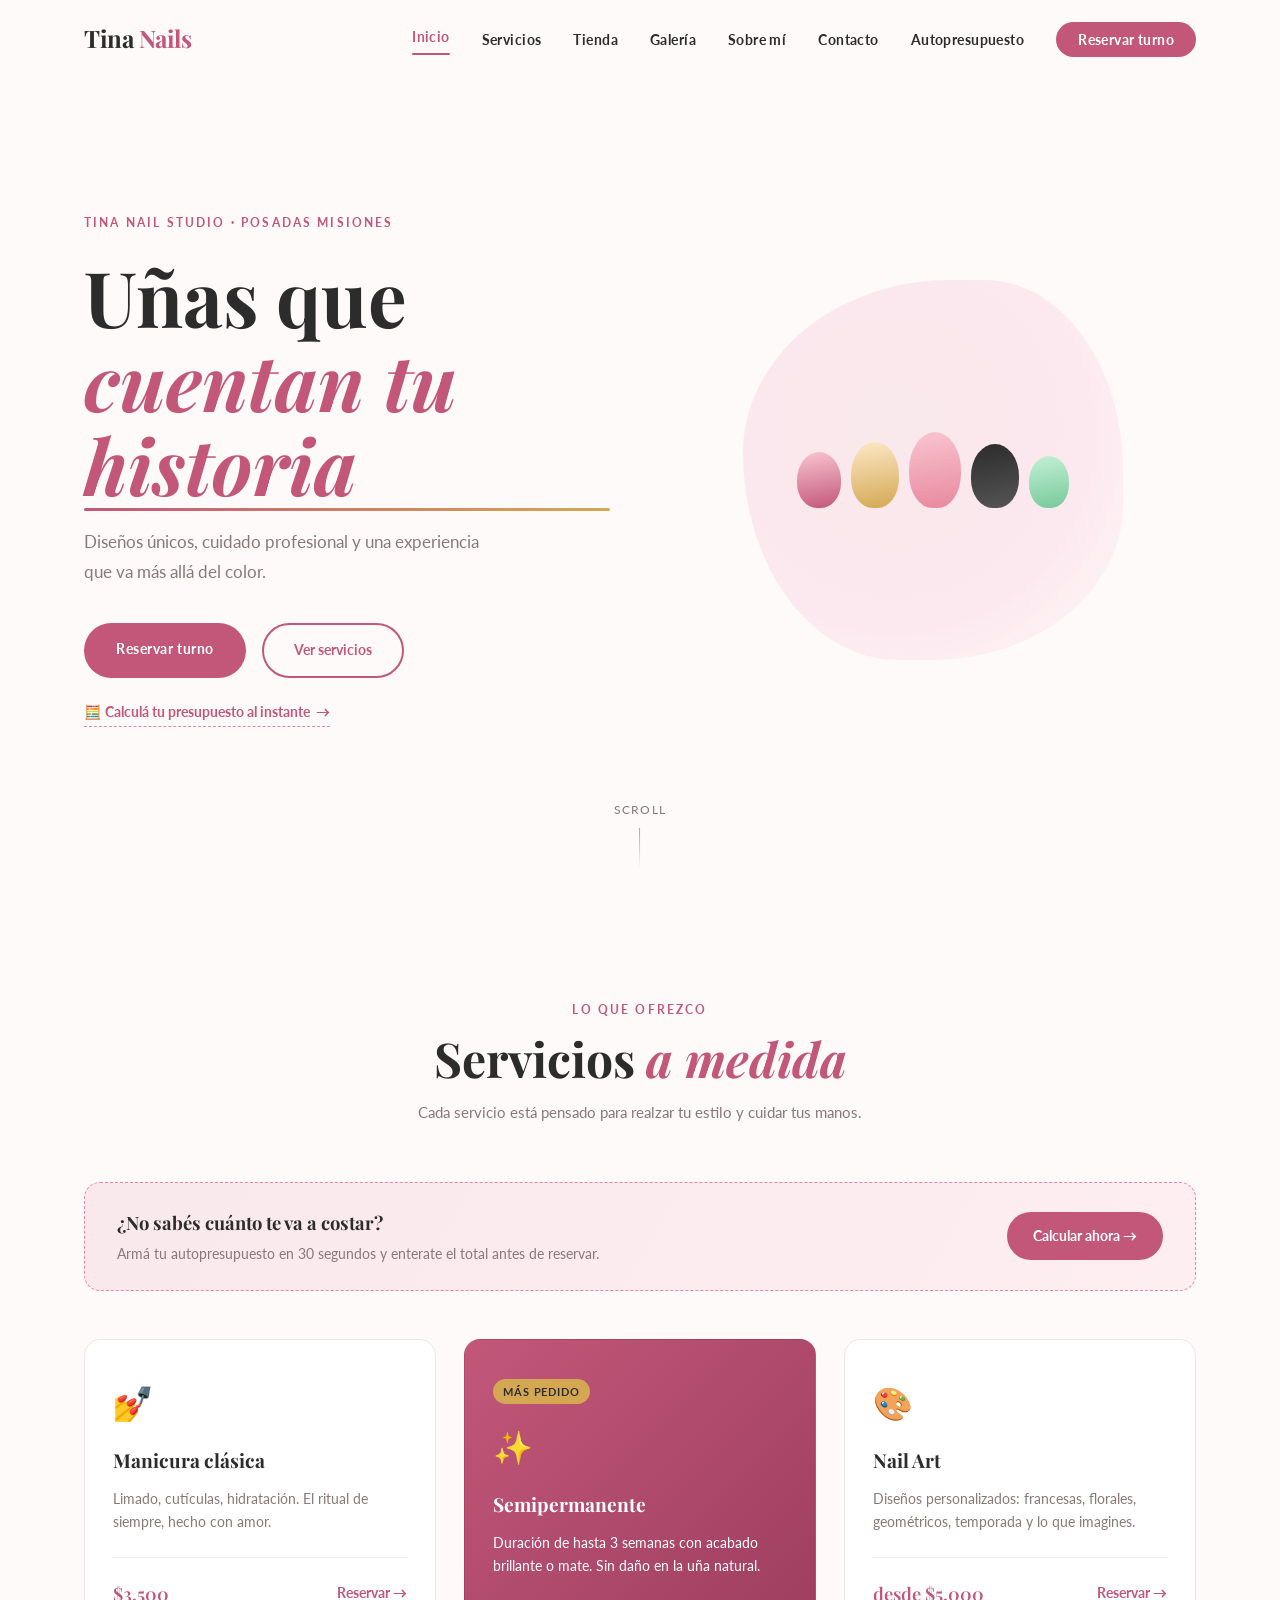
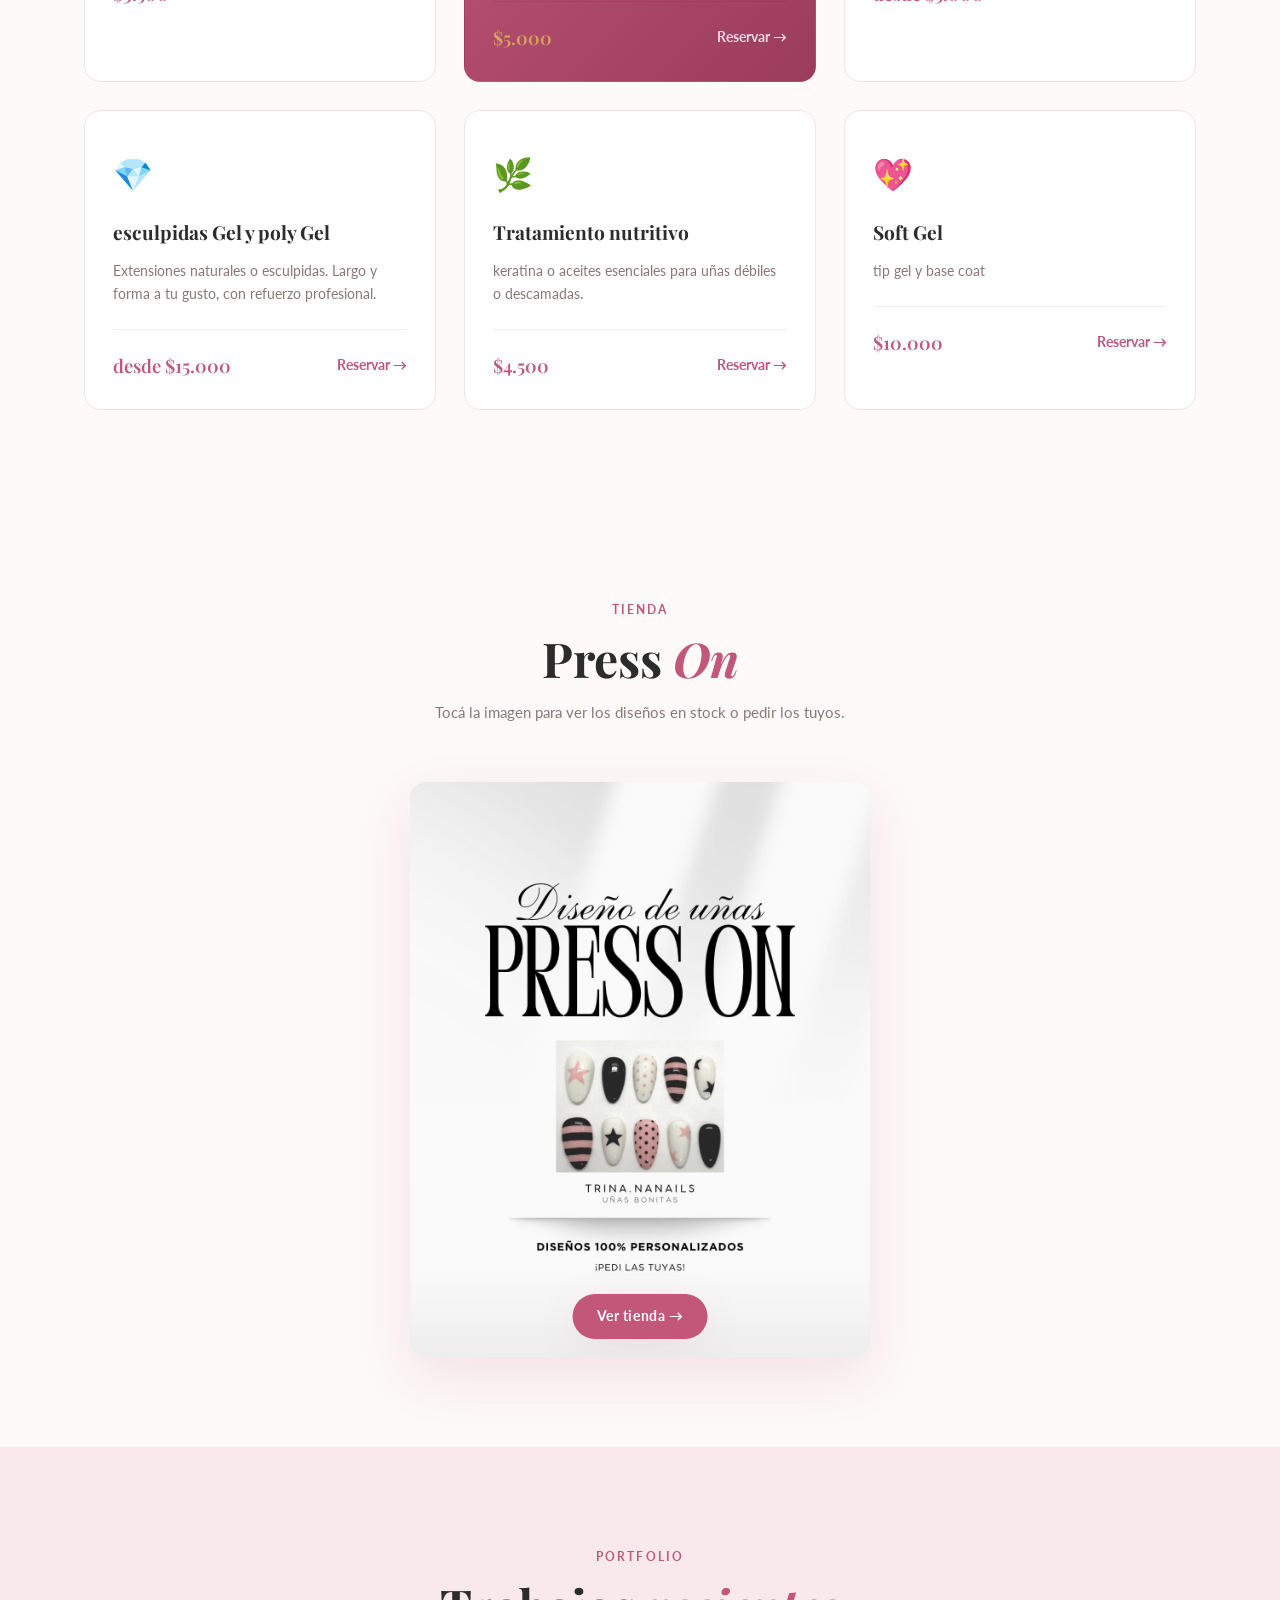
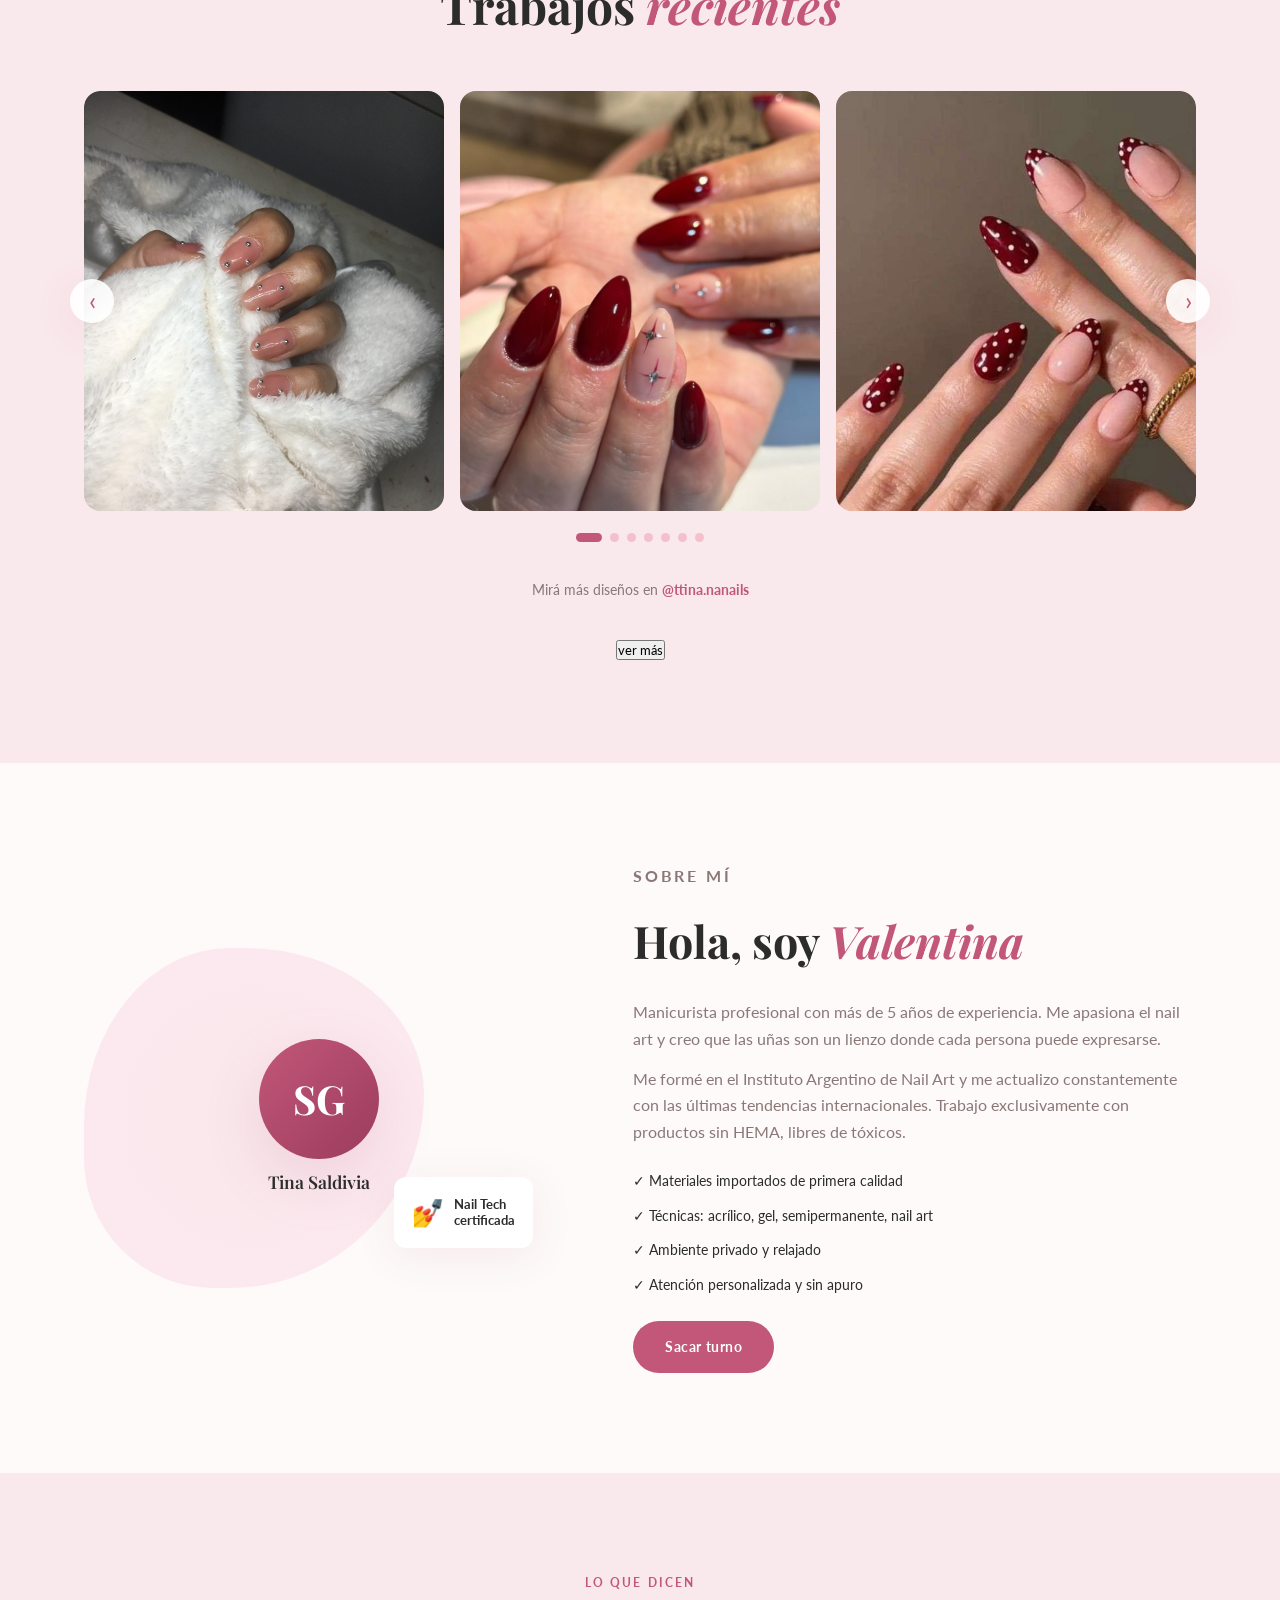
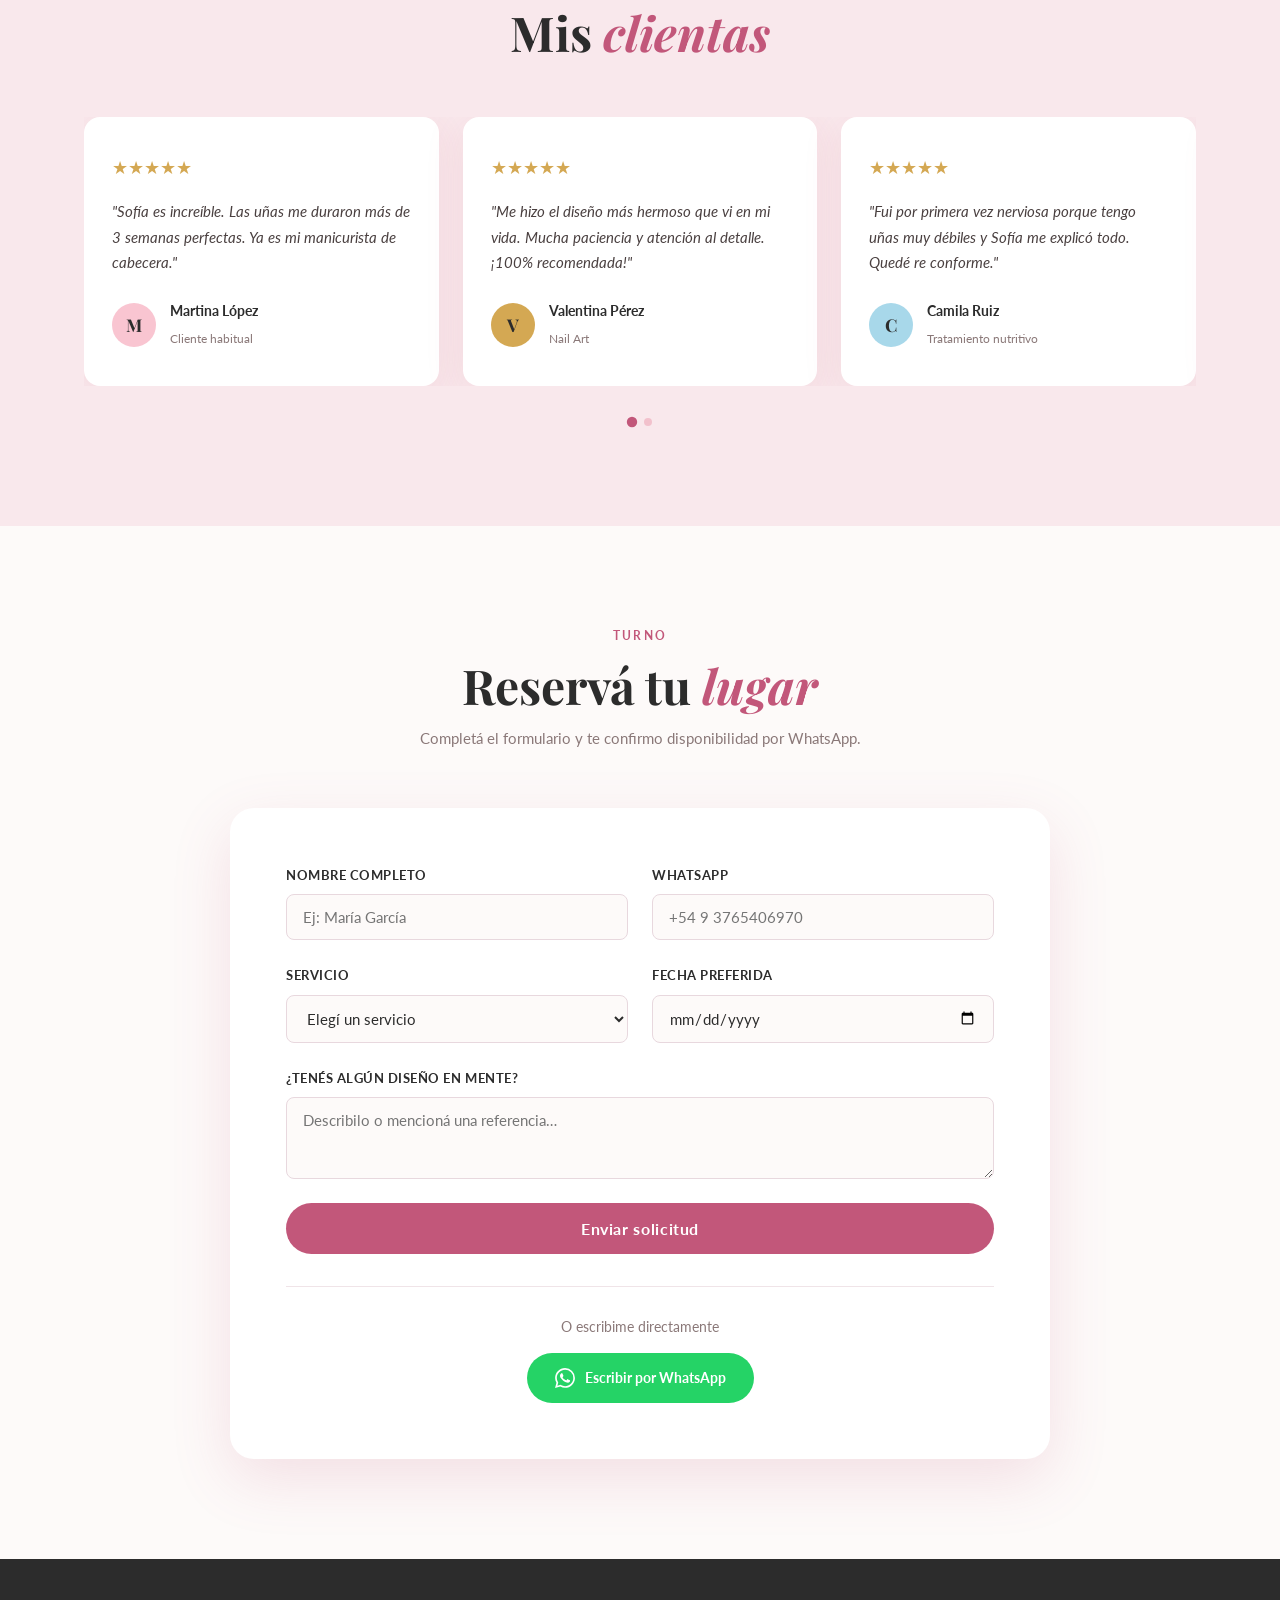
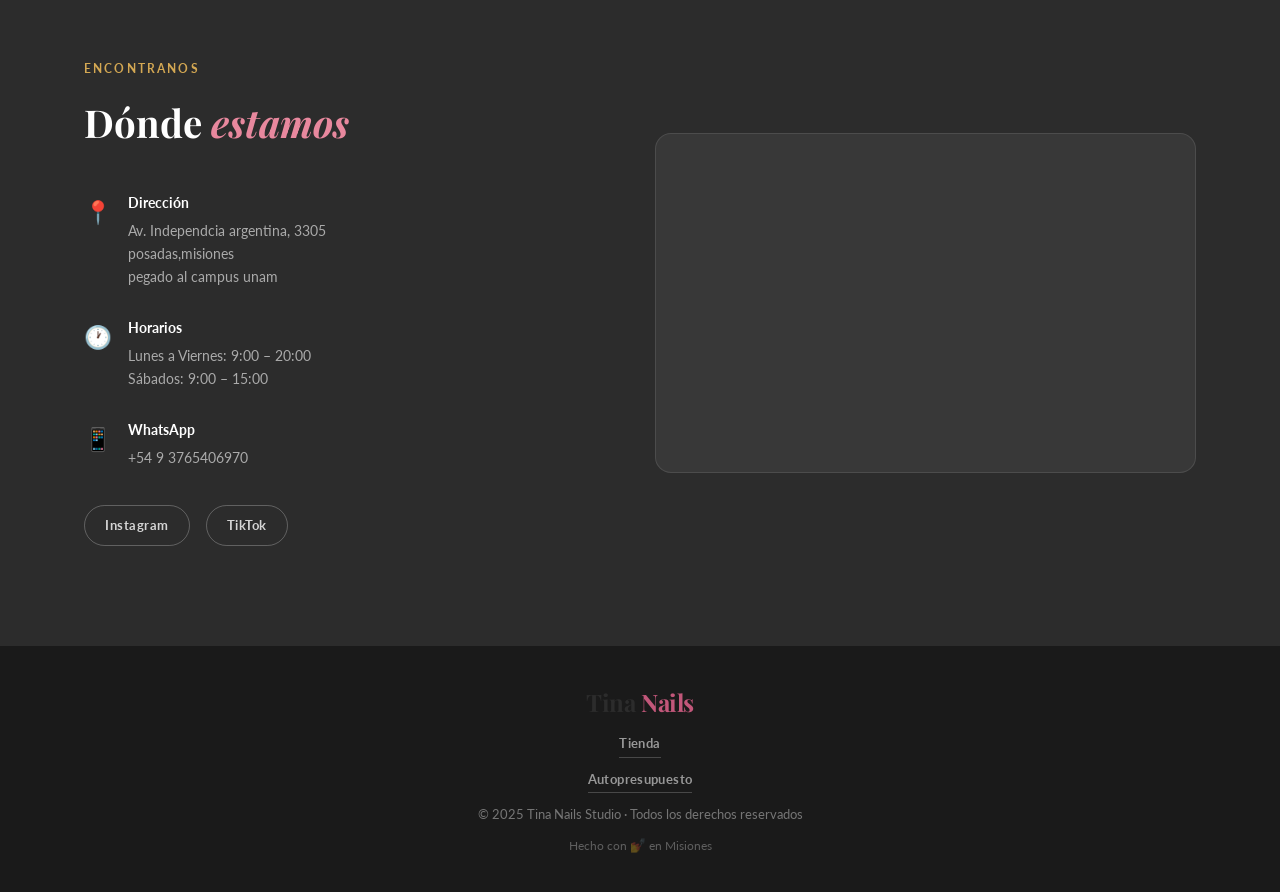
==== commit 1b329199: "Add files via upload" ====
--- a/index.html
+++ b/index.html
@@ -8,6 +8,9 @@
   <link rel="preconnect" href="https://fonts.gstatic.com" crossorigin />
   <link href="https://fonts.googleapis.com/css2?family=Playfair+Display:ital,wght@0,400;0,600;0,700;1,400&family=Lato:wght@300;400;700&display=swap" rel="stylesheet" />
   <link rel="stylesheet" href="style.css" />
+  <meta name="theme-color" content="#F9E8EC" />
+  <meta name="apple-mobile-web-app-capable" content="yes" />
+  <meta name="format-detection" content="telephone=no" />
 </head>
 <body>
 
@@ -15,12 +18,13 @@
   <nav class="navbar" id="navbar">
     <div class="nav-inner">
       <a href="#inicio" class="nav-logo">Tina <span>Nails</span></a>
-      <button class="burger" id="burger" aria-label="Abrir menú">
+      <button class="burger" id="burger" type="button" aria-label="Abrir menú" aria-controls="navLinks" aria-expanded="false">
         <span></span><span></span><span></span>
       </button>
       <ul class="nav-links" id="navLinks">
         <li><a href="#inicio">Inicio</a></li>
         <li><a href="#servicios">Servicios</a></li>
+        <li><a href="tienda.html">Tienda</a></li>
         <li><a href="#galeria">Galería</a></li>
         <li><a href="#sobre-mi">Sobre mí</a></li>
         <li><a href="#contacto">Contacto</a></li>
@@ -148,6 +152,21 @@
     </div>
   </section>
 
+  <!-- TIENDA / PRESS ON -->
+  <section class="tienda-home" id="tienda">
+    <div class="container">
+      <div class="section-header">
+        <p class="eyebrow">Tienda</p>
+        <h2>Press <em>On</em></h2>
+        <p class="section-sub">Tocá la imagen para ver los diseños en stock o pedir los tuyos.</p>
+      </div>
+      <a href="tienda.html" class="tienda-home-link" aria-label="Ir a la tienda de Press On">
+        <img src="img/caratula.jpg" alt="Diseño de uñas Press On, diseños 100% personalizados" loading="lazy" />
+        <span class="tienda-home-cta">Ver tienda →</span>
+      </a>
+    </div>
+  </section>
+
   <!-- GALERÍA -->
   <section class="galeria" id="galeria">
     <div class="container">
@@ -155,28 +174,51 @@
         <p class="eyebrow">Portfolio</p>
         <h2>Trabajos <em>recientes</em></h2>
       </div>
-      <div class="galeria-grid">
-
-        <div class="galeria-item gi-tall">
-          <img src="img/foto1.jpg" alt="Soft Gel" />
-          <div class="galeria-overlay"><span>Soft Gel</span></div>
-        </div>
-
-        <div class="galeria-item">
-          <img src="img/foto2.jpg" alt="Capping en gel" />
-          <div class="galeria-overlay"><span>Capping en gel</span></div>
-        </div>
-
-        <div class="galeria-item">
-          <img src="img/foto3.jpg" alt="Esculpidas en poli gel" />
-          <div class="galeria-overlay"><span>Esculpidas en poli gel</span></div>
-        </div>
-
-        <div class="galeria-item gi-wide">
-          <img src="img/foto4.jpg" alt="Aura effect" />
-          <div class="galeria-overlay"><span>Aura Effect</span></div>
-        </div>
-      </div>
+      <div class="galeria-carousel" id="galCarousel">
+        <button class="gal-arrow gal-prev" id="galPrev" aria-label="Anterior">‹</button>
+        <div class="gal-viewport">
+          <div class="gal-track" id="galTrack">
+          <div class="galeria-slide">
+            <img src="img/dual-sandwich.jpg" alt="Esculpidas Dual sandwich" loading="lazy" />
+            <div class="galeria-overlay"><span>Esculpidas Dual sandwich</span></div>
+          </div>
+          <div class="galeria-slide">
+            <img src="img/foto1.jpg" alt="Soft Gel" loading="lazy" />
+            <div class="galeria-overlay"><span>Soft Gel</span></div>
+          </div>
+          <div class="galeria-slide">
+            <img src="img/foto2.jpg" alt="Capping en gel" loading="lazy" />
+            <div class="galeria-overlay"><span>Capping en gel</span></div>
+          </div>
+          <div class="galeria-slide">
+            <img src="img/foto3.jpg" alt="Esculpidas en poli gel" loading="lazy" />
+            <div class="galeria-overlay"><span>Esculpidas en poli gel</span></div>
+          </div>
+          <div class="galeria-slide">
+            <img src="img/foto4.jpg" alt="Aura Effect" loading="lazy" />
+            <div class="galeria-overlay"><span>Aura Effect</span></div>
+          </div>
+          <div class="galeria-slide">
+            <img src="img/foto5.jpg" alt="Nail Art" loading="lazy" />
+            <div class="galeria-overlay"><span>Nail Art</span></div>
+          </div>
+          <div class="galeria-slide">
+            <img src="img/WhatsApp 1.jpg" alt="Semipermanente" loading="lazy" />
+            <div class="galeria-overlay"><span>Semipermanente</span></div>
+          </div>
+          <div class="galeria-slide">
+            <img src="img/WhatsApp 2.jpg" alt="Diseño personalizado" loading="lazy" />
+            <div class="galeria-overlay"><span>Diseño personalizado</span></div>
+          </div>
+          <div class="galeria-slide">
+            <img src="img/WhatsApp 3.jpg" alt="Manicura clásica" loading="lazy" />
+            <div class="galeria-overlay"><span>Manicura clásica</span></div>
+          </div>
+          </div>
+        </div>
+        <button class="gal-arrow gal-next" id="galNext" aria-label="Siguiente">›</button>
+      </div>
+      <div class="gal-dots" id="galDots"></div>
       <p class="galeria-note">
         Mirá más diseños en
         <a href="https://instagram.com/ttina.nanails?igsh=dDE1a2VkemU4ZWNw" target="_blank" rel="noopener">@ttina.nanails</a>
@@ -382,6 +424,7 @@
   <footer class="footer">
     <div class="container footer-inner">
       <a href="#inicio" class="nav-logo">Tina <span>Nails</span></a>
+      <a href="tienda.html" class="footer-presupuesto">Tienda</a>
       <a href="presupuesto.html" target="_self" class="footer-presupuesto">Autopresupuesto</a>
       <p>© 2025 Tina Nails Studio · Todos los derechos reservados</p>
       <p class="footer-love">Hecho con 💅 en Misiones</p>
--- a/style.css
+++ b/style.css
@@ -445,7 +445,7 @@
   opacity: 0;
   transition: opacity var(--transition);
 }
-.galeria-item:hover .galeria-overlay { opacity: 1; }
+.galeria-item:hover .galeria-overlay, .galeria-slide:hover .galeria-overlay { opacity: 1; }
 .galeria-overlay span {
   color: #fff;
   font-weight: 700;
@@ -453,6 +453,76 @@
   letter-spacing: .06em;
   text-transform: uppercase;
   text-shadow: 0 1px 4px rgba(0,0,0,.3);
+}
+
+/* Tienda en el inicio */
+.tienda-home { padding: 90px 0; background: var(--off-white); }
+.tienda-home-link {
+  display: block; position: relative;
+  max-width: 460px; margin: 40px auto 0;
+  border-radius: var(--radius); overflow: hidden;
+  box-shadow: var(--shadow-lg);
+  transition: transform var(--transition), box-shadow var(--transition);
+}
+.tienda-home-link:hover { transform: translateY(-6px); }
+.tienda-home-link img { width: 100%; display: block; }
+.tienda-home-cta {
+  position: absolute; left: 50%; bottom: 18px; transform: translateX(-50%);
+  background: var(--rose-deep); color: #fff;
+  padding: 10px 24px; border-radius: 50px;
+  font-weight: 700; font-size: .9rem; letter-spacing: .04em;
+  box-shadow: var(--shadow);
+}
+
+/* Carrusel automático */
+.galeria-carousel { position: relative; }
+.gal-viewport { overflow: hidden; border-radius: var(--radius); }
+.gal-track {
+  display: flex;
+  gap: 16px;
+  transition: transform .7s cubic-bezier(.4,0,.2,1);
+  will-change: transform;
+}
+.galeria-slide {
+  flex: 0 0 calc((100% - 32px) / 3);
+  height: 420px;
+  border-radius: var(--radius);
+  overflow: hidden;
+  position: relative;
+  cursor: pointer;
+  background: #e8d0d8;
+}
+.galeria-slide img {
+  width: 100%; height: 100%;
+  object-fit: cover; object-position: center top;
+  display: block;
+  transition: transform .5s ease;
+}
+.galeria-slide:hover img { transform: scale(1.05); }
+.gal-arrow {
+  position: absolute; top: 50%; transform: translateY(-50%);
+  z-index: 2;
+  width: 44px; height: 44px; border-radius: 50%;
+  border: none; cursor: pointer;
+  background: rgba(255,255,255,.9); color: var(--rose-deep);
+  font-size: 1.6rem; line-height: 1;
+  box-shadow: var(--shadow);
+  transition: background var(--transition), color var(--transition);
+}
+.gal-arrow:hover { background: var(--rose-deep); color: #fff; }
+.gal-prev { left: -14px; }
+.gal-next { right: -14px; }
+.gal-dots { display: flex; justify-content: center; gap: 8px; margin-top: 22px; }
+.gal-dots button {
+  width: 9px; height: 9px; border-radius: 50%; border: none; padding: 0;
+  background: var(--rose-mid); opacity: .4; cursor: pointer;
+  transition: all var(--transition);
+}
+.gal-dots button.active { opacity: 1; width: 26px; border-radius: 6px; background: var(--rose-deep); }
+@media (max-width: 900px) { .galeria-slide { flex-basis: calc((100% - 16px) / 2); height: 360px; } }
+@media (max-width: 640px) {
+  .galeria-slide { flex-basis: 100%; height: 420px; }
+  .gal-prev { left: 6px; } .gal-next { right: 6px; }
 }
 
 /* Lightbox */
@@ -795,93 +865,156 @@
 .toast.show { transform: translateY(0); opacity: 1; }
 
 /* ============================
-   RESPONSIVE
+   AJUSTES MULTIDISPOSITIVO
    ============================ */
-@media (max-width: 1024px) {
-  .servicios-grid { grid-template-columns: repeat(2, 1fr); }
-  .sobre-grid { grid-template-columns: 1fr; gap: 48px; }
-  .sobre-visual { display: flex; justify-content: center; }
-  .sobre-blob { width: 260px; height: 260px; }
-  .testimonio-card { flex-basis: calc((100% - 24px) / 2); }
-}
-
-@media (max-width: 768px) {
-  .container { padding-left: 20px; padding-right: 20px; }
-  .section-header { margin-bottom: 40px; }
-  .hero { flex-direction: column; justify-content: center; padding: 104px 20px 64px; text-align: center; gap: 28px; }
-  .hero-content { order: 2; }
-  .hero-visual { order: 1; }
-  .hero-cta { justify-content: center; }
-  .hero-sub { margin: 0 auto 36px; }
-  .hero-accent::after { display: none; }
-  .hero-blob { width: clamp(220px, 70vw, 320px); height: clamp(220px, 70vw, 320px); }
-  .hero-title { font-size: clamp(2.45rem, 12vw, 4rem); }
-
+html {
+  -webkit-text-size-adjust: 100%;
+  text-size-adjust: 100%;
+}
+body { min-width: 280px; }
+button, a, input, select, textarea { -webkit-tap-highlight-color: transparent; }
+button, [role="button"] { touch-action: manipulation; }
+.navbar { padding-top: calc(18px + env(safe-area-inset-top)); }
+.navbar.scrolled { padding-top: calc(12px + env(safe-area-inset-top)); }
+.nav-inner, .container { width: 100%; }
+img, iframe, video, canvas, svg { max-width: 100%; }
+
+/* Menú adaptable incluso en pantallas medianas con enlaces largos. */
+@media (max-width: 980px) {
   .burger { display: flex; }
   .nav-links {
     display: none;
     position: fixed;
     inset: 0;
-    background: var(--off-white);
+    background: rgba(253,250,249,.98);
+    backdrop-filter: blur(14px);
     flex-direction: column;
     justify-content: center;
     align-items: center;
-    gap: clamp(18px, 4vh, 32px);
+    gap: clamp(14px, 3vh, 26px);
     z-index: 999;
-    font-size: 1.2rem;
     overflow-y: auto;
+    overscroll-behavior: contain;
     padding: calc(82px + env(safe-area-inset-top)) 24px calc(24px + env(safe-area-inset-bottom));
   }
   .nav-links.open { display: flex; }
+  .nav-links a { font-size: clamp(.95rem, 3vw, 1.12rem); }
+  .nav-links .btn-nav { padding: 12px 24px; }
   body.menu-open { overflow: hidden; }
-
+}
+
+@media (max-width: 1024px) {
+  .nav-links { gap: 18px; }
+  .hero { gap: 32px; }
+  .hero-blob { width: min(340px, 32vw); height: min(340px, 32vw); }
+  .sobre-grid { grid-template-columns: 1fr; gap: 48px; }
+  .contacto-grid { grid-template-columns: 1fr 1.1fr; gap: 48px; }
+}
+
+@media (max-width: 768px) {
+  .navbar { padding: 12px 0; }
+  .navbar.scrolled { padding: 8px 0; }
+  .nav-inner { min-height: 44px; }
+  .nav-logo { font-size: 1.35rem; }
+  .hero { min-height: min(860px, 100svh); }
+  .hero-title { overflow-wrap: break-word; }
+  .hero-visual { width: 100%; }
+  .hero-blob { width: min(300px, 72vw); height: min(300px, 72vw); }
+  .nail-art-preview { width: max-content; max-width: 90vw; }
+  .presupuesto-banner { overflow-wrap: anywhere; }
+  .servicio-footer { gap: 12px; }
+  .galeria-slide { touch-action: pan-y; }
+  .gal-arrow { width: 48px; height: 48px; }
+  .testimonios-slider { cursor: grab; }
+  .form-card { width: 100%; }
+  .footer-inner { padding-inline: 8px; }
+  .mapa-placeholder { width: 100%; }
   .servicios-grid { grid-template-columns: 1fr; }
-  .presupuesto-banner { flex-direction: column; text-align: center; padding: 24px; }
-  .galeria-grid { grid-template-columns: 1fr 1fr; grid-template-rows: 200px 200px 200px; }
-  .gi-tall { grid-row: span 1; }
-  .gi-wide { grid-column: span 2; }
-  .testimonio-card { flex-basis: 100%; }
-  .form-card { padding: 32px 24px; }
+  .sobre-grid { grid-template-columns: 1fr; }
+  .sobre-visual { width: 100%; }
+  .sobre-text { width: 100%; min-width: 0; }
+  .contacto-grid { grid-template-columns: 1fr; }
   .form-grid { grid-template-columns: 1fr; }
-  .contacto-grid { grid-template-columns: 1fr; gap: 40px; }
-  .mapa-placeholder { height: 300px; }
-  .toast { left: 20px; right: 20px; bottom: 20px; max-width: none; text-align: center; }
 }
 
 @media (max-width: 480px) {
-  .container { padding-left: 16px; padding-right: 16px; }
-  .nav-inner { padding-left: 16px; padding-right: 16px; }
-  .hero { padding-left: 16px; padding-right: 16px; }
-  .hero-cta { flex-direction: column; align-items: stretch; }
-  .hero-cta a { width: 100%; text-align: center; }
-  .hero-presupuesto-link { justify-content: center; }
-  .hero-scroll { display: none; }
-  .nail-art-preview { gap: 6px; transform: scale(.82); }
-  .servicios, .galeria, .sobre-mi, .testimonios, .reservar, .contacto { padding: 72px 0; }
-  .section-header h2 { font-size: clamp(1.85rem, 10vw, 2.4rem); }
-  .galeria-grid { grid-template-columns: 1fr; }
-  .gi-wide { grid-column: span 1; }
-  .galeria-grid { grid-auto-rows: 230px; grid-template-rows: none; }
-  .servicio-card { padding: 28px 22px 24px; }
-  .presupuesto-banner { padding: 20px 16px; }
-  .presupuesto-banner-btn { width: 100%; text-align: center; }
-  .sobre-badge { right: 0; bottom: 20px; }
-  .sobre-blob { width: min(260px, 75vw); height: min(260px, 75vw); }
-  .form-card { padding: 24px 16px; border-radius: 16px; }
-  .form-group input, .form-group select, .form-group textarea { font-size: 16px; }
-  .btn-whatsapp { width: 100%; justify-content: center; padding-inline: 16px; }
-  .contacto-info h2 { font-size: 2rem; }
-  .redes { flex-wrap: wrap; }
-  .mapa-placeholder { height: 260px; }
-}
-
-/* ============================
-   SCROLL REVEAL
-   ============================ */
-.reveal { opacity: 0; transform: translateY(32px); transition: opacity .7s ease, transform .7s ease; }
-.reveal.visible { opacity: 1; transform: translateY(0); }
-
-/* Reduced motion */
-@media (prefers-reduced-motion: reduce) {
-  *, *::before, *::after { animation-duration: .01ms !important; transition-duration: .01ms !important; }
-}
+  .btn-primary, .btn-ghost, .btn-link, .btn-nav, .presupuesto-banner-btn,
+  .btn-whatsapp, .red-link, .footer-presupuesto {
+    min-height: 44px;
+  }
+  .btn-primary, .btn-ghost, .presupuesto-banner-btn, .btn-whatsapp { display: inline-flex; align-items: center; justify-content: center; }
+  .nav-logo { font-size: 1.22rem; }
+  .burger { padding: 10px 6px; }
+  .hero { min-height: auto; }
+  .hero-eyebrow { line-height: 1.5; }
+  .hero-sub { font-size: 1rem; }
+  .hero-presupuesto-link { max-width: 100%; text-align: center; }
+  .nail.n1 { width: 38px; }
+  .nail.n2 { width: 42px; }
+  .nail.n3 { width: 46px; }
+  .nail.n4 { width: 42px; }
+  .nail.n5 { width: 36px; }
+  .section-sub { padding-inline: 4px; }
+  .presupuesto-banner-text strong { line-height: 1.35; }
+  .servicio-card { min-width: 0; }
+  .servicio-footer { flex-wrap: wrap; }
+  .tienda-home-link { width: 100%; }
+  .tienda-home-cta { white-space: nowrap; }
+  .galeria-slide { height: clamp(300px, 105vw, 420px); }
+  .gal-dots { min-height: 44px; align-items: center; }
+  .gal-dots button { width: 12px; height: 12px; }
+  .gal-dots button.active { width: 30px; }
+  .sobre-text { text-align: left; }
+  .sobre-lista li { align-items: flex-start; }
+  .testimonio-card { padding: 28px 20px; }
+  .slider-dots { min-height: 44px; align-items: center; }
+  .dot { width: 12px; height: 12px; }
+  .form-grid { gap: 18px; }
+  .form-group input, .form-group select, .form-group textarea { min-height: 48px; }
+  .info-item p { overflow-wrap: anywhere; }
+  .redes { width: 100%; }
+  .red-link { flex: 1; text-align: center; }
+  .lightbox-backdrop { padding: 12px; }
+  .lightbox-img { max-width: 94vw; max-height: 82vh; }
+  .lightbox-close { top: max(12px, env(safe-area-inset-top)); right: 12px; }
+  .lightbox-caption { bottom: max(12px, env(safe-area-inset-bottom)); width: 90%; text-align: center; }
+  .toast { font-size: .85rem; }
+}
+
+@media (max-width: 360px) {
+  .container { padding-inline: 12px; }
+  .nav-inner { padding-inline: 12px; }
+  .hero { padding-inline: 12px; }
+  .hero-title { font-size: 2.25rem; }
+  .hero-blob { width: 220px; height: 220px; }
+  .nail-art-preview { transform: scale(.72); }
+  .btn-primary, .btn-ghost { padding-inline: 20px; }
+  .presupuesto-banner { margin-inline: 0; }
+  .form-card { padding-inline: 12px; }
+  .contacto-info h2 { font-size: 1.8rem; }
+  .mapa-placeholder { height: 220px; }
+}
+
+@media (max-height: 500px) and (orientation: landscape) {
+  .nav-links { justify-content: flex-start; gap: 10px; }
+  .nav-links a { font-size: .9rem; }
+  .hero { min-height: 520px; }
+}
+
+@media (hover: none) {
+  .galeria-overlay { opacity: 1; background: linear-gradient(to top, rgba(194,87,122,.55), transparent 58%); }
+  .galeria-item:hover img, .galeria-slide:hover img, .tienda-photo:hover img { transform: none; }
+}
+
+/* Reduce el movimiento sin afectar navegación ni carruseles. */
+
+@media (max-width: 768px) {
+  .sobre-grid,
+  .contacto-grid,
+  .form-grid,
+  .servicios-grid { grid-template-columns: minmax(0, 1fr) !important; }
+  .sobre-text,
+  .sobre-visual,
+  .contacto-info,
+  .mapa-placeholder { width: 100% !important; min-width: 0; }
+}
